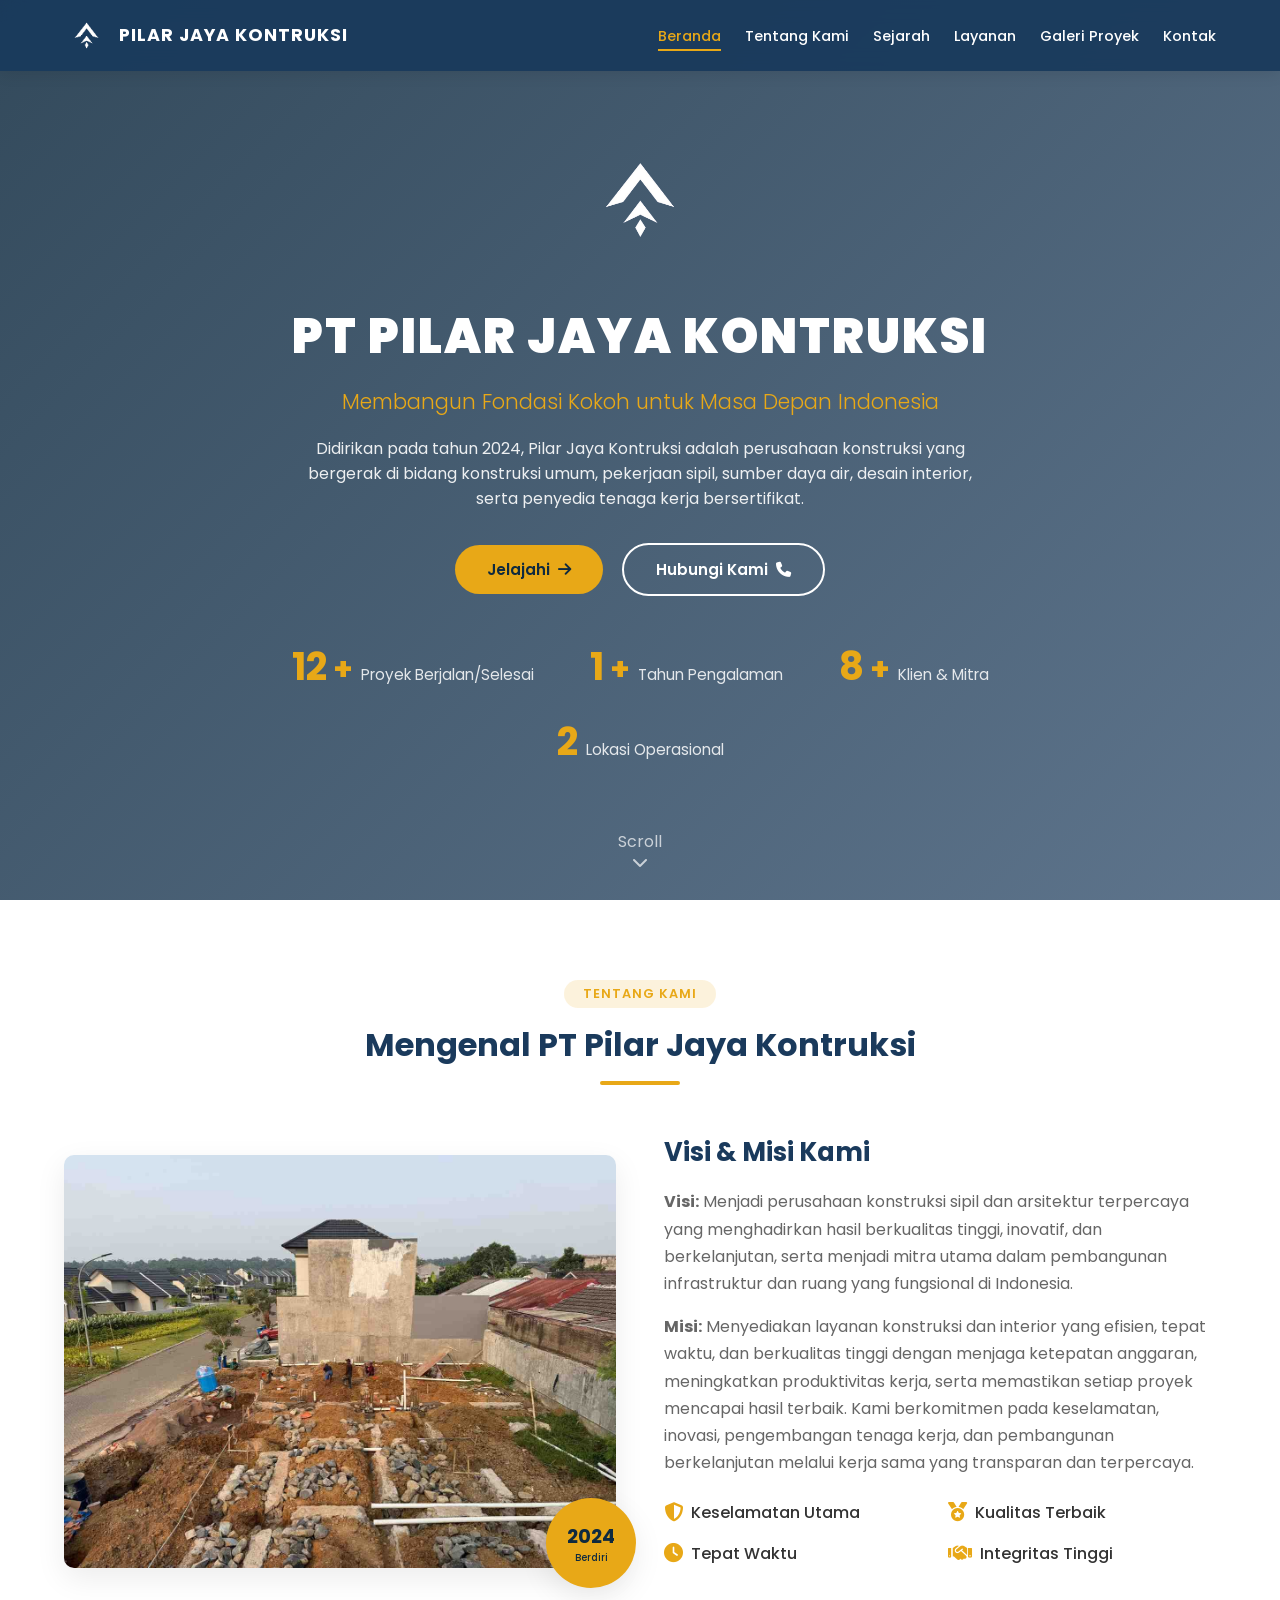
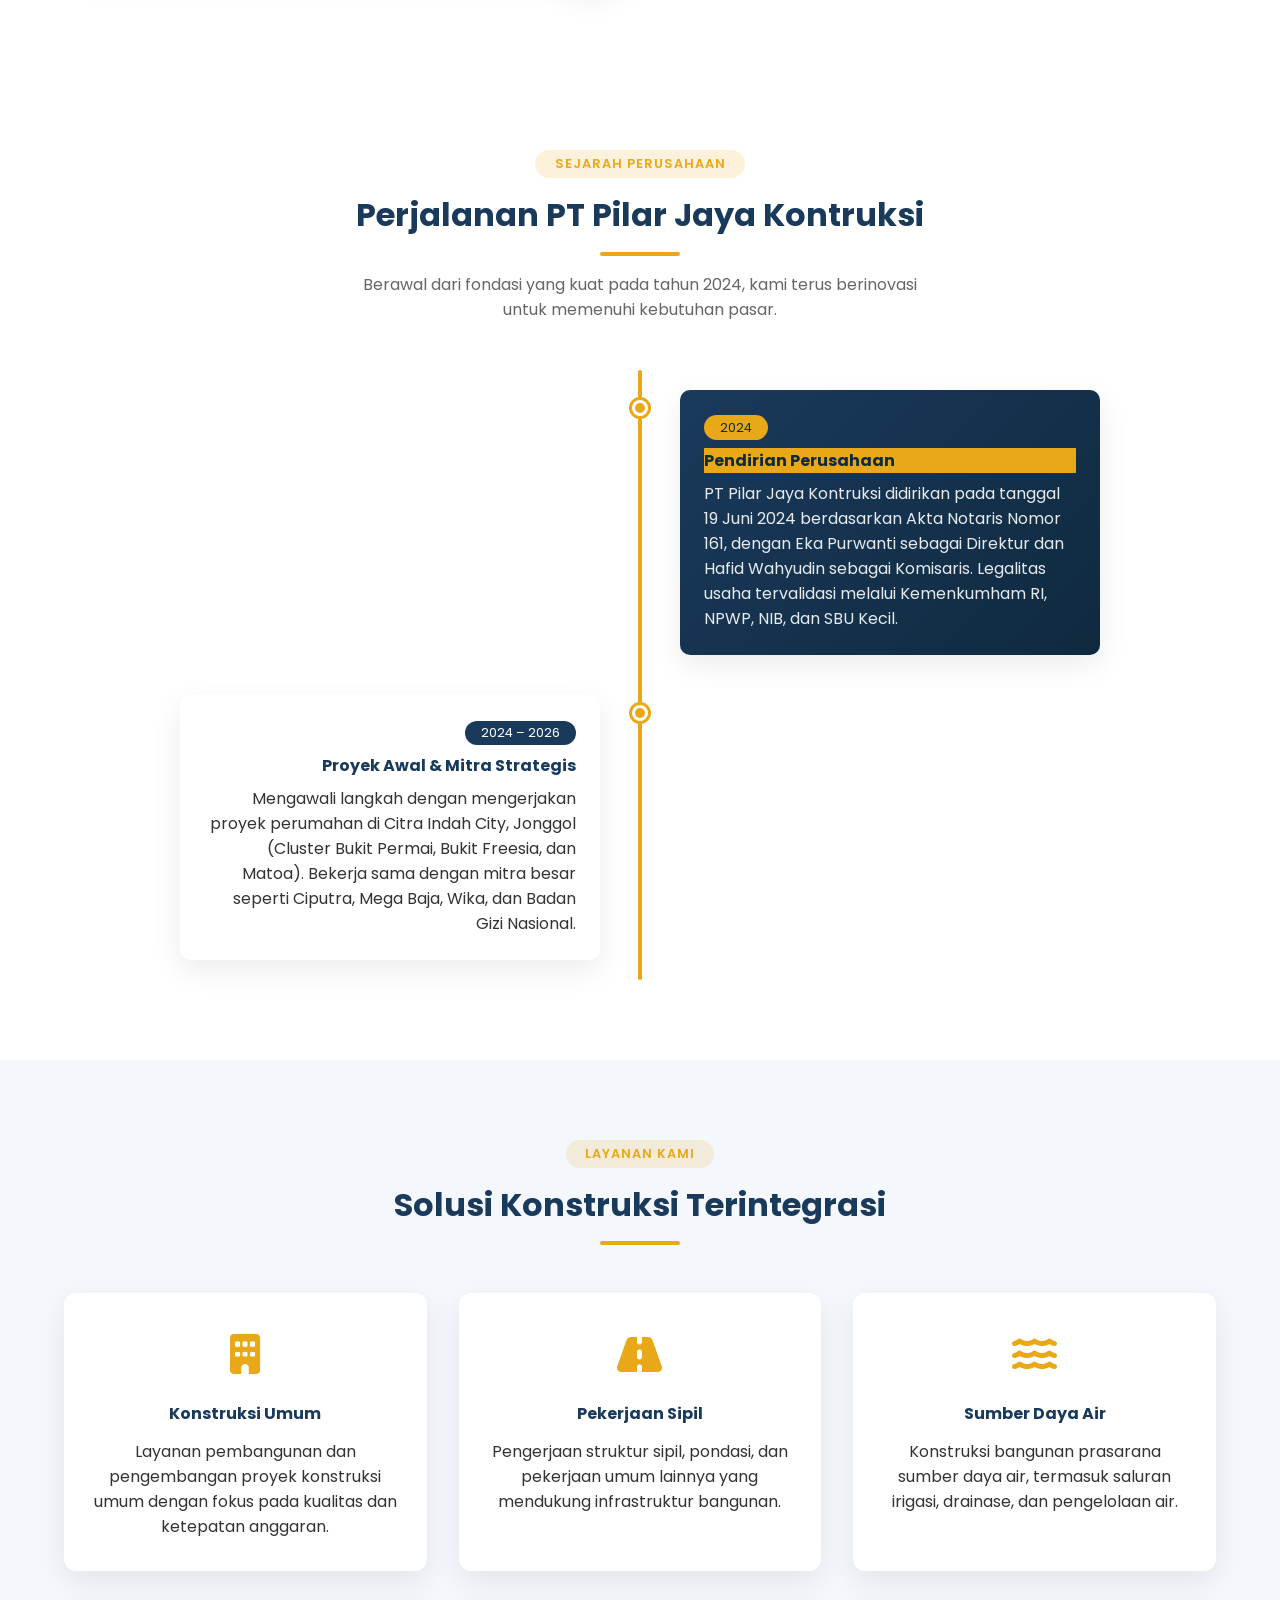
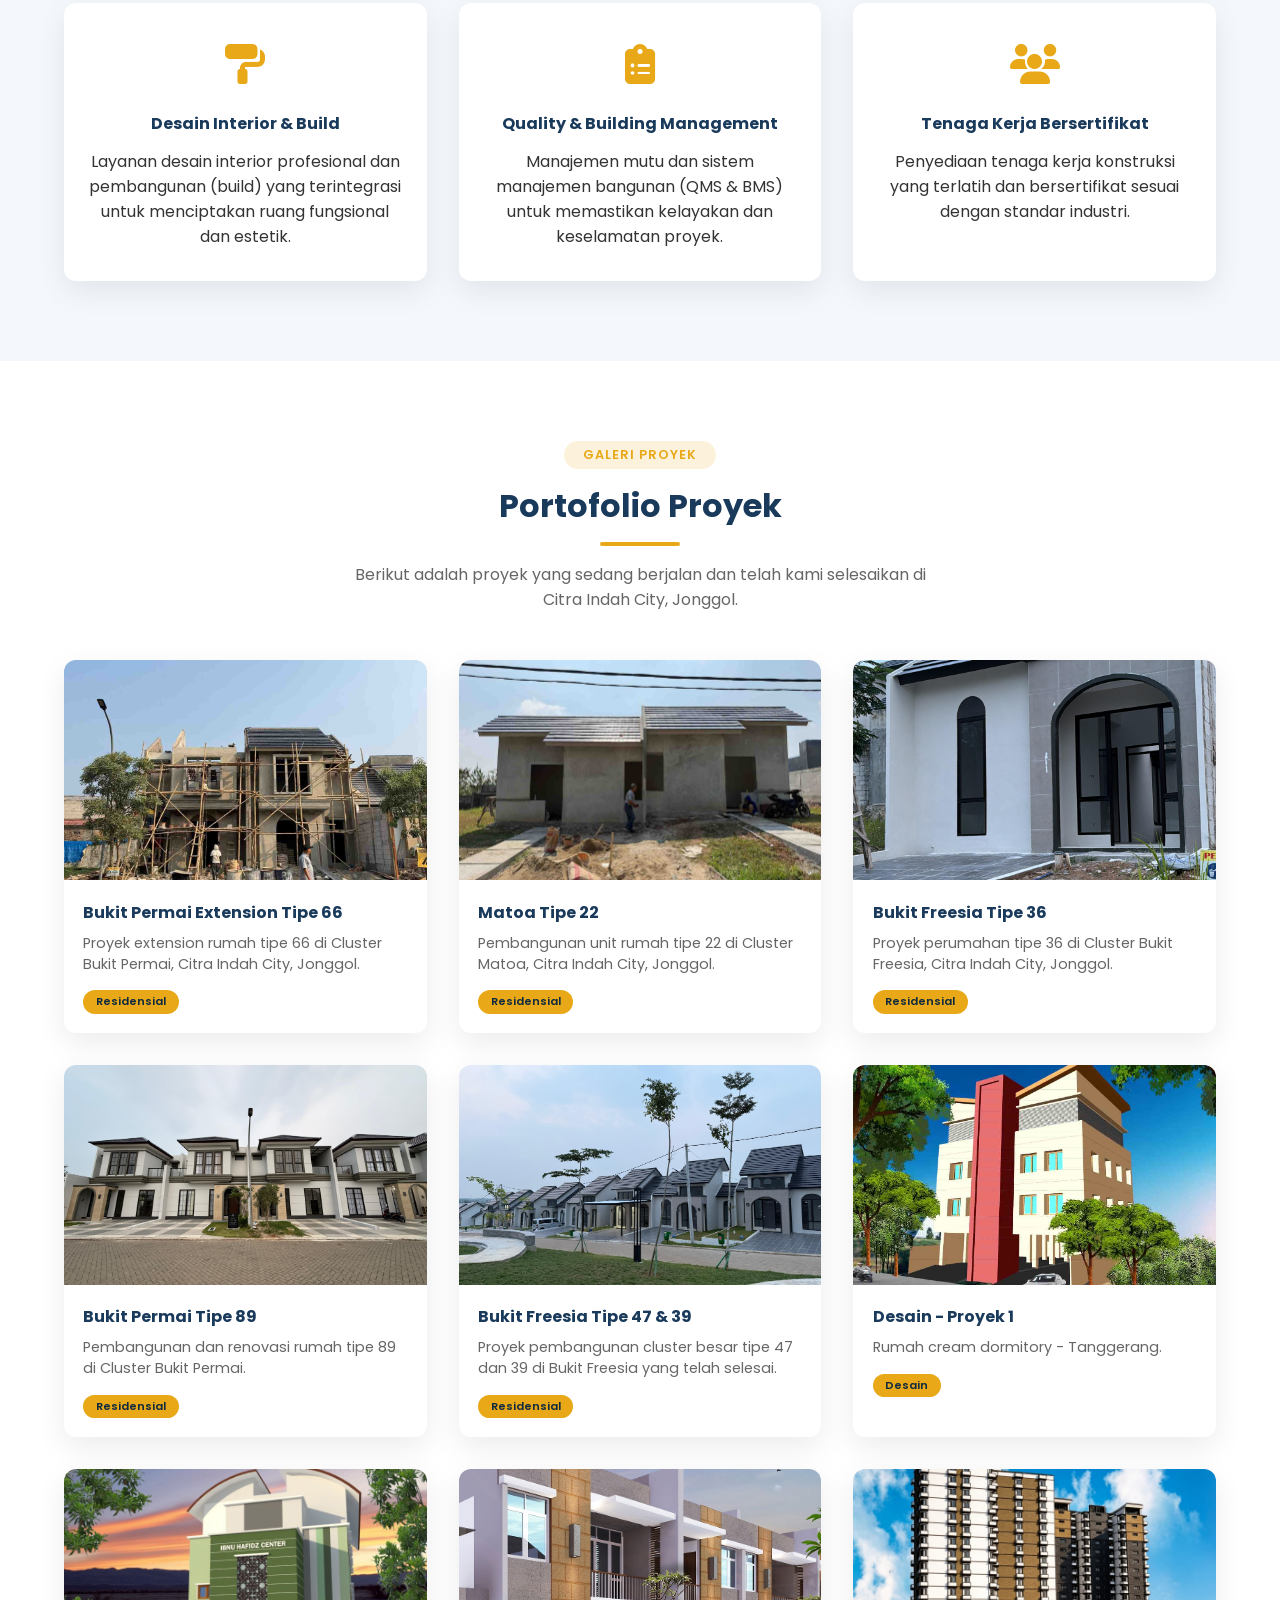
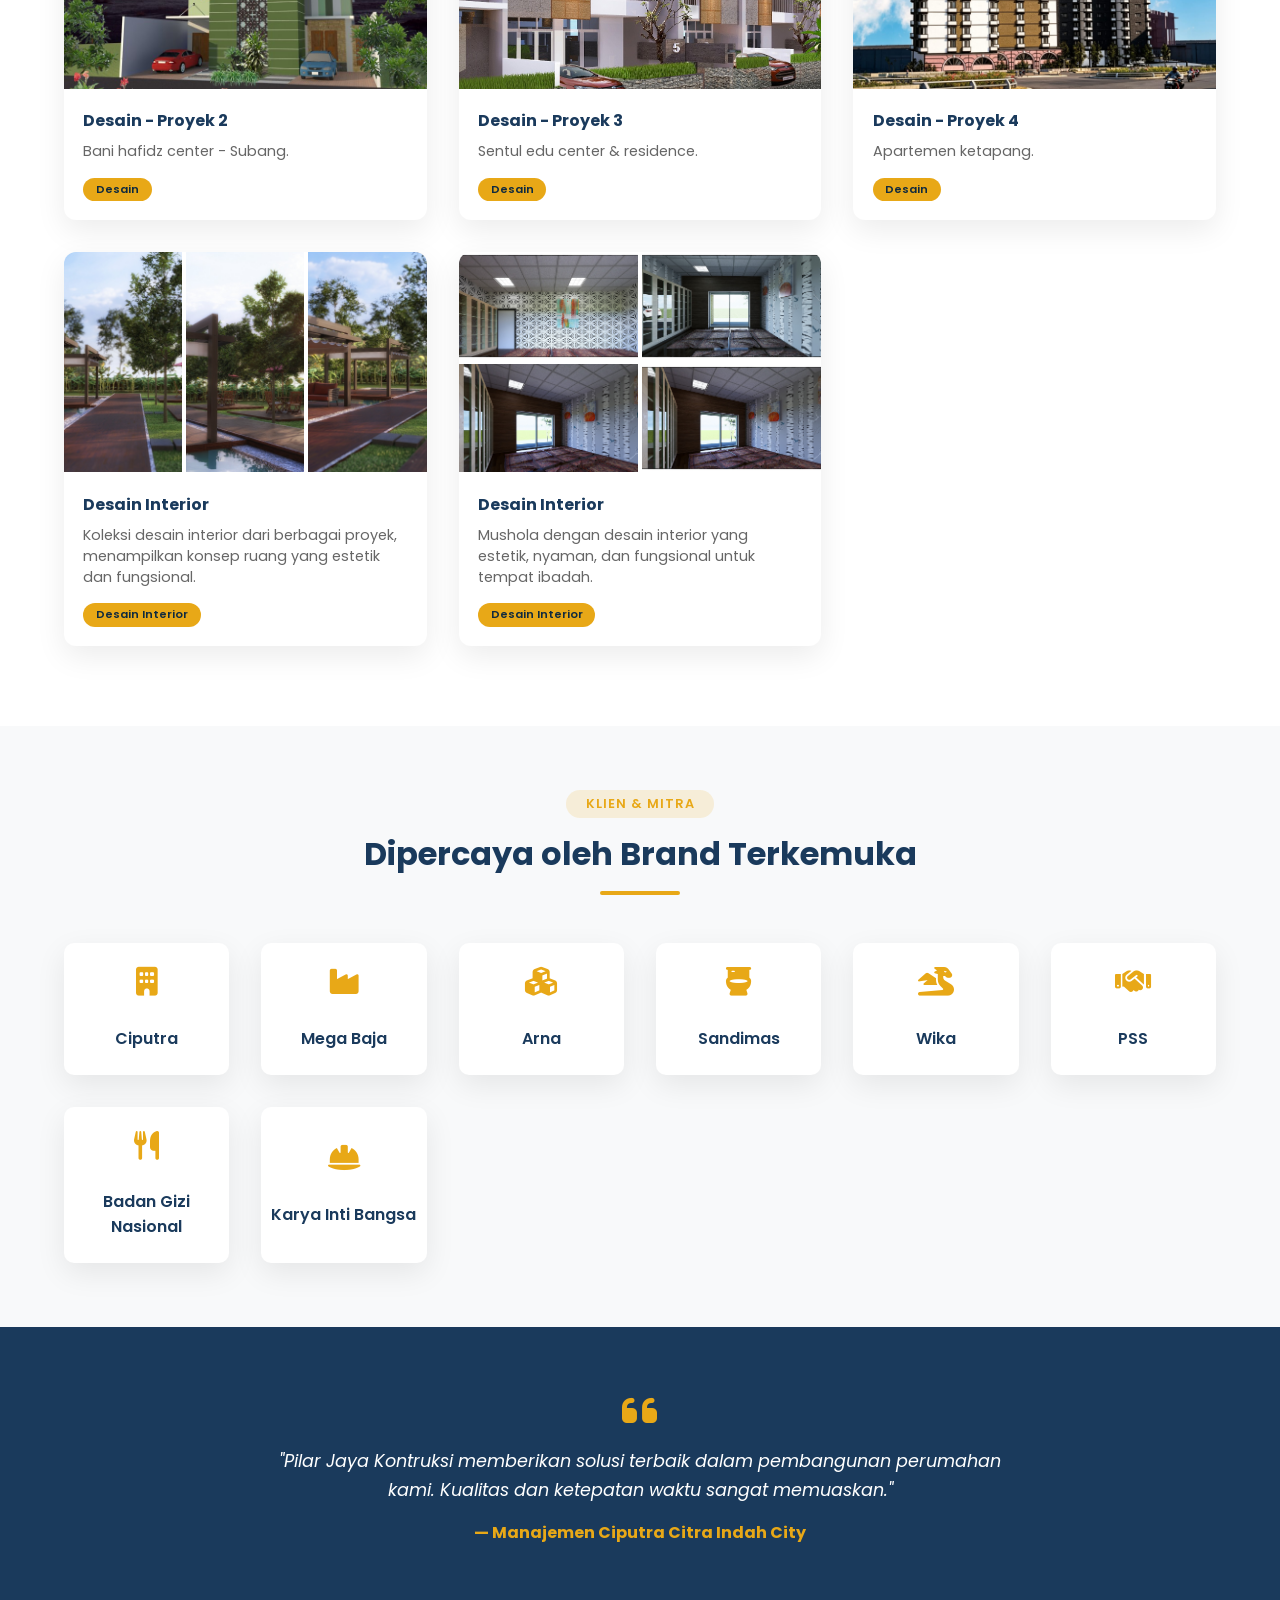
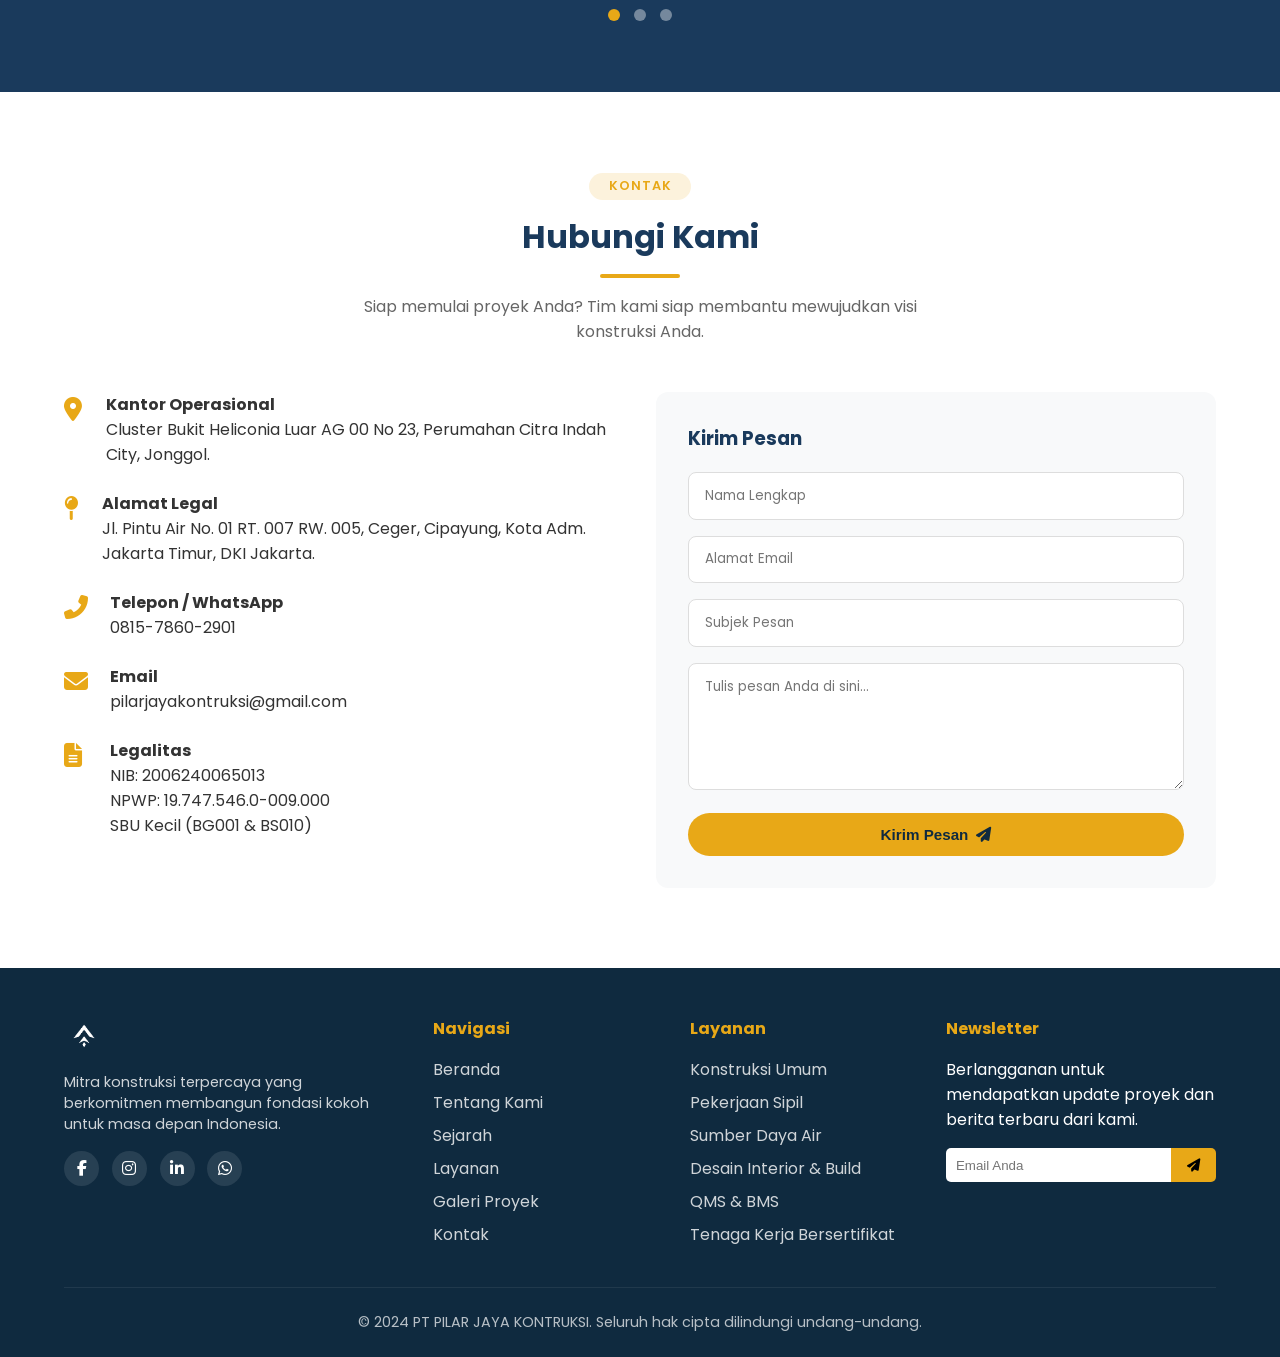
==== index.html @ b40e5f7e "Mengompress gambar yg lebih dari 1 mb" ====
<!DOCTYPE html>
<html lang="id">
<head>
  <meta charset="UTF-8" />
  <meta name="viewport" content="width=device-width, initial-scale=1.0" />
  <meta name="description" content="PT Pilar Jaya Kontruksi - Mitra konstruksi terpercaya di Indonesia. Layanan konstruksi umum, sipil, desain interior, dan tenaga kerja bersertifikat." />
  <title>PT Pilar Jaya Kontruksi - Mitra Konstruksi Terpercaya</title>

  <!-- Font Awesome -->
  <link rel="stylesheet" href="https://cdnjs.cloudflare.com/ajax/libs/font-awesome/6.4.0/css/all.min.css" />

  <!-- Google Fonts -->
  <link href="https://fonts.googleapis.com/css2?family=Poppins:wght@300;400;500;600;700;800;900&display=swap" rel="stylesheet" />

  <!-- CSS Utama -->
  <link rel="stylesheet" href="style.css" />
</head>
<body>

  <!-- ===== PRELOADER ===== -->
  <div class="preloader" id="preloader">
    <div class="loader">
      <div class="loader-icon"><i class="fas fa-hard-hat"></i></div>
      <p>PT PILAR JAYA KONTRUKSI</p>
    </div>
  </div>

  <!-- ===== NAVBAR ===== -->
  <nav class="navbar" id="navbar">
    <div class="nav-container">
      <a href="#beranda" class="nav-logo">
        <img src="logo.jpg" alt="PILAR JAYA KONTRUKSI" />
        <span class="nav-logo-text">PILAR JAYA KONTRUKSI</span>
      </a>
      <ul class="nav-menu" id="navMenu">
        <li><a href="#beranda" class="nav-link active">Beranda</a></li>
        <li><a href="#tentang" class="nav-link">Tentang Kami</a></li>
        <li><a href="#sejarah" class="nav-link">Sejarah</a></li>
        <li><a href="#layanan" class="nav-link">Layanan</a></li>
        <li><a href="#galeri" class="nav-link">Galeri Proyek</a></li>
        <li><a href="#kontak" class="nav-link">Kontak</a></li>
      </ul>
      <div class="hamburger" id="hamburger">
        <span></span><span></span><span></span>
      </div>
    </div>
  </nav>

  <!-- ===== HERO ===== -->
  <section class="hero" id="beranda">
    <div class="hero-overlay"></div>
    <div class="hero-content">
      <div class="hero-logo-img">
        <img src="logo.jpg" alt="PILAR JAYA KONTRUKSI" />
      </div>
      <h1 class="hero-title">PT PILAR JAYA KONTRUKSI</h1>
      <p class="hero-subtitle">Membangun Fondasi Kokoh untuk Masa Depan Indonesia</p>
      <p class="hero-desc">
        Didirikan pada tahun 2024, Pilar Jaya Kontruksi adalah perusahaan konstruksi yang bergerak di bidang konstruksi umum, pekerjaan sipil, sumber daya air, desain interior, serta penyedia tenaga kerja bersertifikat.
      </p>
      <div class="hero-buttons">
        <a href="#tentang" class="btn btn-primary">
          Jelajahi <i class="fas fa-arrow-right"></i>
        </a>
        <a href="#kontak" class="btn btn-outline">
          Hubungi Kami <i class="fas fa-phone"></i>
        </a>
      </div>
      <div class="hero-stats">
        <div class="stat-item">
          <span class="stat-number" data-target="12">0</span>
          <span class="stat-plus">+</span>
          <span class="stat-label">Proyek Berjalan/Selesai</span>
        </div>
        <div class="stat-item">
          <span class="stat-number" data-target="1">0</span>
          <span class="stat-plus">+</span>
          <span class="stat-label">Tahun Pengalaman</span>
        </div>
        <div class="stat-item">
          <span class="stat-number" data-target="8">0</span>
          <span class="stat-plus">+</span>
          <span class="stat-label">Klien &amp; Mitra</span>
        </div>
        <div class="stat-item">
          <span class="stat-number" data-target="2">0</span>
          <span class="stat-label">Lokasi Operasional</span>
        </div>
      </div>
    </div>
    <div class="scroll-indicator">
      <span>Scroll</span>
      <i class="fas fa-chevron-down"></i>
    </div>
  </section>

  <!-- ===== TENTANG ===== -->
  <section class="tentang" id="tentang">
    <div class="section-container">
      <div class="section-header">
        <span class="section-tag">TENTANG KAMI</span>
        <h2 class="section-title">Mengenal PT Pilar Jaya Kontruksi</h2>
        <div class="section-divider"></div>
      </div>
      <div class="tentang-content">
        <div class="tentang-image">
          <div class="image-frame">
            <img
              src="IMG-20260709-WA0069.jpg"
              alt="Proyek Konstruksi"
              loading="lazy"
              onerror="this.src='IMG-20260709-WA0069.jpg'"
            />
          </div>
          <div class="image-badge">
            <span>2024</span>
            <small>Berdiri</small>
          </div>
        </div>
        <div class="tentang-text">
          <h3>Visi &amp; Misi Kami</h3>
          <p>
            <strong>Visi:</strong> Menjadi perusahaan konstruksi sipil dan arsitektur terpercaya yang menghadirkan hasil berkualitas tinggi, inovatif, dan berkelanjutan, serta menjadi mitra utama dalam pembangunan infrastruktur dan ruang yang fungsional di Indonesia.
          </p>
          <p>
            <strong>Misi:</strong> Menyediakan layanan konstruksi dan interior yang efisien, tepat waktu, dan berkualitas tinggi dengan menjaga ketepatan anggaran, meningkatkan produktivitas kerja, serta memastikan setiap proyek mencapai hasil terbaik. Kami berkomitmen pada keselamatan, inovasi, pengembangan tenaga kerja, dan pembangunan berkelanjutan melalui kerja sama yang transparan dan terpercaya.
          </p>
          <div class="tentang-values">
            <div class="value-item"><i class="fas fa-shield-alt"></i><span>Keselamatan Utama</span></div>
            <div class="value-item"><i class="fas fa-medal"></i><span>Kualitas Terbaik</span></div>
            <div class="value-item"><i class="fas fa-clock"></i><span>Tepat Waktu</span></div>
            <div class="value-item"><i class="fas fa-handshake"></i><span>Integritas Tinggi</span></div>
          </div>
        </div>
      </div>
    </div>
  </section>

  <!-- ===== SEJARAH ===== -->
  <section class="sejarah" id="sejarah">
    <div class="section-container">
      <div class="section-header">
        <span class="section-tag">SEJARAH PERUSAHAAN</span>
        <h2 class="section-title">Perjalanan PT Pilar Jaya Kontruksi</h2>
        <div class="section-divider"></div>
        <p class="section-desc">Berawal dari fondasi yang kuat pada tahun 2024, kami terus berinovasi untuk memenuhi kebutuhan pasar.</p>
      </div>
      <div class="timeline">
        <div class="timeline-line"></div>
        <div class="timeline-item right">
          <div class="timeline-dot"></div>
          <div class="timeline-card highlight-card">
            <span class="timeline-year">2024</span>
            <h4>Pendirian Perusahaan</h4>
            <p>PT Pilar Jaya Kontruksi didirikan pada tanggal 19 Juni 2024 berdasarkan Akta Notaris Nomor 161, dengan Eka Purwanti sebagai Direktur dan Hafid Wahyudin sebagai Komisaris. Legalitas usaha tervalidasi melalui Kemenkumham RI, NPWP, NIB, dan SBU Kecil.</p>
          </div>
        </div>
        <div class="timeline-item left">
          <div class="timeline-dot"></div>
          <div class="timeline-card">
            <span class="timeline-year">2024 – 2026</span>
            <h4>Proyek Awal &amp; Mitra Strategis</h4>
            <p>Mengawali langkah dengan mengerjakan proyek perumahan di Citra Indah City, Jonggol (Cluster Bukit Permai, Bukit Freesia, dan Matoa). Bekerja sama dengan mitra besar seperti Ciputra, Mega Baja, Wika, dan Badan Gizi Nasional.</p>
          </div>
        </div>
      </div>
    </div>
  </section>

  <!-- ===== LAYANAN ===== -->
  <section class="layanan" id="layanan">
    <div class="section-container">
      <div class="section-header">
        <span class="section-tag">LAYANAN KAMI</span>
        <h2 class="section-title">Solusi Konstruksi Terintegrasi</h2>
        <div class="section-divider"></div>
      </div>
      <div class="layanan-grid">
        <div class="layanan-card">
          <div class="layanan-icon"><i class="fas fa-building"></i></div>
          <h4>Konstruksi Umum</h4>
          <p>Layanan pembangunan dan pengembangan proyek konstruksi umum dengan fokus pada kualitas dan ketepatan anggaran.</p>
        </div>
        <div class="layanan-card">
          <div class="layanan-icon"><i class="fas fa-road"></i></div>
          <h4>Pekerjaan Sipil</h4>
          <p>Pengerjaan struktur sipil, pondasi, dan pekerjaan umum lainnya yang mendukung infrastruktur bangunan.</p>
        </div>
        <div class="layanan-card">
          <div class="layanan-icon"><i class="fas fa-water"></i></div>
          <h4>Sumber Daya Air</h4>
          <p>Konstruksi bangunan prasarana sumber daya air, termasuk saluran irigasi, drainase, dan pengelolaan air.</p>
        </div>
        <div class="layanan-card">
          <div class="layanan-icon"><i class="fas fa-paint-roller"></i></div>
          <h4>Desain Interior &amp; Build</h4>
          <p>Layanan desain interior profesional dan pembangunan (build) yang terintegrasi untuk menciptakan ruang fungsional dan estetik.</p>
        </div>
        <div class="layanan-card">
          <div class="layanan-icon"><i class="fas fa-clipboard-list"></i></div>
          <h4>Quality &amp; Building Management</h4>
          <p>Manajemen mutu dan sistem manajemen bangunan (QMS &amp; BMS) untuk memastikan kelayakan dan keselamatan proyek.</p>
        </div>
        <div class="layanan-card">
          <div class="layanan-icon"><i class="fas fa-users"></i></div>
          <h4>Tenaga Kerja Bersertifikat</h4>
          <p>Penyediaan tenaga kerja konstruksi yang terlatih dan bersertifikat sesuai dengan standar industri.</p>
        </div>
      </div>
    </div>
  </section>

  <!-- ===== GALERI ===== -->
  <section class="galeri" id="galeri">
    <div class="section-container">
      <div class="section-header">
        <span class="section-tag">GALERI PROYEK</span>
        <h2 class="section-title">Portofolio Proyek</h2>
        <div class="section-divider"></div>
        <p class="section-desc">Berikut adalah proyek yang sedang berjalan dan telah kami selesaikan di Citra Indah City, Jonggol.</p>
      </div>
      <div class="galeri-grid" id="galeriGrid"></div>
    </div>
  </section>

  <!-- ===== KLIEN & MITRA ===== -->
  <section class="klien" id="klien">
    <div class="section-container">
      <div class="section-header">
        <span class="section-tag">KLIEN &amp; MITRA</span>
        <h2 class="section-title">Dipercaya oleh Brand Terkemuka</h2>
        <div class="section-divider"></div>
      </div>
      <div class="klien-grid">
        <div class="klien-item"><i class="fas fa-building"></i> <br /> Ciputra</div>
        <div class="klien-item"><i class="fas fa-industry"></i> <br /> Mega Baja</div>
        <div class="klien-item"><i class="fas fa-cubes"></i> <br /> Arna</div>
        <div class="klien-item"><i class="fas fa-toilet"></i> <br /> Sandimas</div>
        <div class="klien-item"><i class="fas fa-dragon"></i> <br /> Wika</div>
        <div class="klien-item"><i class="fas fa-handshake"></i> <br /> PSS</div>
        <div class="klien-item"><i class="fas fa-utensils"></i> <br /> Badan Gizi Nasional</div>
        <div class="klien-item"><i class="fas fa-hard-hat"></i> <br /> Karya Inti Bangsa</div>
      </div>
    </div>
  </section>

  <!-- ===== TESTIMONIAL ===== -->
  <section class="testimonial-brief">
    <div class="section-container">
      <div class="testimonial-slider" id="testimonialSlider">
        <div class="testimonial-slide active">
          <i class="fas fa-quote-left"></i>
          <p>"Pilar Jaya Kontruksi memberikan solusi terbaik dalam pembangunan perumahan kami. Kualitas dan ketepatan waktu sangat memuaskan."</p>
          <strong>— Manajemen Ciputra Citra Indah City</strong>
        </div>
        <div class="testimonial-slide">
          <i class="fas fa-quote-left"></i>
          <p>"Kerjasama yang solid, tim ahli, dan legalitas yang lengkap membuat kami percaya untuk menggandeng Pilar Jaya dalam proyek berikutnya."</p>
          <strong>— Partner dari Wika</strong>
        </div>
        <div class="testimonial-slide">
          <i class="fas fa-quote-left"></i>
          <p>"Sebagai perusahaan baru, Pilar Jaya menunjukkan profesionalisme yang luar biasa. Cocok untuk mitra konstruksi skala nasional."</p>
          <strong>— Klien dari Mega Baja</strong>
        </div>
      </div>
      <div class="testimonial-dots" id="testimonialDots">
        <span class="dot active" data-index="0"></span>
        <span class="dot" data-index="1"></span>
        <span class="dot" data-index="2"></span>
      </div>
    </div>
  </section>

  <!-- ===== KONTAK ===== -->
  <section class="kontak" id="kontak">
    <div class="section-container">
      <div class="section-header">
        <span class="section-tag">KONTAK</span>
        <h2 class="section-title">Hubungi Kami</h2>
        <div class="section-divider"></div>
        <p class="section-desc">Siap memulai proyek Anda? Tim kami siap membantu mewujudkan visi konstruksi Anda.</p>
      </div>
      <div class="kontak-content">
        <div class="kontak-info">
          <div class="kontak-card">
            <i class="fas fa-map-marker-alt"></i>
            <div>
              <h4>Kantor Operasional</h4>
              <p>Cluster Bukit Heliconia Luar AG 00 No 23, Perumahan Citra Indah City, Jonggol.</p>
            </div>
          </div>
          <div class="kontak-card">
            <i class="fas fa-map-pin"></i>
            <div>
              <h4>Alamat Legal</h4>
              <p>Jl. Pintu Air No. 01 RT. 007 RW. 005, Ceger, Cipayung, Kota Adm. Jakarta Timur, DKI Jakarta.</p>
            </div>
          </div>
          <div class="kontak-card">
            <i class="fas fa-phone-alt"></i>
            <div>
              <h4>Telepon / WhatsApp</h4>
              <p>0815-7860-2901</p>
            </div>
          </div>
          <div class="kontak-card">
            <i class="fas fa-envelope"></i>
            <div>
              <h4>Email</h4>
              <p>pilarjayakontruksi@gmail.com</p>
            </div>
          </div>
          <div class="kontak-card">
            <i class="fas fa-file-alt"></i>
            <div>
              <h4>Legalitas</h4>
              <p>NIB: 2006240065013<br />NPWP: 19.747.546.0-009.000<br />SBU Kecil (BG001 &amp; BS010)</p>
            </div>
          </div>
        </div>

        <form class="kontak-form" id="kontakForm">
          <h3>Kirim Pesan</h3>
          <div class="form-group">
            <input type="text" id="nama" placeholder="Nama Lengkap" required />
          </div>
          <div class="form-group">
            <input type="email" id="email" placeholder="Alamat Email" required />
          </div>
          <div class="form-group">
            <input type="text" id="subjek" placeholder="Subjek Pesan" required />
          </div>
          <div class="form-group">
            <textarea id="pesan" rows="5" placeholder="Tulis pesan Anda di sini..." required></textarea>
          </div>
          <button type="submit" class="btn btn-primary btn-block">
            Kirim Pesan <i class="fas fa-paper-plane"></i>
          </button>
          <p class="form-success" id="formSuccess">Pesan Anda telah terkirim! Kami akan menghubungi Anda segera.</p>
        </form>
      </div>
    </div>
  </section>

  <!-- ===== FOOTER ===== -->
  <footer class="footer">
    <div class="footer-container">
      <div class="footer-grid">
        <div class="footer-about">
          <div class="footer-logo">
            <img src="logo.jpg" alt="PILAR JAYA KONTRUKSI" />
          </div>
          <p>Mitra konstruksi terpercaya yang berkomitmen membangun fondasi kokoh untuk masa depan Indonesia.</p>
          <div class="footer-social">
            <a href="#" aria-label="Facebook"><i class="fab fa-facebook-f"></i></a>
            <a href="https://www.instagram.com/ptpilarjaya?igsh=MXJ1NGlyOHJ1ZjlmNw==" target="_blank" rel="noopener noreferrer" aria-label="Instagram"><i class="fab fa-instagram"></i></a>
            <a href="#" aria-label="LinkedIn"><i class="fab fa-linkedin-in"></i></a>
            <a href="https://wa.me/6281578602901" target="_blank" rel="noopener noreferrer" aria-label="WhatsApp"><i class="fab fa-whatsapp"></i></a>
          </div>
        </div>

        <div class="footer-links">
          <h4>Navigasi</h4>
          <ul>
            <li><a href="#beranda">Beranda</a></li>
            <li><a href="#tentang">Tentang Kami</a></li>
            <li><a href="#sejarah">Sejarah</a></li>
            <li><a href="#layanan">Layanan</a></li>
            <li><a href="#galeri">Galeri Proyek</a></li>
            <li><a href="#kontak">Kontak</a></li>
          </ul>
        </div>

        <div class="footer-links">
          <h4>Layanan</h4>
          <ul>
            <li><a href="#layanan">Konstruksi Umum</a></li>
            <li><a href="#layanan">Pekerjaan Sipil</a></li>
            <li><a href="#layanan">Sumber Daya Air</a></li>
            <li><a href="#layanan">Desain Interior &amp; Build</a></li>
            <li><a href="#layanan">QMS &amp; BMS</a></li>
            <li><a href="#layanan">Tenaga Kerja Bersertifikat</a></li>
          </ul>
        </div>

        <div class="footer-newsletter">
          <h4>Newsletter</h4>
          <p>Berlangganan untuk mendapatkan update proyek dan berita terbaru dari kami.</p>
          <form class="newsletter-form" id="newsletterForm">
            <input type="email" placeholder="Email Anda" required />
            <button type="submit"><i class="fas fa-paper-plane"></i></button>
          </form>
        </div>
      </div>

      <div class="footer-bottom">
        <p>&copy; 2024 PT PILAR JAYA KONTRUKSI. Seluruh hak cipta dilindungi undang-undang.</p>
      </div>
    </div>
  </footer>

  <!-- ===== BACK TO TOP ===== -->
  <button class="back-to-top" id="backToTop" aria-label="Kembali ke atas">
    <i class="fas fa-arrow-up"></i>
  </button>

  <!-- ===== LIGHTBOX ===== -->
  <div class="lightbox" id="lightbox">
    <span class="lightbox-close" id="lightboxClose">&times;</span>
    <img src="" alt="" id="lightboxImg" />
    <div class="lightbox-caption" id="lightboxCaption"></div>
  </div>

  <!-- ===== JAVASCRIPT ===== -->
  <script src="main.js"></script>

</body>
</html>
---- style.css ----
/* == RESET & BASE == */
* {
  margin: 0;
  padding: 0;
  box-sizing: border-box;
}

:root {
  --primary: #1a3a5c;
  --secondary: #e8a817;
  --dark: #0f2a3f;
  --light: #f8f9fa;
  --text: #333;
  --text-light: #666;
  --white: #fff;
  --shadow: 0 10px 30px rgba(0, 0, 0, 0.08);
  --transition: all 0.3s ease;
}

html {
  scroll-behavior: smooth;
  scroll-padding-top: 80px;
}

body {
  font-family: 'Poppins', sans-serif;
  color: var(--text);
  background: var(--white);
  overflow-x: hidden;
}

a {
  text-decoration: none;
  color: inherit;
}

img {
  display: block;
  max-width: 100%;
  height: auto;
}

/* == PRELOADER == */
.preloader {
  position: fixed;
  inset: 0;
  z-index: 9999;
  display: flex;
  align-items: center;
  justify-content: center;
  background: var(--primary);
  transition: opacity 0.5s, visibility 0.5s;
}

.preloader.hide {
  opacity: 0;
  visibility: hidden;
}

.loader {
  text-align: center;
  color: var(--white);
}

.loader-icon {
  font-size: 3rem;
  color: var(--secondary);
  animation: bounce 1s infinite;
}

.loader p {
  margin-top: 1rem;
  font-weight: 600;
  letter-spacing: 2px;
}

@keyframes bounce {
  
  0%,
  100% {
    transform: translateY(0);
  }
  
  50% {
    transform: translateY(-15px);
  }
}

/* == NAVBAR == */
.navbar {
  position: fixed;
  top: 0;
  width: 100%;
  padding: 0.8rem 5%;
  z-index: 999;
  background: rgba(26, 58, 92, 0.95);
  backdrop-filter: blur(10px);
  box-shadow: 0 2px 15px rgba(0, 0, 0, 0.1);
  transition: var(--transition);
}

.navbar.scrolled {
  padding: 0.5rem 5%;
  background: rgba(26, 58, 92, 0.98);
}

.nav-container {
  display: flex;
  align-items: center;
  justify-content: space-between;
  max-width: 1300px;
  margin: 0 auto;
}

.nav-logo {
  display: flex;
  align-items: center;
  gap: 10px;
  text-decoration: none;
}

.nav-logo img {
  display: block;
  height: 45px;
  width: auto;
}

.nav-logo-text {
  font-size: 1.1rem;
  font-weight: 700;
  letter-spacing: 1px;
  white-space: nowrap;
  color: var(--white);
}

.nav-menu {
  display: flex;
  gap: 1.5rem;
  list-style: none;
}

.nav-link {
  position: relative;
  padding: 0.3rem 0;
  font-size: 0.9rem;
  font-weight: 500;
  color: var(--white);
  transition: var(--transition);
}

.nav-link::after {
  content: '';
  position: absolute;
  bottom: 0;
  left: 0;
  width: 0;
  height: 2px;
  background: var(--secondary);
  transition: width 0.3s;
}

.nav-link:hover::after,
.nav-link.active::after {
  width: 100%;
}

.nav-link.active {
  color: var(--secondary);
}

.hamburger {
  display: none;
  flex-direction: column;
  gap: 5px;
  cursor: pointer;
}

.hamburger span {
  width: 25px;
  height: 3px;
  background: var(--white);
  border-radius: 3px;
  transition: var(--transition);
}

/* == HERO == */
.hero {
  position: relative;
  display: flex;
  align-items: center;
  justify-content: center;
  height: 100vh;
  min-height: 700px;
  text-align: center;
  color: var(--white);
  background: url('https://images.unsplash.com/photo-1504917595217-d4dc5ebe6122?w=1400&h=900&fit=crop') center / cover no-repeat;
}

.hero-overlay {
  position: absolute;
  inset: 0;
  background: linear-gradient(135deg, rgba(15, 42, 63, 0.85) 0%, rgba(26, 58, 92, 0.7) 100%);
}

.hero-content {
  position: relative;
  z-index: 2;
  max-width: 900px;
  padding: 0 2rem;
}

.hero-logo-img {
  display: inline-block;
  margin-bottom: 1.8rem;
  animation: float 3s ease-in-out infinite;
}

.hero-logo-img img {
  display: block;
  height: 130px;
  width: auto;
  margin: 0 auto;
}

@keyframes float {
  
  0%,
  100% {
    transform: translateY(0);
  }
  
  50% {
    transform: translateY(-10px);
  }
}

.hero-title {
  margin-bottom: 0.8rem;
  font-size: clamp(1.8rem, 4.5vw, 3rem);
  font-weight: 900;
  letter-spacing: 2px;
}

.hero-subtitle {
  margin-bottom: 1.2rem;
  font-size: 1.3rem;
  font-weight: 300;
  color: var(--secondary);
}

.hero-desc {
  max-width: 700px;
  margin: 0 auto 2rem;
  font-size: 1rem;
  opacity: 0.9;
}

.hero-buttons {
  display: flex;
  flex-wrap: wrap;
  align-items: center;
  justify-content: center;
  gap: 1.2rem;
  margin-bottom: 3rem;
}

.btn {
  display: inline-flex;
  align-items: center;
  gap: 8px;
  padding: 0.8rem 2rem;
  font-size: 0.95rem;
  font-weight: 600;
  border: none;
  border-radius: 50px;
  cursor: pointer;
  transition: var(--transition);
}

.btn-primary {
  color: var(--dark);
  background: var(--secondary);
}

.btn-primary:hover {
  background: #f0b922;
  transform: translateY(-3px);
  box-shadow: 0 10px 25px rgba(232, 168, 23, 0.4);
}

.btn-outline {
  color: var(--white);
  background: transparent;
  border: 2px solid var(--white);
}

.btn-outline:hover {
  color: var(--primary);
  background: var(--white);
  transform: translateY(-3px);
}

.hero-stats {
  display: flex;
  flex-wrap: wrap;
  justify-content: center;
  gap: 1.8rem 3.5rem;
}

.stat-item {
  display: flex;
  align-items: baseline;
  gap: 6px;
  font-size: 2.4rem;
  font-weight: 700;
  line-height: 1.2;
  color: var(--secondary);
}

.stat-item .stat-number {
  font-size: 2.4rem;
}

.stat-item .stat-plus {
  font-size: 2rem;
  font-weight: 700;
  color: var(--secondary);
}

.stat-item .stat-label {
  margin-left: 2px;
  font-size: 0.95rem;
  font-weight: 400;
  white-space: nowrap;
  color: var(--white);
  opacity: 0.85;
}

.scroll-indicator {
  position: absolute;
  bottom: 30px;
  left: 50%;
  display: flex;
  flex-direction: column;
  align-items: center;
  color: var(--white);
  opacity: 0.7;
  transform: translateX(-50%);
  animation: bounceDown 2s infinite;
}

@keyframes bounceDown {
  
  0%,
  100% {
    transform: translateX(-50%) translateY(0);
  }
  
  50% {
    transform: translateX(-50%) translateY(10px);
  }
}

/* == SECTIONS COMMON == */
section {
  padding: 5rem 5%;
}

.section-container {
  max-width: 1300px;
  margin: 0 auto;
}

.section-header {
  margin-bottom: 3rem;
  text-align: center;
}

.section-tag {
  display: inline-block;
  margin-bottom: 0.8rem;
  padding: 0.3rem 1.2rem;
  font-size: 0.8rem;
  font-weight: 600;
  letter-spacing: 1px;
  color: var(--secondary);
  background: rgba(232, 168, 23, 0.15);
  border-radius: 50px;
}

.section-title {
  margin-bottom: 0.8rem;
  font-size: 2rem;
  font-weight: 700;
  color: var(--primary);
}

.section-divider {
  width: 80px;
  height: 4px;
  margin: 0 auto;
  background: var(--secondary);
  border-radius: 2px;
}

.section-desc {
  max-width: 600px;
  margin: 1rem auto 0;
  color: var(--text-light);
}

/* == TENTANG == */
.tentang-content {
  display: grid;
  grid-template-columns: 1fr 1fr;
  gap: 3rem;
  align-items: center;
}

.tentang-image {
  position: relative;
}

.image-frame {
  overflow: hidden;
  border-radius: 10px;
  box-shadow: var(--shadow);
}

.image-frame img {
  width: 100%;
  height: auto;
  transition: transform 0.5s;
}

.image-frame:hover img {
  transform: scale(1.03);
}

.image-badge {
  position: absolute;
  bottom: -20px;
  right: -20px;
  display: flex;
  flex-direction: column;
  align-items: center;
  justify-content: center;
  width: 90px;
  height: 90px;
  font-weight: 700;
  color: var(--dark);
  background: var(--secondary);
  border-radius: 50%;
  box-shadow: var(--shadow);
}

.image-badge span {
  font-size: 1.2rem;
}

.image-badge small {
  font-size: 0.6rem;
  font-weight: 500;
}

.tentang-text h3 {
  margin-bottom: 1rem;
  font-size: 1.6rem;
  color: var(--primary);
}

.tentang-text p {
  margin-bottom: 1rem;
  font-size: 1rem;
  line-height: 1.7;
  color: var(--text-light);
}

.tentang-values {
  display: grid;
  grid-template-columns: 1fr 1fr;
  gap: 1rem;
  margin: 1.5rem 0;
}

.value-item {
  display: flex;
  align-items: center;
  gap: 0.5rem;
  font-weight: 500;
}

.value-item i {
  font-size: 1.2rem;
  color: var(--secondary);
}

/* == SEJARAH – TIMELINE == */
.timeline {
  position: relative;
  max-width: 1000px;
  margin: 0 auto;
}

.timeline-line {
  position: absolute;
  top: 0;
  bottom: 0;
  left: 50%;
  width: 4px;
  background: var(--secondary);
  border-radius: 2px;
  transform: translateX(-50%);
}

.timeline-item {
  position: relative;
  width: 50%;
  padding: 20px 40px;
}

.timeline-item.left {
  left: 0;
  text-align: right;
}

.timeline-item.right {
  left: 50%;
  text-align: left;
}

.timeline-dot {
  position: absolute;
  top: 30px;
  width: 16px;
  height: 16px;
  background: var(--secondary);
  border: 3px solid var(--white);
  border-radius: 50%;
  box-shadow: 0 0 0 3px var(--secondary);
}

.timeline-item.left .timeline-dot {
  right: -8px;
}

.timeline-item.right .timeline-dot {
  left: -8px;
}

.timeline-card {
  padding: 1.5rem;
  background: var(--white);
  border-radius: 10px;
  box-shadow: var(--shadow);
  transition: transform 0.3s;
}

.timeline-card:hover {
  transform: translateY(-5px);
}

.timeline-year {
  display: inline-block;
  margin-bottom: 0.5rem;
  padding: 0.2rem 1rem;
  font-size: 0.8rem;
  color: var(--white);
  background: var(--primary);
  border-radius: 50px;
}

.timeline-card h4 {
  margin-bottom: 0.5rem;
  color: var(--primary);
}

.highlight-card {
  color: var(--white);
  background: linear-gradient(135deg, var(--primary) 0%, #0f2a3f 100%);
}

.highlight-card h4,
.highlight-card .timeline-year {
  color: var(--dark);
  background: var(--secondary);
}

.highlight-card p {
  opacity: 0.9;
}

/* == LAYANAN == */
.layanan {
  background: #f4f7fc;
}

.layanan-grid {
  display: grid;
  grid-template-columns: repeat(auto-fit, minmax(280px, 1fr));
  gap: 2rem;
}

.layanan-card {
  padding: 2rem 1.5rem;
  text-align: center;
  background: var(--white);
  border-radius: 12px;
  box-shadow: var(--shadow);
  transition: var(--transition);
}

.layanan-card:hover {
  transform: translateY(-8px);
  box-shadow: 0 15px 35px rgba(0, 0, 0, 0.1);
}

.layanan-icon {
  margin-bottom: 1rem;
  font-size: 2.5rem;
  color: var(--secondary);
}

.layanan-card h4 {
  margin-bottom: 0.8rem;
  color: var(--primary);
}

/* == GALERI == */
.galeri-grid {
  display: grid;
  grid-template-columns: repeat(auto-fit, minmax(320px, 1fr));
  gap: 2rem;
}

.galeri-item {
  overflow: hidden;
  background: var(--white);
  border-radius: 12px;
  box-shadow: var(--shadow);
  cursor: pointer;
  transition: var(--transition);
}

.galeri-item:hover {
  transform: translateY(-5px);
}

.galeri-image {
  position: relative;
  overflow: hidden;
  height: 220px;
}

.galeri-image img {
  width: 100%;
  height: 100%;
  object-fit: cover;
  transition: transform 0.5s;
}

.galeri-item:hover .galeri-image img {
  transform: scale(1.05);
}

.galeri-overlay {
  position: absolute;
  inset: 0;
  display: flex;
  align-items: center;
  justify-content: center;
  font-size: 2rem;
  color: var(--white);
  background: rgba(26, 58, 92, 0.7);
  opacity: 0;
  transition: var(--transition);
}

.galeri-item:hover .galeri-overlay {
  opacity: 1;
}

.galeri-info {
  padding: 1.2rem;
}

.galeri-info h4 {
  margin-bottom: 0.5rem;
  color: var(--primary);
}

.galeri-info p {
  margin-bottom: 0.8rem;
  font-size: 0.9rem;
  color: var(--text-light);
}

.galeri-tag {
  display: inline-block;
  padding: 0.2rem 0.8rem;
  font-size: 0.7rem;
  font-weight: 600;
  color: var(--dark);
  background: var(--secondary);
  border-radius: 50px;
}

/* == KOLASE (gabungan beberapa gambar dalam satu kartu)== */
.galeri-image.collage-grid {
  display: grid;
  grid-template-columns: repeat(3, 1fr);
  gap: 4px;
  height: 220px;
}

.galeri-image.collage-grid img {
  width: 100%;
  height: 100%;
  object-fit: cover;
}

.galeri-image.collage-grid-4 {
  display: grid;
  grid-template-columns: repeat(2, 1fr);
  grid-template-rows: repeat(2, 1fr);
  gap: 4px;
  height: 220px;
}

.galeri-image.collage-grid-4 img {
  width: 100%;
  height: 100%;
  object-fit: cover;
}

/* Overlay pada kolase */
.galeri-image.collage-grid .galeri-overlay,
.galeri-image.collage-grid-4 .galeri-overlay {
  position: absolute;
  inset: 0;
  display: flex;
  align-items: center;
  justify-content: center;
  font-size: 2rem;
  color: var(--white);
  background: rgba(26, 58, 92, 0.7);
  opacity: 0;
  transition: var(--transition);
}

.galeri-item.collage-item:hover .galeri-overlay {
  opacity: 1;
}

/* == KLIEN & MITRA == */
.klien {
  padding: 4rem 5%;
  background: var(--light);
}

.klien-grid {
  display: grid;
  grid-template-columns: repeat(auto-fit, minmax(150px, 1fr));
  gap: 2rem;
  align-items: stretch;
  justify-items: center;
  margin-top: 2rem;
}

.klien-item {
  display: flex;
  flex-direction: column;
  align-items: center;
  justify-content: center;
  width: 100%;
  min-height: 100px;
  padding: 1.5rem 0.5rem;
  font-weight: 600;
  text-align: center;
  color: var(--primary);
  background: var(--white);
  border-radius: 10px;
  box-shadow: var(--shadow);
  transition: var(--transition);
}

.klien-item:hover {
  transform: scale(1.05);
}

.klien-item i {
  margin-bottom: 0.3rem;
  font-size: 1.8rem;
  color: var(--secondary);
}

/* == TESTIMONIAL == */
.testimonial-brief {
  padding: 4rem 5%;
  text-align: center;
  color: var(--white);
  background: var(--primary);
}

.testimonial-slider {
  position: relative;
  max-width: 750px;
  min-height: 180px;
  margin: 0 auto;
}

.testimonial-slide {
  position: absolute;
  top: 0;
  width: 100%;
  opacity: 0;
  transition: opacity 0.5s;
}

.testimonial-slide.active {
  position: relative;
  opacity: 1;
}

.testimonial-slide i {
  margin-bottom: 1rem;
  font-size: 2.5rem;
  color: var(--secondary);
}

.testimonial-slide p {
  font-size: 1.1rem;
  font-style: italic;
  line-height: 1.6;
}

.testimonial-slide strong {
  display: block;
  margin-top: 1rem;
  color: var(--secondary);
}

.testimonial-dots {
  margin-top: 2rem;
}

.dot {
  display: inline-block;
  width: 12px;
  height: 12px;
  margin: 0 5px;
  background: rgba(255, 255, 255, 0.4);
  border-radius: 50%;
  cursor: pointer;
}

.dot.active {
  background: var(--secondary);
}

/* == KONTAK == */
.kontak-content {
  display: grid;
  grid-template-columns: 1fr 1fr;
  gap: 2rem;
}

.kontak-card {
  display: flex;
  gap: 1rem;
  align-items: flex-start;
  margin-bottom: 1.5rem;
}

.kontak-card i {
  width: 30px;
  margin-top: 5px;
  font-size: 1.5rem;
  color: var(--secondary);
}

.kontak-form {
  padding: 2rem;
  background: #f8f9fa;
  border-radius: 12px;
}

.kontak-form h3 {
  margin-bottom: 1.2rem;
  color: var(--primary);
}

.form-group {
  margin-bottom: 1rem;
}

.form-group input,
.form-group textarea {
  width: 100%;
  padding: 0.8rem 1rem;
  font-family: inherit;
  border: 1px solid #ddd;
  border-radius: 8px;
}

.btn-block {
  width: 100%;
  justify-content: center;
}

.form-success {
  display: none;
  margin-top: 1rem;
  color: green;
}

/* == FOOTER == */
.footer {
  padding-top: 3rem;
  color: var(--white);
  background: var(--dark);
}

.footer-container {
  max-width: 1300px;
  margin: 0 auto;
  padding: 0 5%;
}

.footer-grid {
  display: grid;
  grid-template-columns: 1.5fr 1fr 1fr 1.2fr;
  gap: 2rem;
  margin-bottom: 2rem;
}

.footer-logo {
  display: flex;
  align-items: center;
  margin-bottom: 1rem;
}

.footer-logo img {
  display: block;
  height: 40px;
  width: auto;
}

.footer-about p {
  font-size: 0.9rem;
  opacity: 0.8;
}

.footer-social {
  display: flex;
  gap: 0.8rem;
  margin-top: 1rem;
}

.footer-social a {
  display: flex;
  align-items: center;
  justify-content: center;
  width: 35px;
  height: 35px;
  background: rgba(255, 255, 255, 0.1);
  border-radius: 50%;
  transition: var(--transition);
}

.footer-social a:hover {
  color: var(--dark);
  background: var(--secondary);
}

.footer-links h4,
.footer-newsletter h4 {
  margin-bottom: 1rem;
  color: var(--secondary);
}

.footer-links ul {
  list-style: none;
}

.footer-links li {
  margin-bottom: 0.5rem;
}

.footer-links a {
  opacity: 0.8;
  transition: var(--transition);
}

.footer-links a:hover {
  padding-left: 5px;
  color: var(--secondary);
  opacity: 1;
}

.newsletter-form {
  display: flex;
  margin-top: 1rem;
}

.newsletter-form input {
  flex: 1;
  padding: 0.6rem;
  border: none;
  border-radius: 5px 0 0 5px;
}

.newsletter-form button {
  padding: 0 1rem;
  background: var(--secondary);
  border: none;
  border-radius: 0 5px 5px 0;
  cursor: pointer;
}

.footer-bottom {
  padding: 1.5rem 0;
  font-size: 0.9rem;
  text-align: center;
  border-top: 1px solid rgba(255, 255, 255, 0.1);
  opacity: 0.7;
}

/* == BACK TO TOP == */
.back-to-top {
  position: fixed;
  bottom: 30px;
  right: 30px;
  z-index: 998;
  width: 45px;
  height: 45px;
  font-size: 1.2rem;
  color: var(--dark);
  background: var(--secondary);
  border: none;
  border-radius: 50%;
  box-shadow: 0 4px 15px rgba(0, 0, 0, 0.2);
  cursor: pointer;
  opacity: 0;
  visibility: hidden;
  transition: var(--transition);
}

.back-to-top.show {
  opacity: 1;
  visibility: visible;
}

/* == LIGHTBOX == */
.lightbox {
  position: fixed;
  inset: 0;
  z-index: 9999;
  display: flex;
  align-items: center;
  justify-content: center;
  background: rgba(0, 0, 0, 0.9);
  opacity: 0;
  visibility: hidden;
  transition: var(--transition);
}

.lightbox.active {
  opacity: 1;
  visibility: visible;
}

.lightbox img {
  max-width: 90%;
  max-height: 80vh;
  border-radius: 8px;
}

.lightbox-close {
  position: absolute;
  top: 30px;
  right: 40px;
  font-size: 2.5rem;
  color: var(--white);
  cursor: pointer;
}

.lightbox-caption {
  position: absolute;
  bottom: 30px;
  max-width: 600px;
  font-size: 1.1rem;
  text-align: center;
  color: var(--white);
}

/* == RESPONSIVE == */

/* Tablet & smaller desktop */
@media (max-width: 992px) {
  
  .tentang-content,
  .kontak-content {
    grid-template-columns: 1fr;
  }
  
  .timeline-item {
    width: 100%;
    padding-right: 0;
    padding-left: 60px;
    text-align: left !important;
    left: 0 !important;
  }
  
  .timeline-line {
    left: 30px;
  }
  
  .timeline-dot {
    right: auto !important;
    left: 22px !important;
  }
  
  .footer-grid {
    grid-template-columns: 1fr 1fr;
  }
}

/* Mobile landscape & small tablets */
@media (max-width: 768px) {
  .hamburger {
    display: flex;
  }
  
  .nav-menu {
    position: fixed;
    top: 70px;
    left: 0;
    display: flex;
    flex-direction: column;
    align-items: center;
    width: 100%;
    padding: 2rem 0;
    gap: 1.5rem;
    background: var(--primary);
    transform: translateY(-150%);
    transition: transform 0.3s;
  }
  
  .nav-menu.active {
    transform: translateY(0);
  }
  
  .nav-logo-text {
    font-size: 0.85rem;
  }
  
  .hero-stats {
    gap: 1rem 2rem;
  }
  
  .stat-item {
    font-size: 1.8rem;
  }
  
  .stat-item .stat-number {
    font-size: 1.8rem;
  }
  
  .stat-item .stat-plus {
    font-size: 1.5rem;
  }
  
  .stat-item .stat-label {
    font-size: 0.8rem;
  }
  
  .galeri-grid {
    grid-template-columns: 1fr;
  }
  
  .klien-grid {
    grid-template-columns: repeat(2, 1fr);
  }
  
  .hero-logo-img img {
    height: 90px;
  }
}

/* Small mobile */
@media (max-width: 480px) {
  .hero-stats {
    flex-wrap: wrap;
    justify-content: center;
    gap: 0.8rem 1.2rem;
  }
  
  .stat-item {
    font-size: 1.4rem;
  }
  
  .stat-item .stat-number {
    font-size: 1.4rem;
  }
  
  .stat-item .stat-plus {
    font-size: 1.2rem;
  }
  
  .stat-item .stat-label {
    font-size: 0.7rem;
  }
}
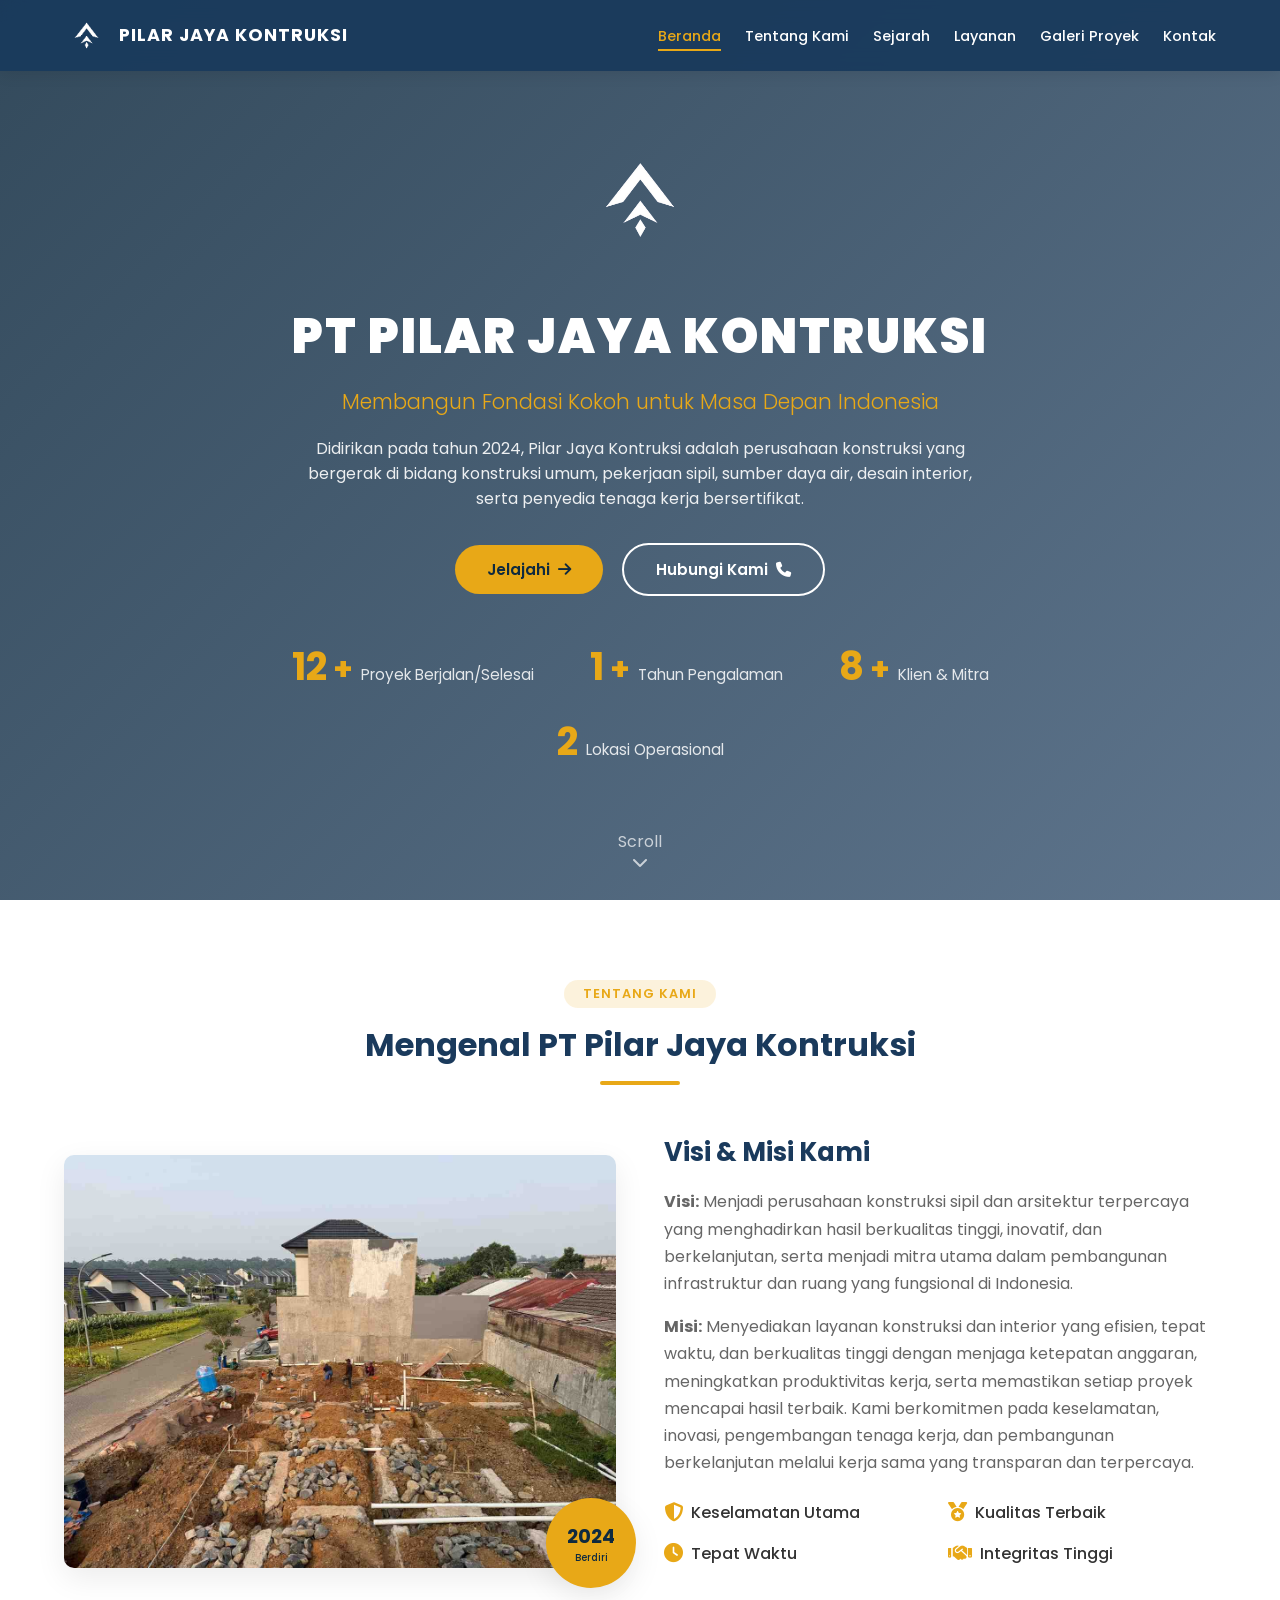
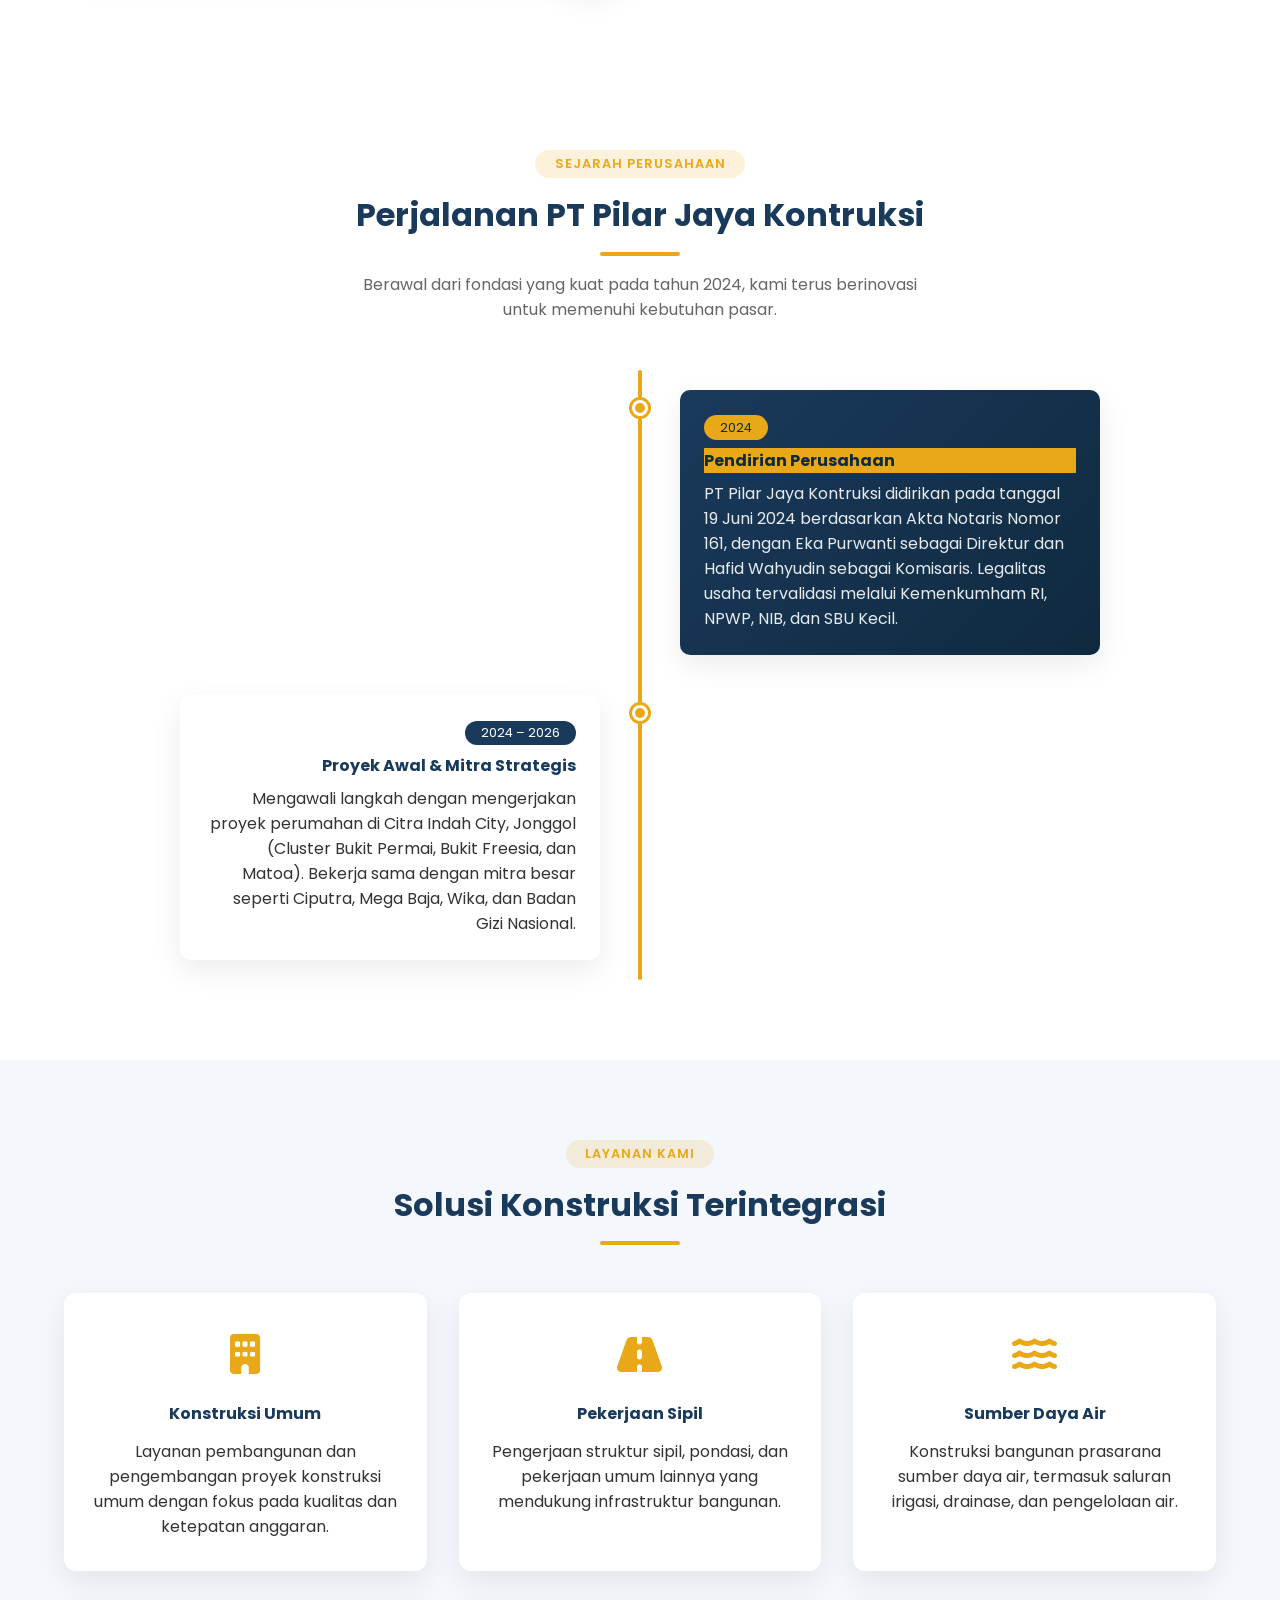
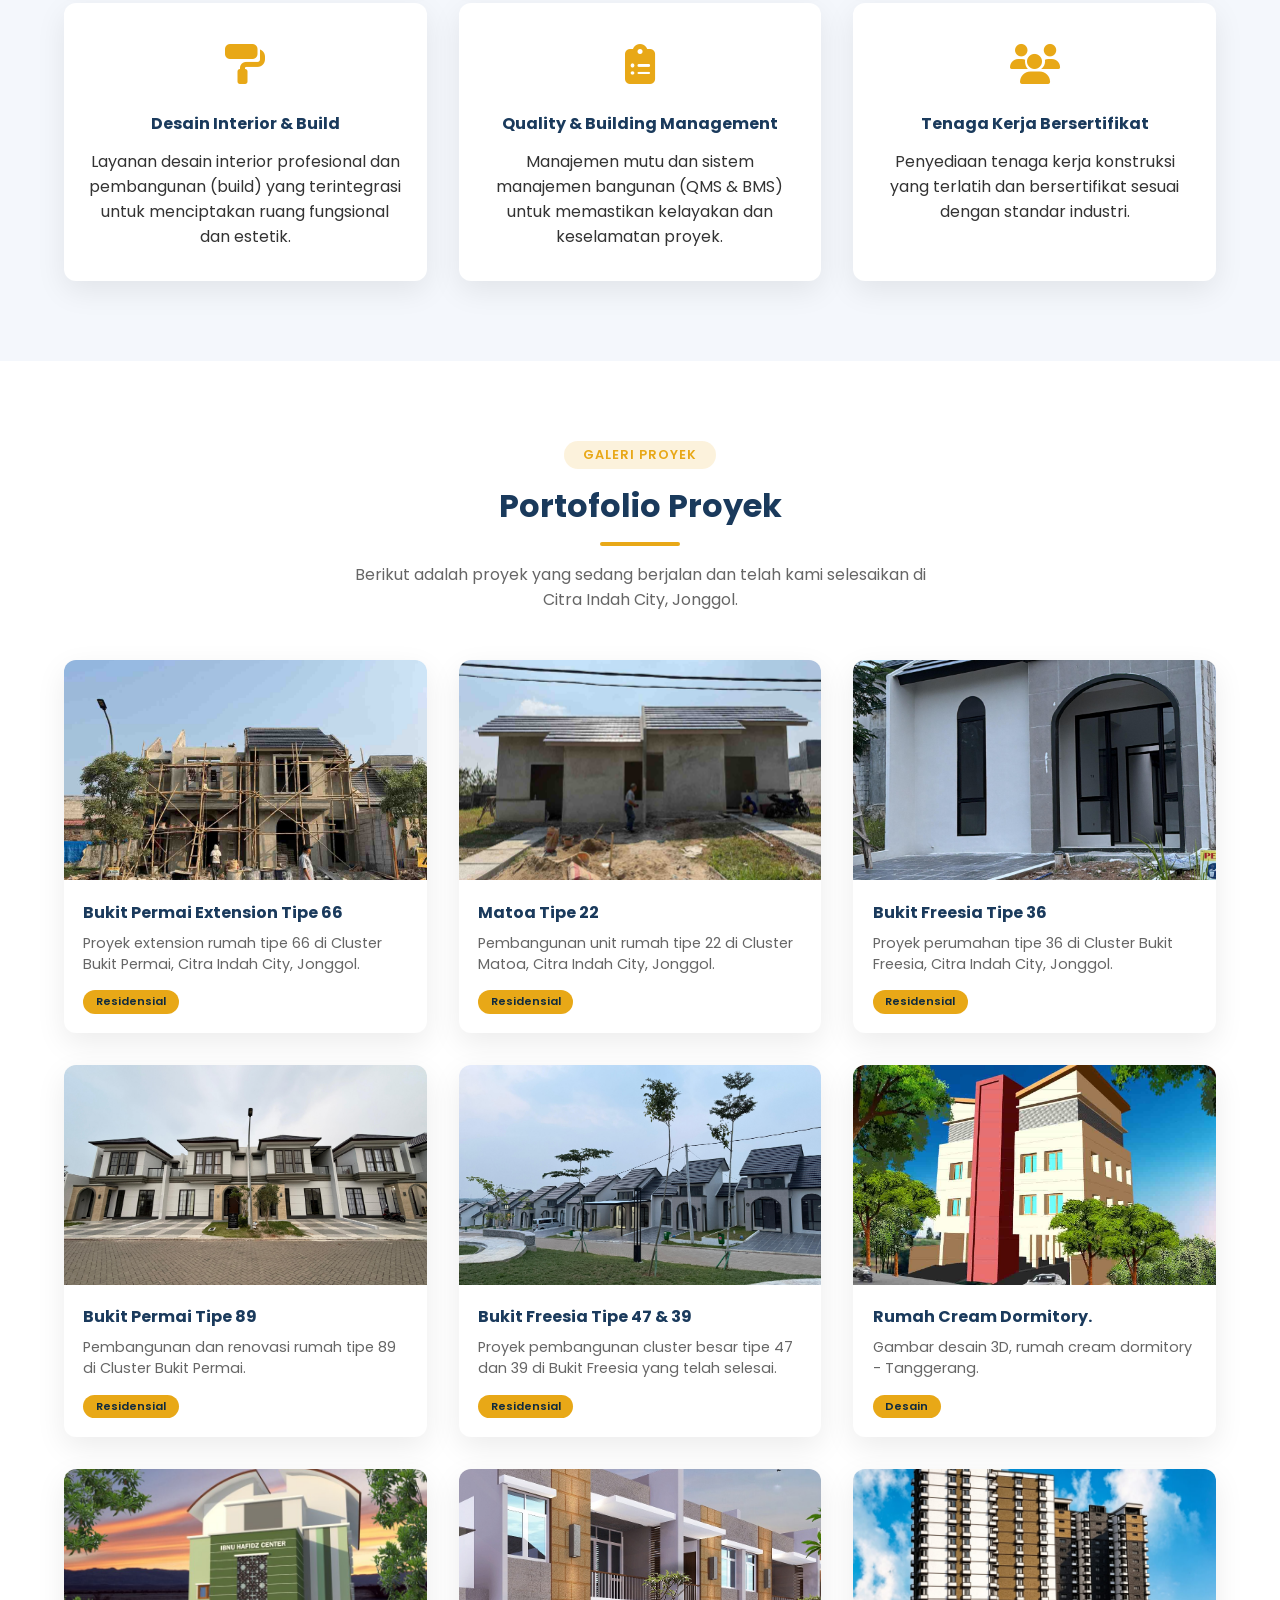
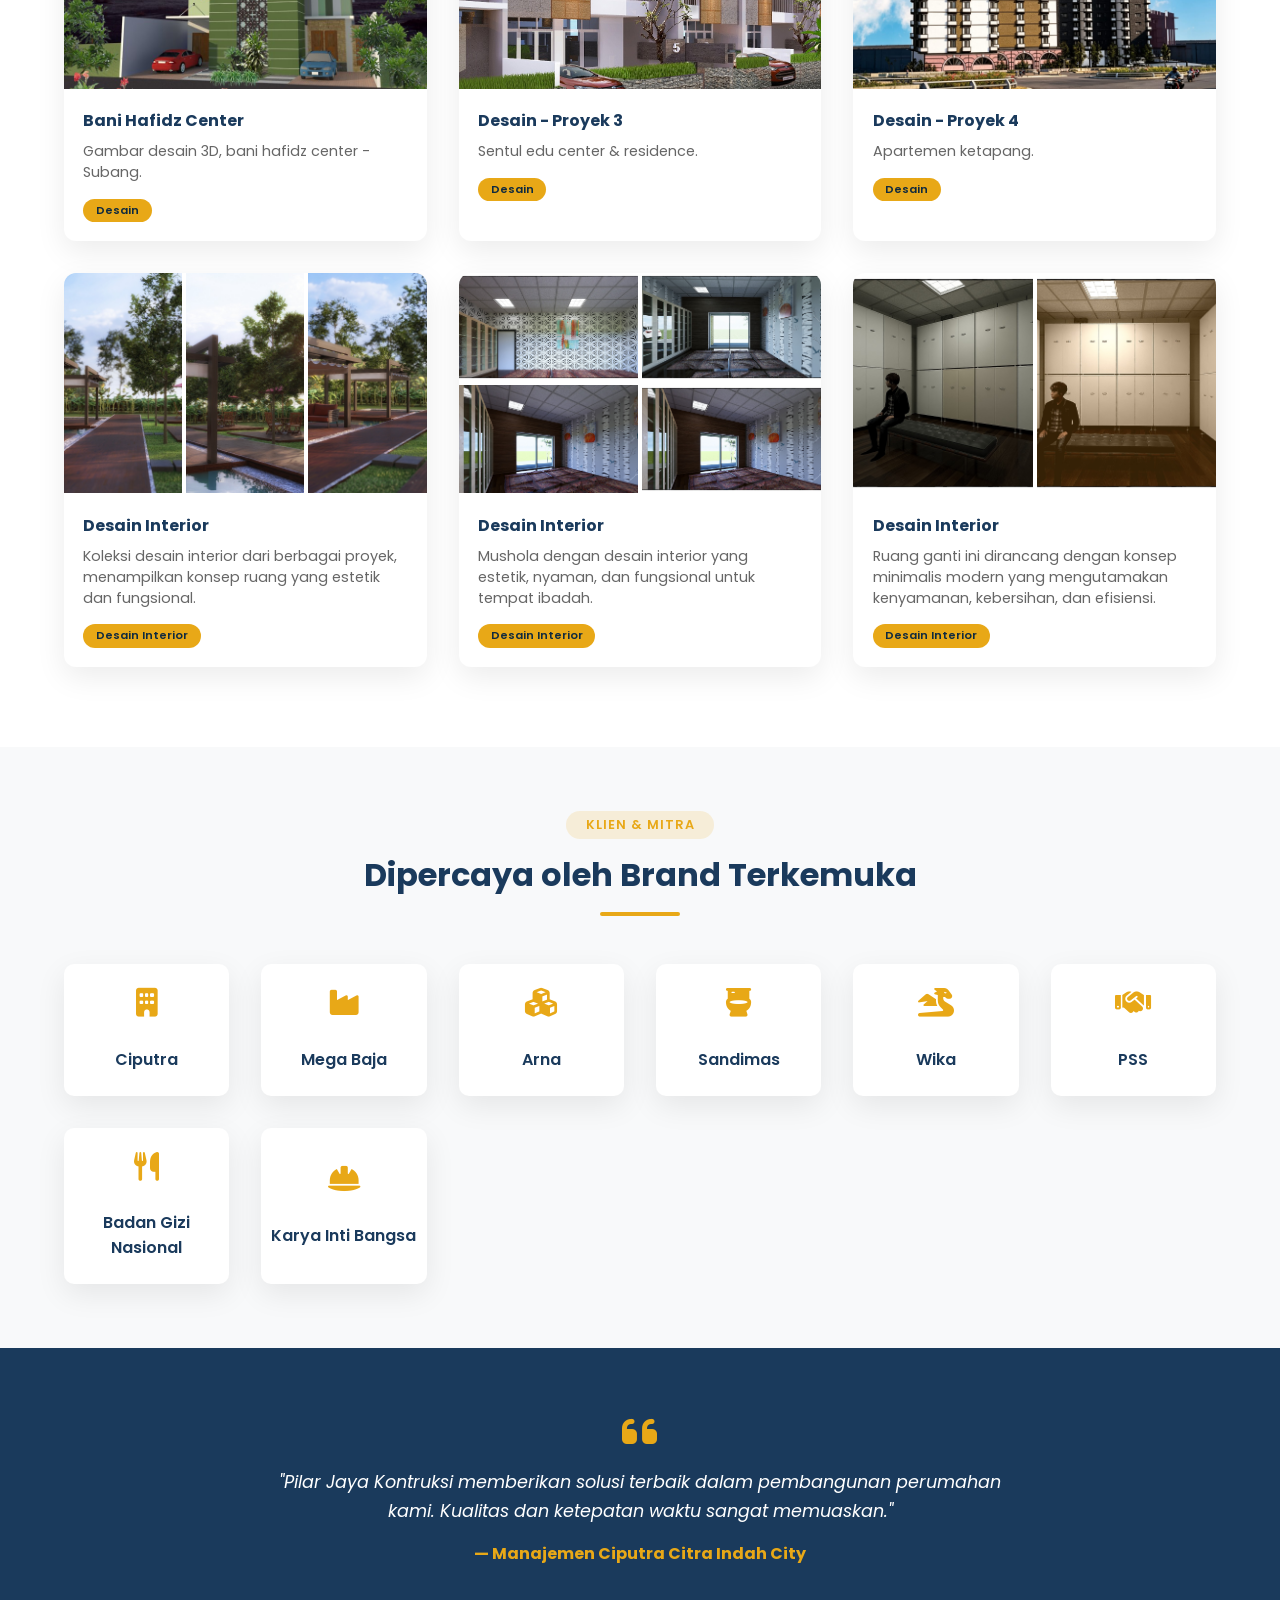
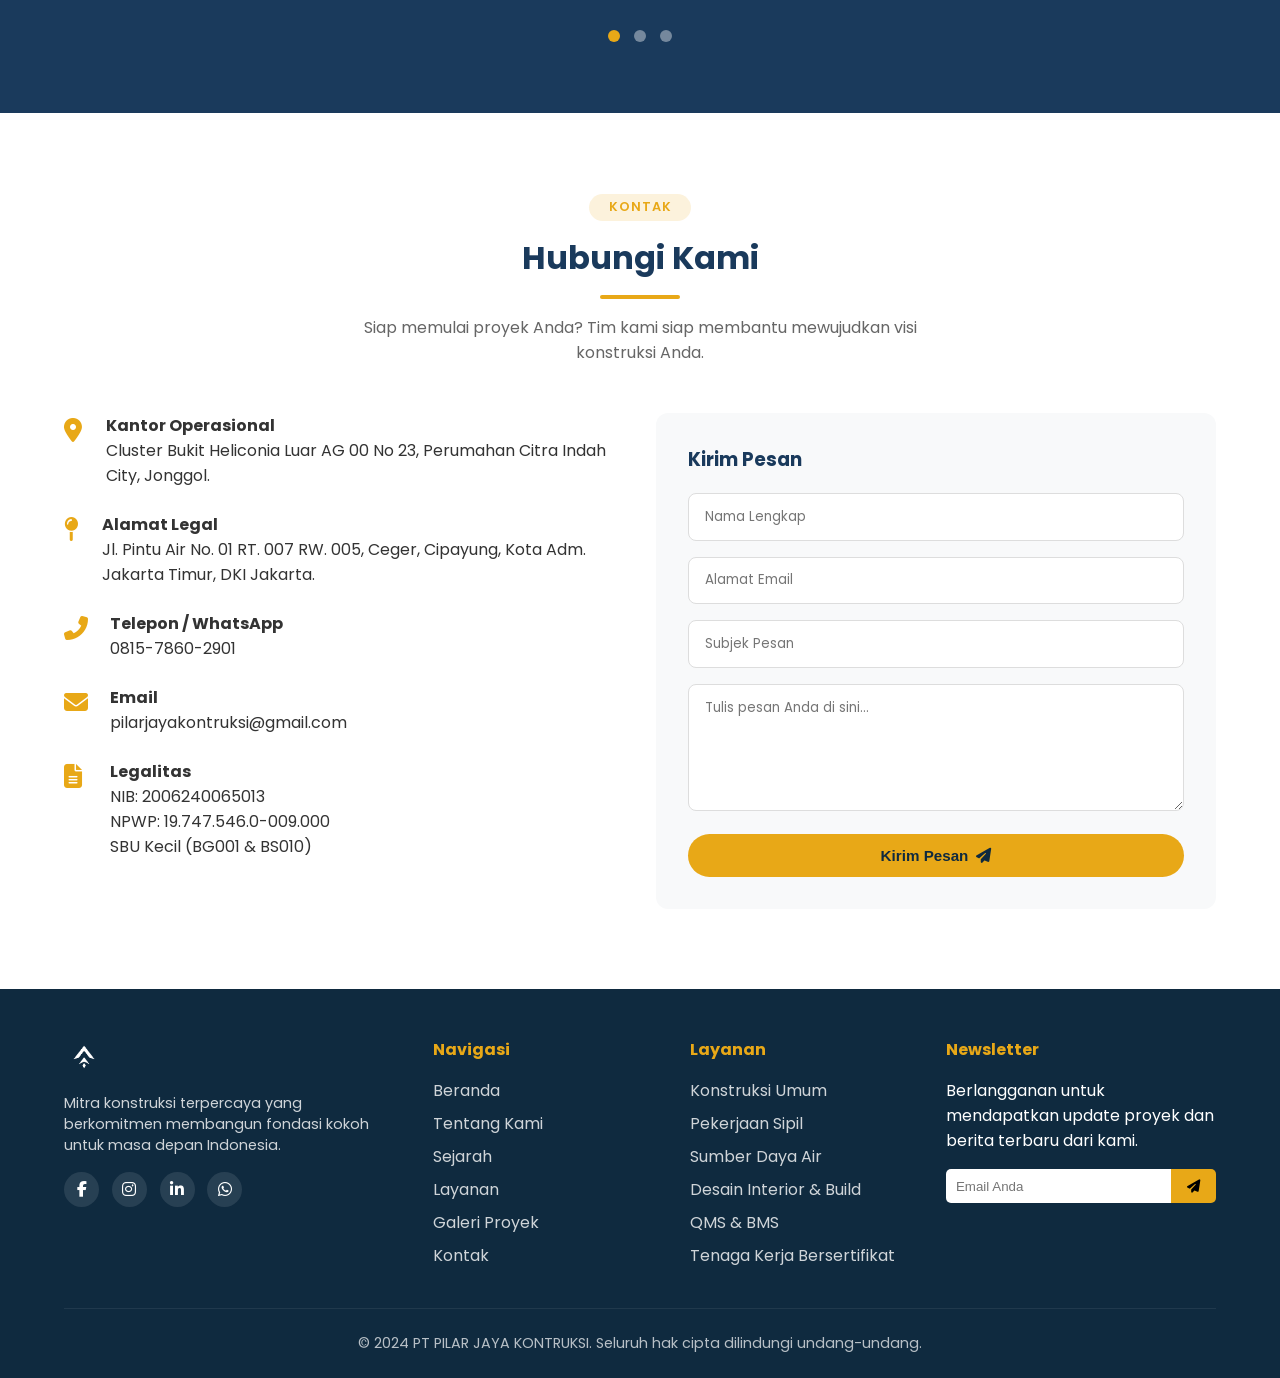
==== commit 86a570ce: "update" ====
--- a/index.html
+++ b/index.html
@@ -3,10 +3,9 @@
 <head>
   <meta charset="UTF-8" />
   <meta name="viewport" content="width=device-width, initial-scale=1.0" />
-  <meta name="description" content="PT Pilar Jaya Kontruksi - Mitra konstruksi terpercaya di Indonesia. Layanan konstruksi umum, sipil, desain interior, dan tenaga kerja bersertifikat." />
   <title>PT Pilar Jaya Kontruksi - Mitra Konstruksi Terpercaya</title>
 
-  <!-- Font Awesome -->
+  <!-- Font Awesome (untuk ikon) -->
   <link rel="stylesheet" href="https://cdnjs.cloudflare.com/ajax/libs/font-awesome/6.4.0/css/all.min.css" />
 
   <!-- Google Fonts -->
--- a/style.css
+++ b/style.css
@@ -1,4 +1,6 @@
-/* == RESET & BASE == */
+/* ================================================================
+   RESET & BASE
+   ================================================================ */
 * {
   margin: 0;
   padding: 0;
@@ -40,7 +42,9 @@
   height: auto;
 }
 
-/* == PRELOADER == */
+/* ================================================================
+   PRELOADER
+   ================================================================ */
 .preloader {
   position: fixed;
   inset: 0;
@@ -75,18 +79,18 @@
 }
 
 @keyframes bounce {
-  
   0%,
   100% {
     transform: translateY(0);
   }
-  
   50% {
     transform: translateY(-15px);
   }
 }
 
-/* == NAVBAR == */
+/* ================================================================
+   NAVBAR
+   ================================================================ */
 .navbar {
   position: fixed;
   top: 0;
@@ -183,7 +187,9 @@
   transition: var(--transition);
 }
 
-/* == HERO == */
+/* ================================================================
+   HERO
+   ================================================================ */
 .hero {
   position: relative;
   display: flex;
@@ -223,12 +229,10 @@
 }
 
 @keyframes float {
-  
   0%,
   100% {
     transform: translateY(0);
   }
-  
   50% {
     transform: translateY(-10px);
   }
@@ -350,18 +354,18 @@
 }
 
 @keyframes bounceDown {
-  
   0%,
   100% {
     transform: translateX(-50%) translateY(0);
   }
-  
   50% {
     transform: translateX(-50%) translateY(10px);
   }
 }
 
-/* == SECTIONS COMMON == */
+/* ================================================================
+   SECTIONS COMMON
+   ================================================================ */
 section {
   padding: 5rem 5%;
 }
@@ -409,7 +413,9 @@
   color: var(--text-light);
 }
 
-/* == TENTANG == */
+/* ================================================================
+   TENTANG
+   ================================================================ */
 .tentang-content {
   display: grid;
   grid-template-columns: 1fr 1fr;
@@ -495,7 +501,9 @@
   color: var(--secondary);
 }
 
-/* == SEJARAH – TIMELINE == */
+/* ================================================================
+   SEJARAH – TIMELINE
+   ================================================================ */
 .timeline {
   position: relative;
   max-width: 1000px;
@@ -590,7 +598,9 @@
   opacity: 0.9;
 }
 
-/* == LAYANAN == */
+/* ================================================================
+   LAYANAN
+   ================================================================ */
 .layanan {
   background: #f4f7fc;
 }
@@ -626,7 +636,9 @@
   color: var(--primary);
 }
 
-/* == GALERI == */
+/* ================================================================
+   GALERI
+   ================================================================ */
 .galeri-grid {
   display: grid;
   grid-template-columns: repeat(auto-fit, minmax(320px, 1fr));
@@ -705,36 +717,44 @@
   border-radius: 50px;
 }
 
-/* == KOLASE (gabungan beberapa gambar dalam satu kartu)== */
-.galeri-image.collage-grid {
+/* ================================================================
+   KOLASE (gabungan beberapa gambar dalam satu kartu)
+   ================================================================ */
+.galeri-image.collage-grid,
+.galeri-image.collage-grid-2,
+.galeri-image.collage-grid-3,
+.galeri-image.collage-grid-4 {
   display: grid;
-  grid-template-columns: repeat(3, 1fr);
   gap: 4px;
   height: 220px;
-}
-
-.galeri-image.collage-grid img {
-  width: 100%;
-  height: 100%;
-  object-fit: cover;
+  overflow: hidden;
+}
+
+.galeri-image.collage-grid-3 {
+  grid-template-columns: repeat(3, 1fr);
 }
 
 .galeri-image.collage-grid-4 {
-  display: grid;
   grid-template-columns: repeat(2, 1fr);
   grid-template-rows: repeat(2, 1fr);
-  gap: 4px;
-  height: 220px;
-}
-
+}
+
+.galeri-image.collage-grid-2 {
+  grid-template-columns: repeat(2, 1fr);
+}
+
+.galeri-image.collage-grid img,
+.galeri-image.collage-grid-2 img,
+.galeri-image.collage-grid-3 img,
 .galeri-image.collage-grid-4 img {
   width: 100%;
   height: 100%;
   object-fit: cover;
 }
 
-/* Overlay pada kolase */
 .galeri-image.collage-grid .galeri-overlay,
+.galeri-image.collage-grid-2 .galeri-overlay,
+.galeri-image.collage-grid-3 .galeri-overlay,
 .galeri-image.collage-grid-4 .galeri-overlay {
   position: absolute;
   inset: 0;
@@ -752,7 +772,9 @@
   opacity: 1;
 }
 
-/* == KLIEN & MITRA == */
+/* ================================================================
+   KLIEN & MITRA
+   ================================================================ */
 .klien {
   padding: 4rem 5%;
   background: var(--light);
@@ -794,7 +816,9 @@
   color: var(--secondary);
 }
 
-/* == TESTIMONIAL == */
+/* ================================================================
+   TESTIMONIAL
+   ================================================================ */
 .testimonial-brief {
   padding: 4rem 5%;
   text-align: center;
@@ -858,7 +882,9 @@
   background: var(--secondary);
 }
 
-/* == KONTAK == */
+/* ================================================================
+   KONTAK
+   ================================================================ */
 .kontak-content {
   display: grid;
   grid-template-columns: 1fr 1fr;
@@ -914,7 +940,9 @@
   color: green;
 }
 
-/* == FOOTER == */
+/* ================================================================
+   FOOTER
+   ================================================================ */
 .footer {
   padding-top: 3rem;
   color: var(--white);
@@ -1026,7 +1054,9 @@
   opacity: 0.7;
 }
 
-/* == BACK TO TOP == */
+/* ================================================================
+   BACK TO TOP
+   ================================================================ */
 .back-to-top {
   position: fixed;
   bottom: 30px;
@@ -1051,7 +1081,9 @@
   visibility: visible;
 }
 
-/* == LIGHTBOX == */
+/* ================================================================
+   LIGHTBOX
+   ================================================================ */
 .lightbox {
   position: fixed;
   inset: 0;
@@ -1094,16 +1126,17 @@
   color: var(--white);
 }
 
-/* == RESPONSIVE == */
+/* ================================================================
+   RESPONSIVE
+   ================================================================ */
 
 /* Tablet & smaller desktop */
 @media (max-width: 992px) {
-  
   .tentang-content,
   .kontak-content {
     grid-template-columns: 1fr;
   }
-  
+
   .timeline-item {
     width: 100%;
     padding-right: 0;
@@ -1111,16 +1144,16 @@
     text-align: left !important;
     left: 0 !important;
   }
-  
+
   .timeline-line {
     left: 30px;
   }
-  
+
   .timeline-dot {
     right: auto !important;
     left: 22px !important;
   }
-  
+
   .footer-grid {
     grid-template-columns: 1fr 1fr;
   }
@@ -1131,7 +1164,7 @@
   .hamburger {
     display: flex;
   }
-  
+
   .nav-menu {
     position: fixed;
     top: 70px;
@@ -1146,43 +1179,43 @@
     transform: translateY(-150%);
     transition: transform 0.3s;
   }
-  
+
   .nav-menu.active {
     transform: translateY(0);
   }
-  
+
   .nav-logo-text {
     font-size: 0.85rem;
   }
-  
+
   .hero-stats {
     gap: 1rem 2rem;
   }
-  
+
   .stat-item {
     font-size: 1.8rem;
   }
-  
+
   .stat-item .stat-number {
     font-size: 1.8rem;
   }
-  
+
   .stat-item .stat-plus {
     font-size: 1.5rem;
   }
-  
+
   .stat-item .stat-label {
     font-size: 0.8rem;
   }
-  
+
   .galeri-grid {
     grid-template-columns: 1fr;
   }
-  
+
   .klien-grid {
     grid-template-columns: repeat(2, 1fr);
   }
-  
+
   .hero-logo-img img {
     height: 90px;
   }
@@ -1195,19 +1228,19 @@
     justify-content: center;
     gap: 0.8rem 1.2rem;
   }
-  
+
   .stat-item {
     font-size: 1.4rem;
   }
-  
+
   .stat-item .stat-number {
     font-size: 1.4rem;
   }
-  
+
   .stat-item .stat-plus {
     font-size: 1.2rem;
   }
-  
+
   .stat-item .stat-label {
     font-size: 0.7rem;
   }
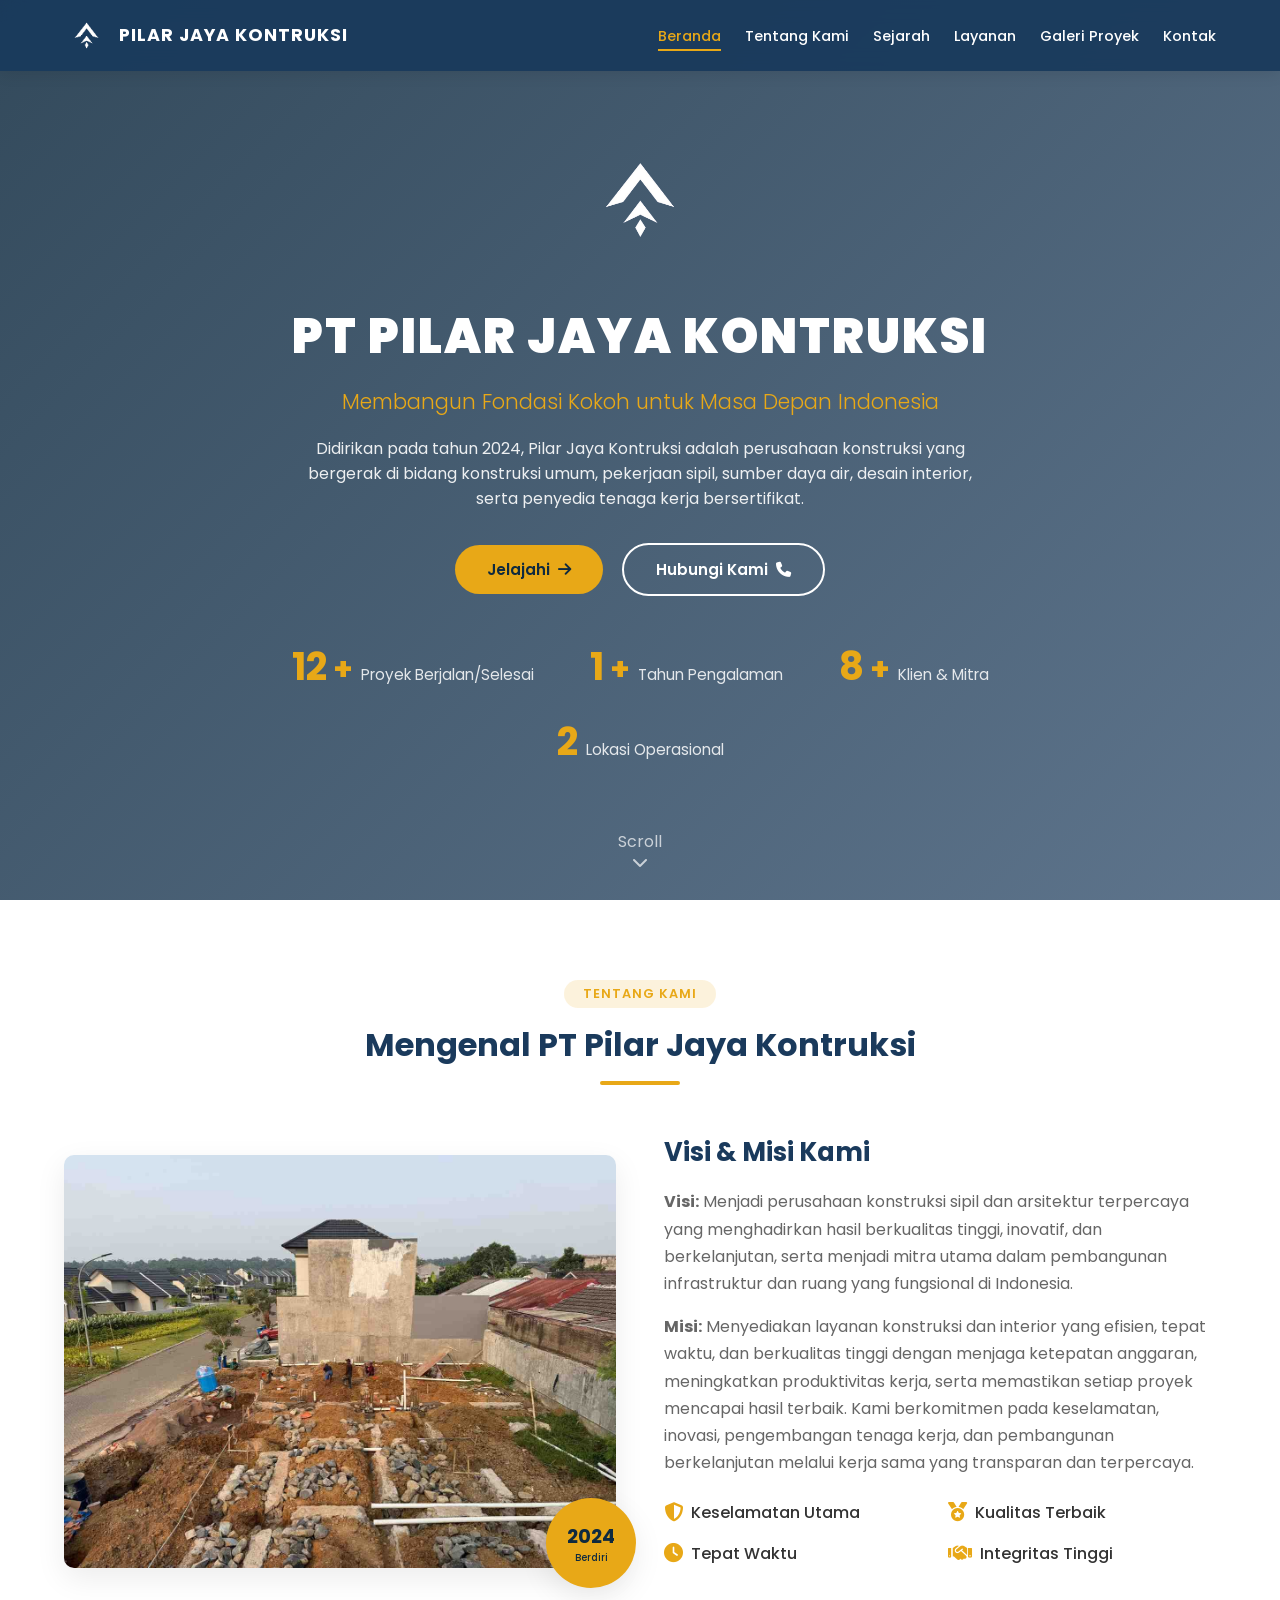
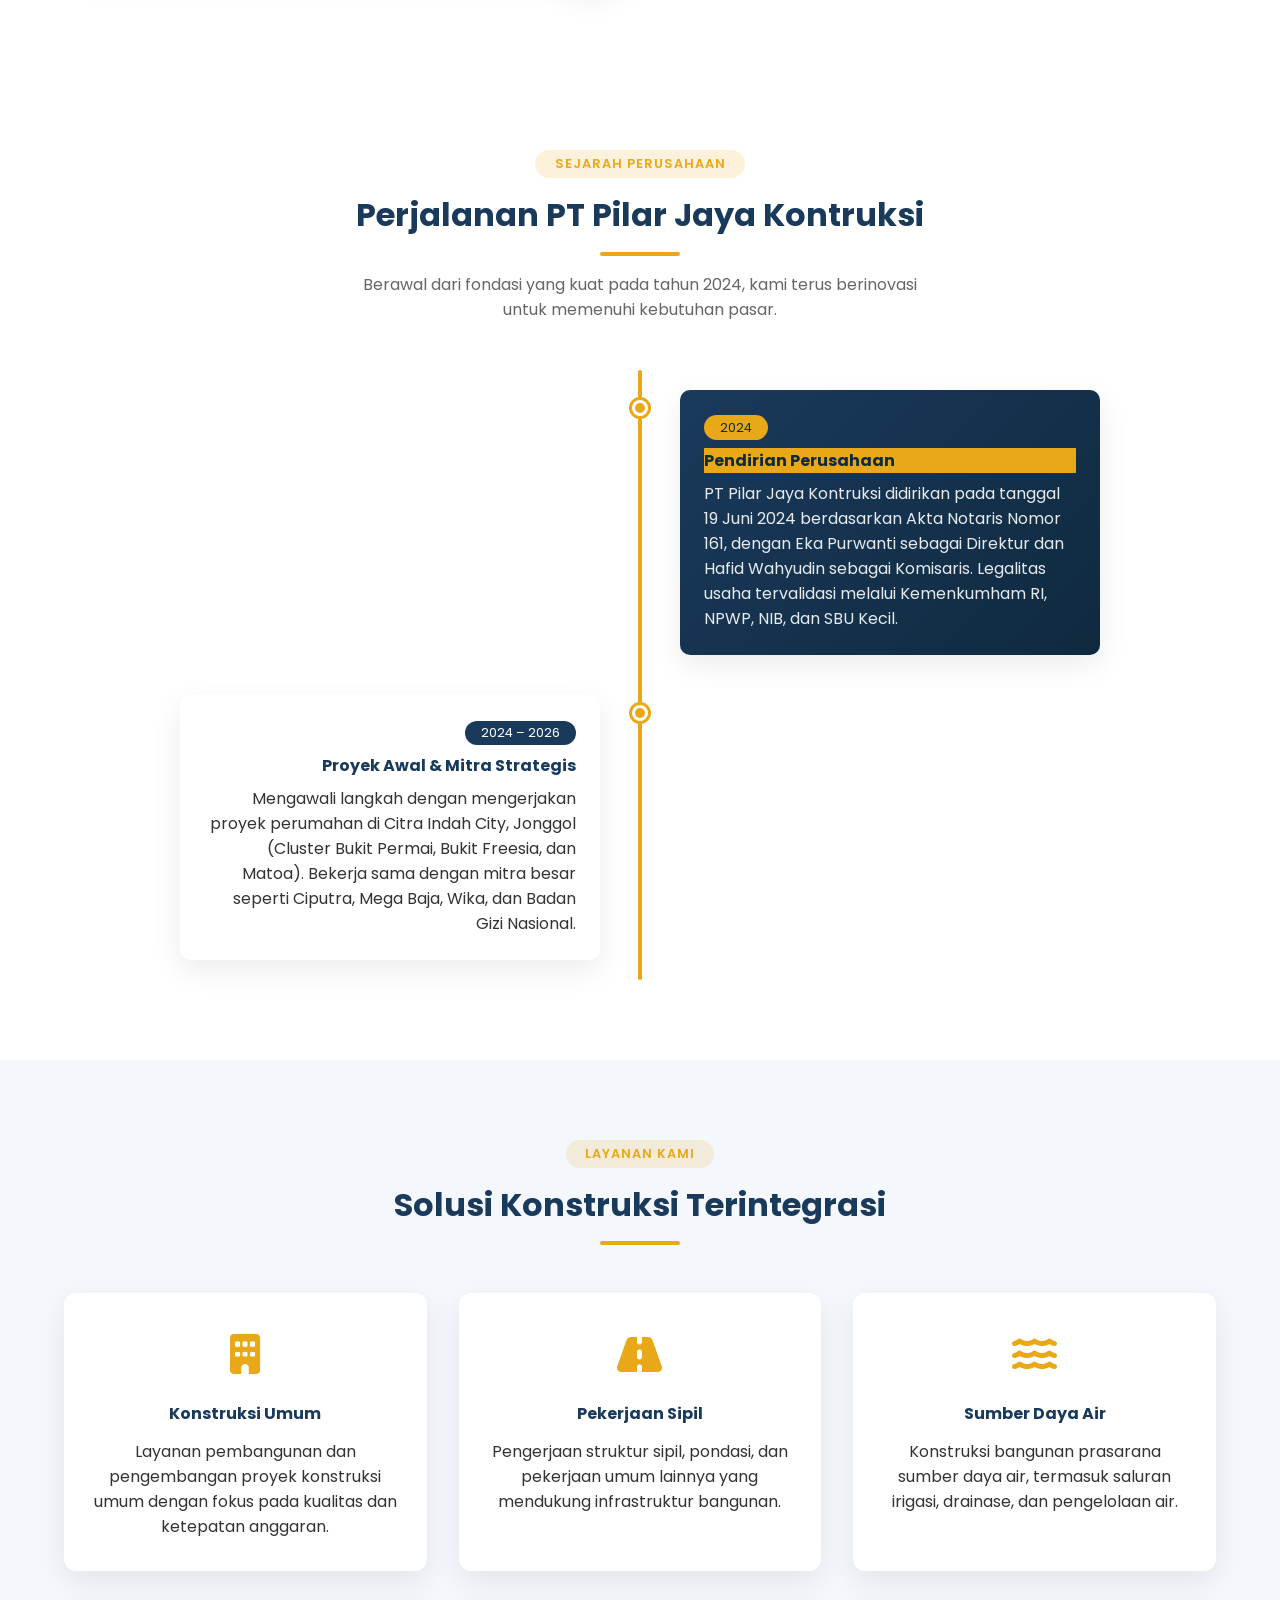
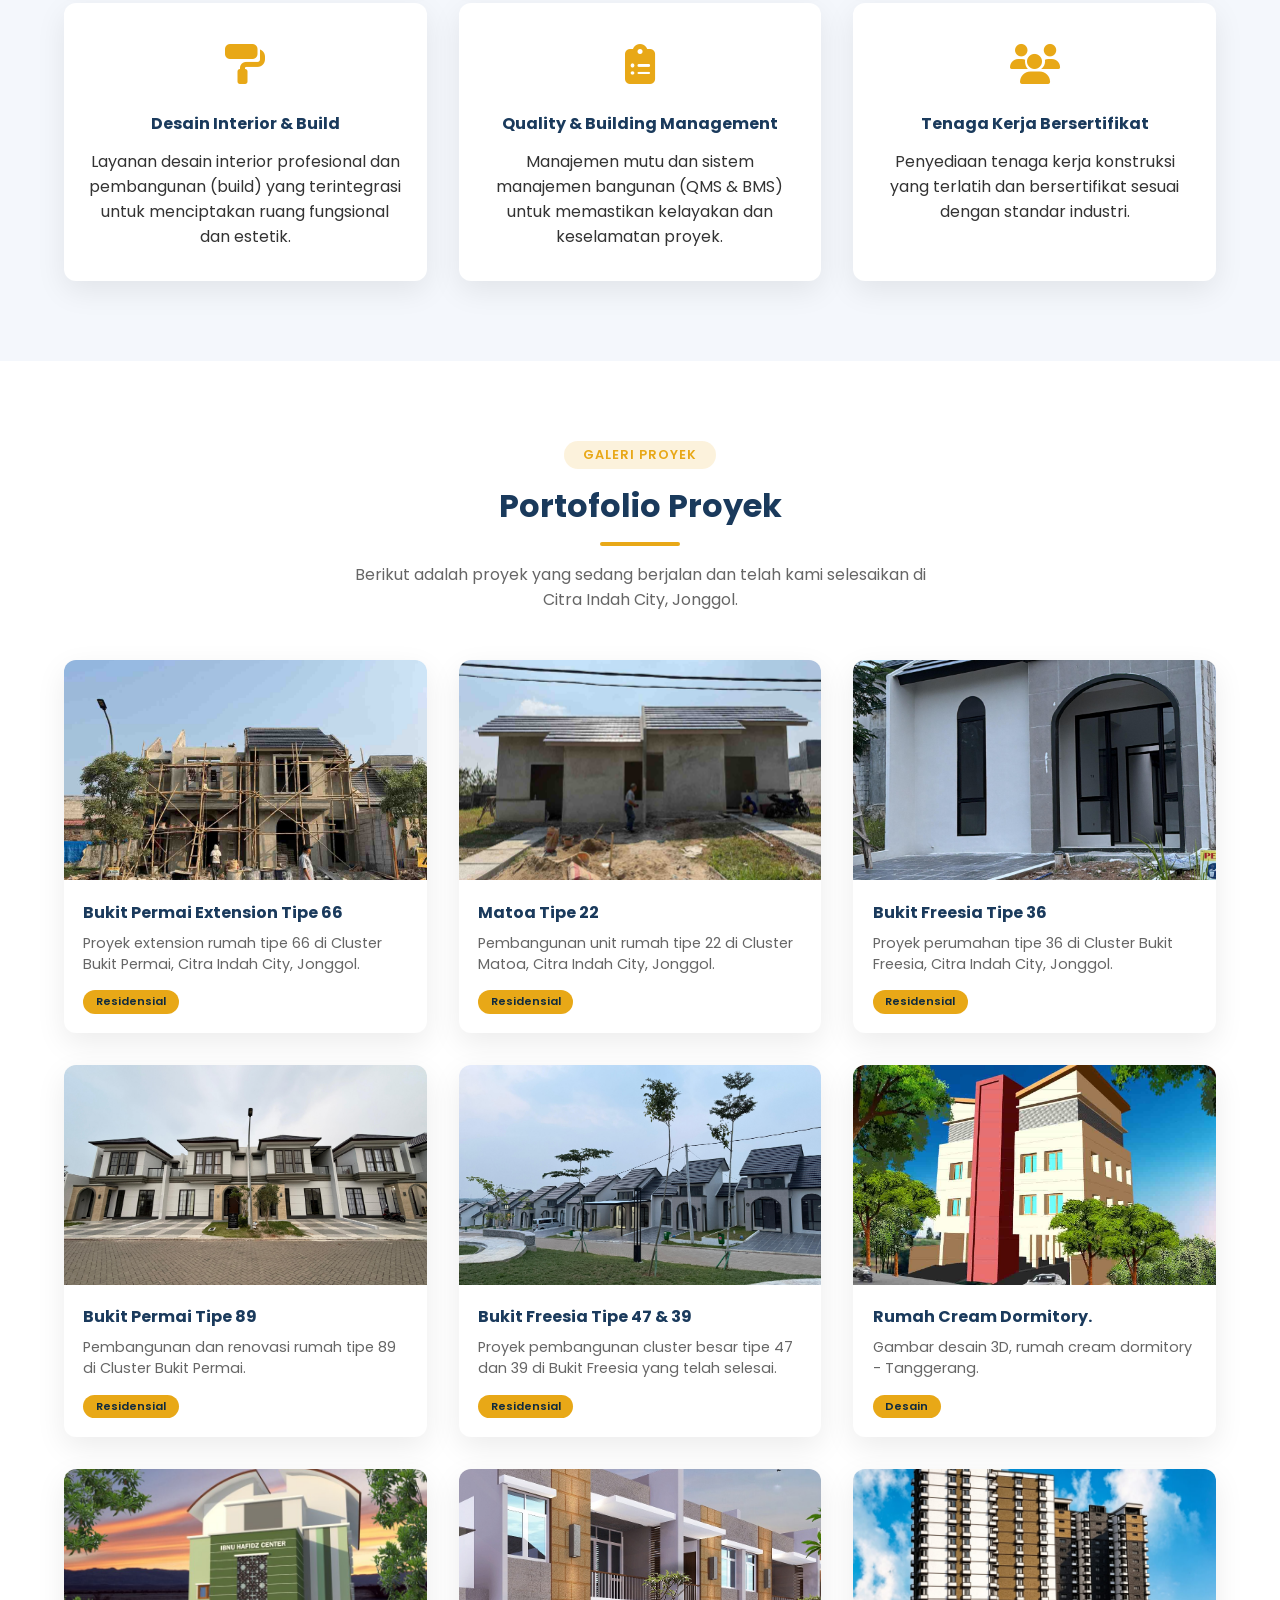
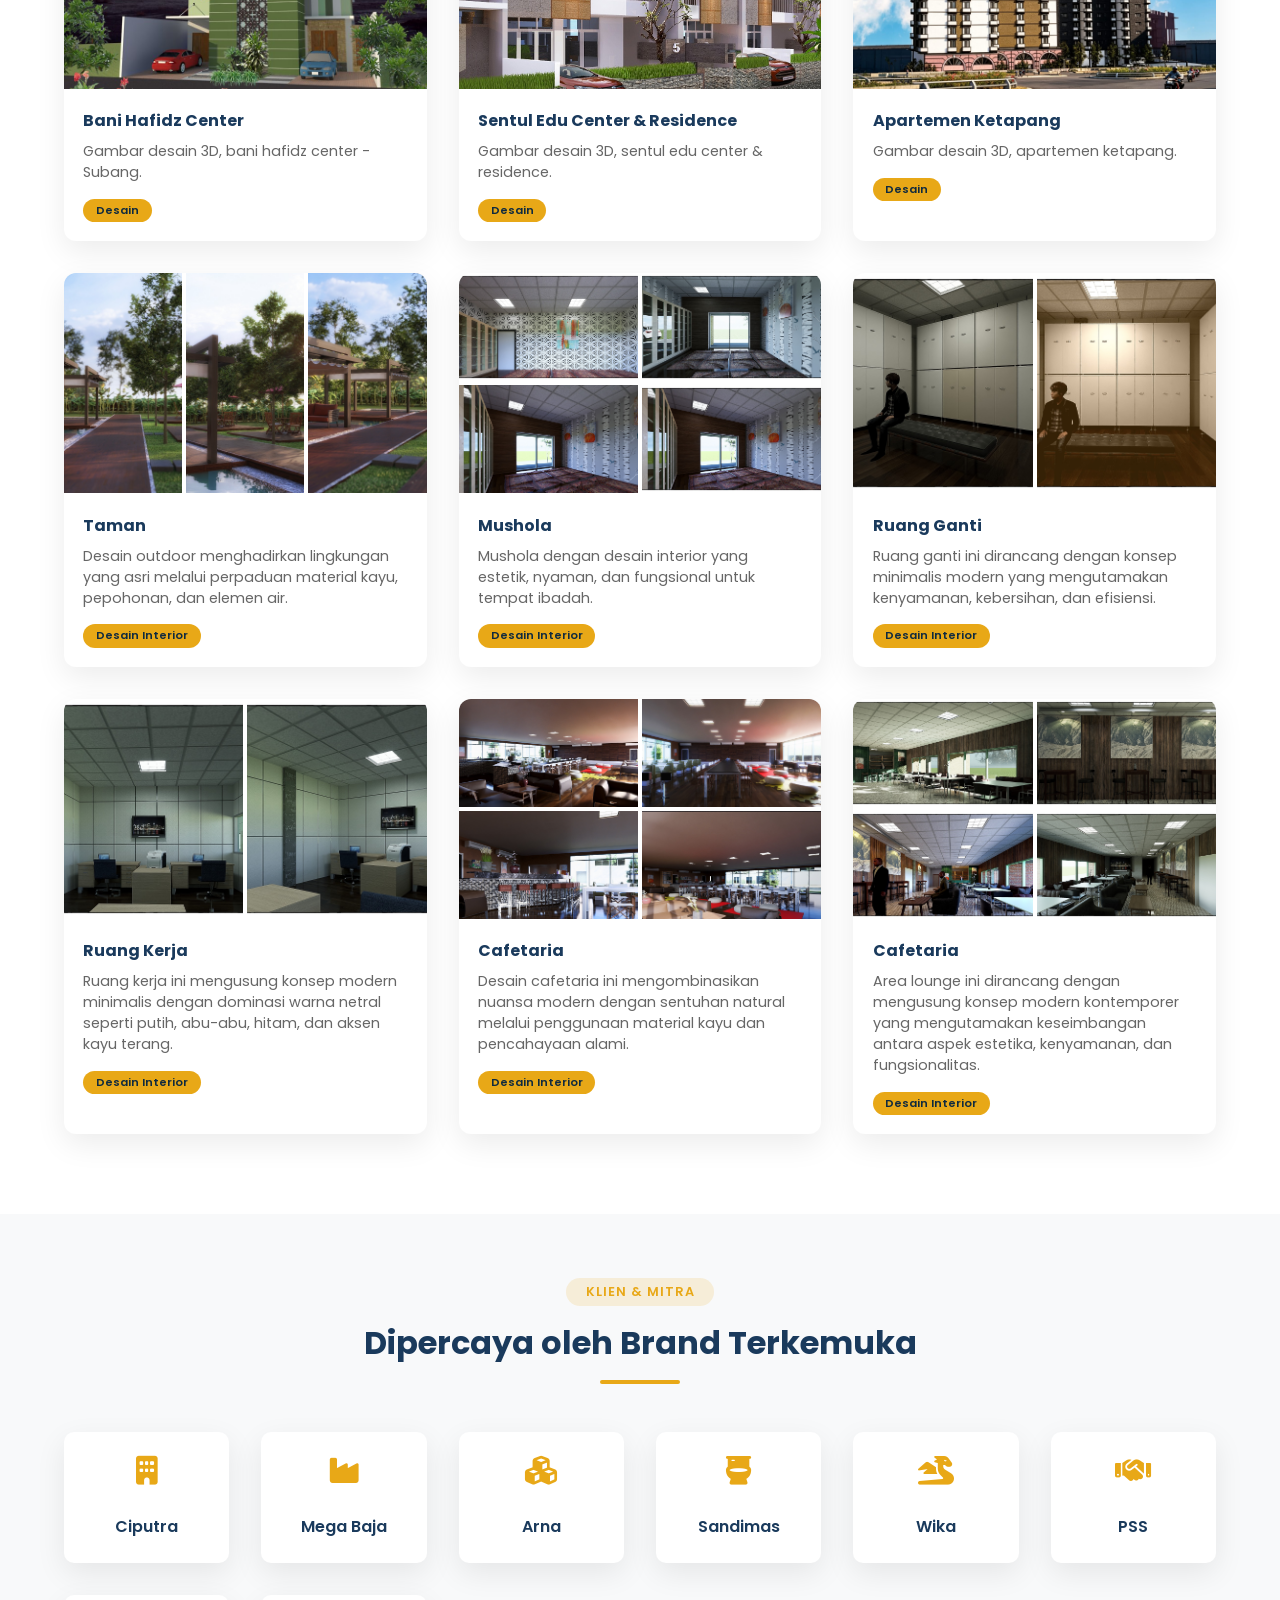
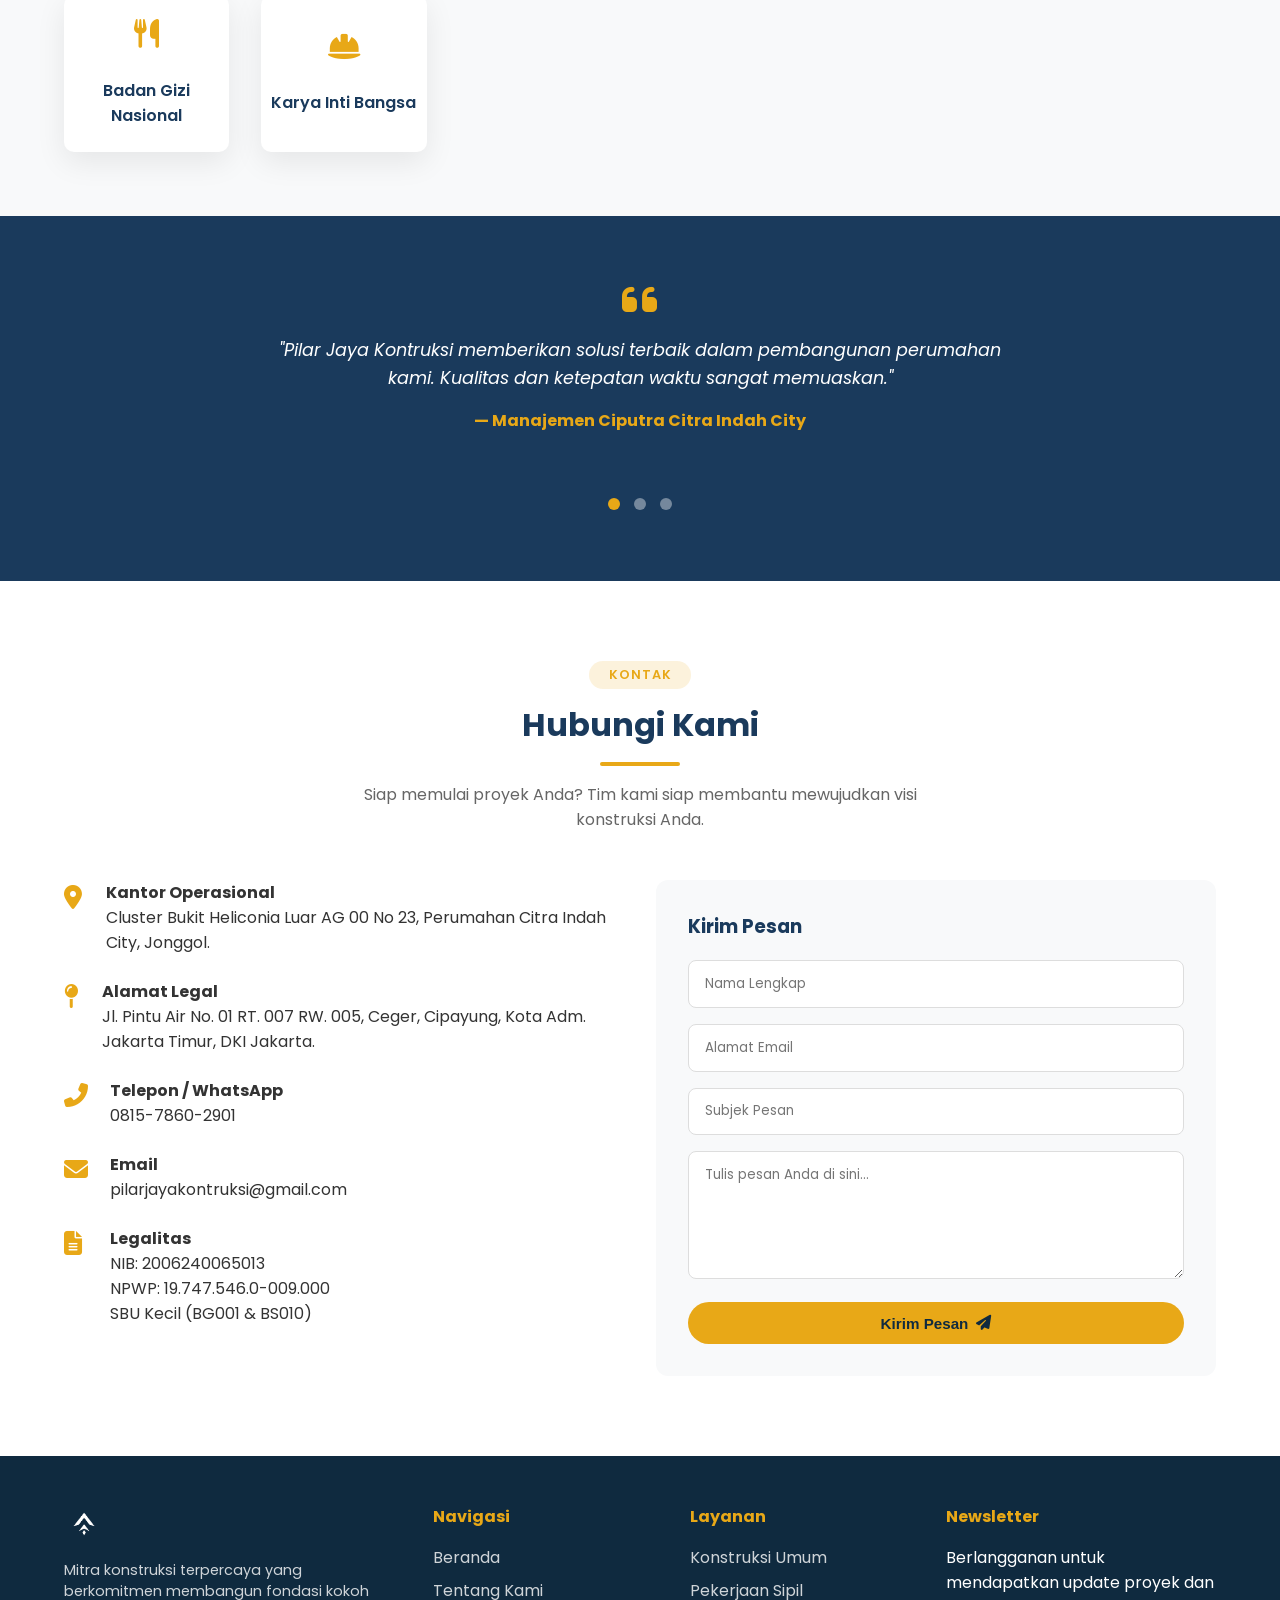
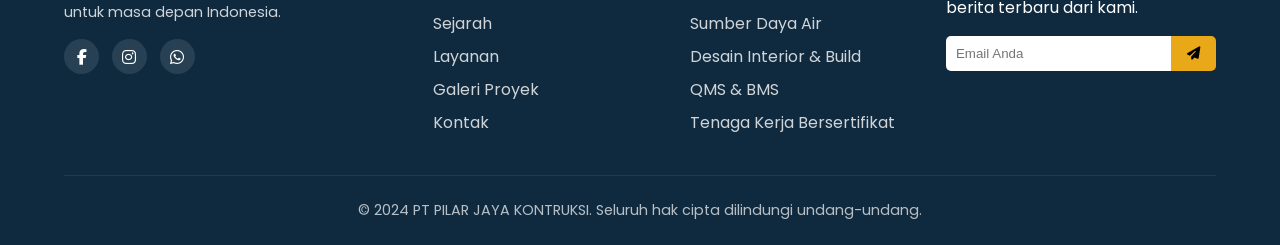
==== commit d100fcae: "ngelink facebook, pada website" ====
--- a/index.html
+++ b/index.html
@@ -1,21 +1,23 @@
 <!DOCTYPE html>
 <html lang="id">
+
 <head>
   <meta charset="UTF-8" />
   <meta name="viewport" content="width=device-width, initial-scale=1.0" />
   <title>PT Pilar Jaya Kontruksi - Mitra Konstruksi Terpercaya</title>
-
+  
   <!-- Font Awesome (untuk ikon) -->
   <link rel="stylesheet" href="https://cdnjs.cloudflare.com/ajax/libs/font-awesome/6.4.0/css/all.min.css" />
-
+  
   <!-- Google Fonts -->
   <link href="https://fonts.googleapis.com/css2?family=Poppins:wght@300;400;500;600;700;800;900&display=swap" rel="stylesheet" />
-
+  
   <!-- CSS Utama -->
   <link rel="stylesheet" href="style.css" />
 </head>
+
 <body>
-
+  
   <!-- ===== PRELOADER ===== -->
   <div class="preloader" id="preloader">
     <div class="loader">
@@ -23,7 +25,7 @@
       <p>PT PILAR JAYA KONTRUKSI</p>
     </div>
   </div>
-
+  
   <!-- ===== NAVBAR ===== -->
   <nav class="navbar" id="navbar">
     <div class="nav-container">
@@ -44,7 +46,7 @@
       </div>
     </div>
   </nav>
-
+  
   <!-- ===== HERO ===== -->
   <section class="hero" id="beranda">
     <div class="hero-overlay"></div>
@@ -92,7 +94,7 @@
       <i class="fas fa-chevron-down"></i>
     </div>
   </section>
-
+  
   <!-- ===== TENTANG ===== -->
   <section class="tentang" id="tentang">
     <div class="section-container">
@@ -104,12 +106,7 @@
       <div class="tentang-content">
         <div class="tentang-image">
           <div class="image-frame">
-            <img
-              src="IMG-20260709-WA0069.jpg"
-              alt="Proyek Konstruksi"
-              loading="lazy"
-              onerror="this.src='IMG-20260709-WA0069.jpg'"
-            />
+            <img src="IMG-20260709-WA0069.jpg" alt="Proyek Konstruksi" loading="lazy" onerror="this.src='IMG-20260709-WA0069.jpg'" />
           </div>
           <div class="image-badge">
             <span>2024</span>
@@ -134,7 +131,7 @@
       </div>
     </div>
   </section>
-
+  
   <!-- ===== SEJARAH ===== -->
   <section class="sejarah" id="sejarah">
     <div class="section-container">
@@ -165,7 +162,7 @@
       </div>
     </div>
   </section>
-
+  
   <!-- ===== LAYANAN ===== -->
   <section class="layanan" id="layanan">
     <div class="section-container">
@@ -208,7 +205,7 @@
       </div>
     </div>
   </section>
-
+  
   <!-- ===== GALERI ===== -->
   <section class="galeri" id="galeri">
     <div class="section-container">
@@ -221,7 +218,7 @@
       <div class="galeri-grid" id="galeriGrid"></div>
     </div>
   </section>
-
+  
   <!-- ===== KLIEN & MITRA ===== -->
   <section class="klien" id="klien">
     <div class="section-container">
@@ -242,7 +239,7 @@
       </div>
     </div>
   </section>
-
+  
   <!-- ===== TESTIMONIAL ===== -->
   <section class="testimonial-brief">
     <div class="section-container">
@@ -270,7 +267,7 @@
       </div>
     </div>
   </section>
-
+  
   <!-- ===== KONTAK ===== -->
   <section class="kontak" id="kontak">
     <div class="section-container">
@@ -318,7 +315,7 @@
             </div>
           </div>
         </div>
-
+        
         <form class="kontak-form" id="kontakForm">
           <h3>Kirim Pesan</h3>
           <div class="form-group">
@@ -341,7 +338,7 @@
       </div>
     </div>
   </section>
-
+  
   <!-- ===== FOOTER ===== -->
   <footer class="footer">
     <div class="footer-container">
@@ -352,13 +349,12 @@
           </div>
           <p>Mitra konstruksi terpercaya yang berkomitmen membangun fondasi kokoh untuk masa depan Indonesia.</p>
           <div class="footer-social">
-            <a href="#" aria-label="Facebook"><i class="fab fa-facebook-f"></i></a>
+            <a href="https://www.facebook.com/share/1Ar4uo2EDz/" target="_blank" rel="noopener noreferrer" aria-label="Facebook"><i class="fab fa-facebook-f"></i></a>
             <a href="https://www.instagram.com/ptpilarjaya?igsh=MXJ1NGlyOHJ1ZjlmNw==" target="_blank" rel="noopener noreferrer" aria-label="Instagram"><i class="fab fa-instagram"></i></a>
-            <a href="#" aria-label="LinkedIn"><i class="fab fa-linkedin-in"></i></a>
             <a href="https://wa.me/6281578602901" target="_blank" rel="noopener noreferrer" aria-label="WhatsApp"><i class="fab fa-whatsapp"></i></a>
           </div>
         </div>
-
+        
         <div class="footer-links">
           <h4>Navigasi</h4>
           <ul>
@@ -370,7 +366,7 @@
             <li><a href="#kontak">Kontak</a></li>
           </ul>
         </div>
-
+        
         <div class="footer-links">
           <h4>Layanan</h4>
           <ul>
@@ -382,7 +378,7 @@
             <li><a href="#layanan">Tenaga Kerja Bersertifikat</a></li>
           </ul>
         </div>
-
+        
         <div class="footer-newsletter">
           <h4>Newsletter</h4>
           <p>Berlangganan untuk mendapatkan update proyek dan berita terbaru dari kami.</p>
@@ -392,27 +388,28 @@
           </form>
         </div>
       </div>
-
+      
       <div class="footer-bottom">
         <p>&copy; 2024 PT PILAR JAYA KONTRUKSI. Seluruh hak cipta dilindungi undang-undang.</p>
       </div>
     </div>
   </footer>
-
+  
   <!-- ===== BACK TO TOP ===== -->
   <button class="back-to-top" id="backToTop" aria-label="Kembali ke atas">
     <i class="fas fa-arrow-up"></i>
   </button>
-
+  
   <!-- ===== LIGHTBOX ===== -->
   <div class="lightbox" id="lightbox">
     <span class="lightbox-close" id="lightboxClose">&times;</span>
     <img src="" alt="" id="lightboxImg" />
     <div class="lightbox-caption" id="lightboxCaption"></div>
   </div>
-
+  
   <!-- ===== JAVASCRIPT ===== -->
   <script src="main.js"></script>
+  
+</body>
 
-</body>
 </html>
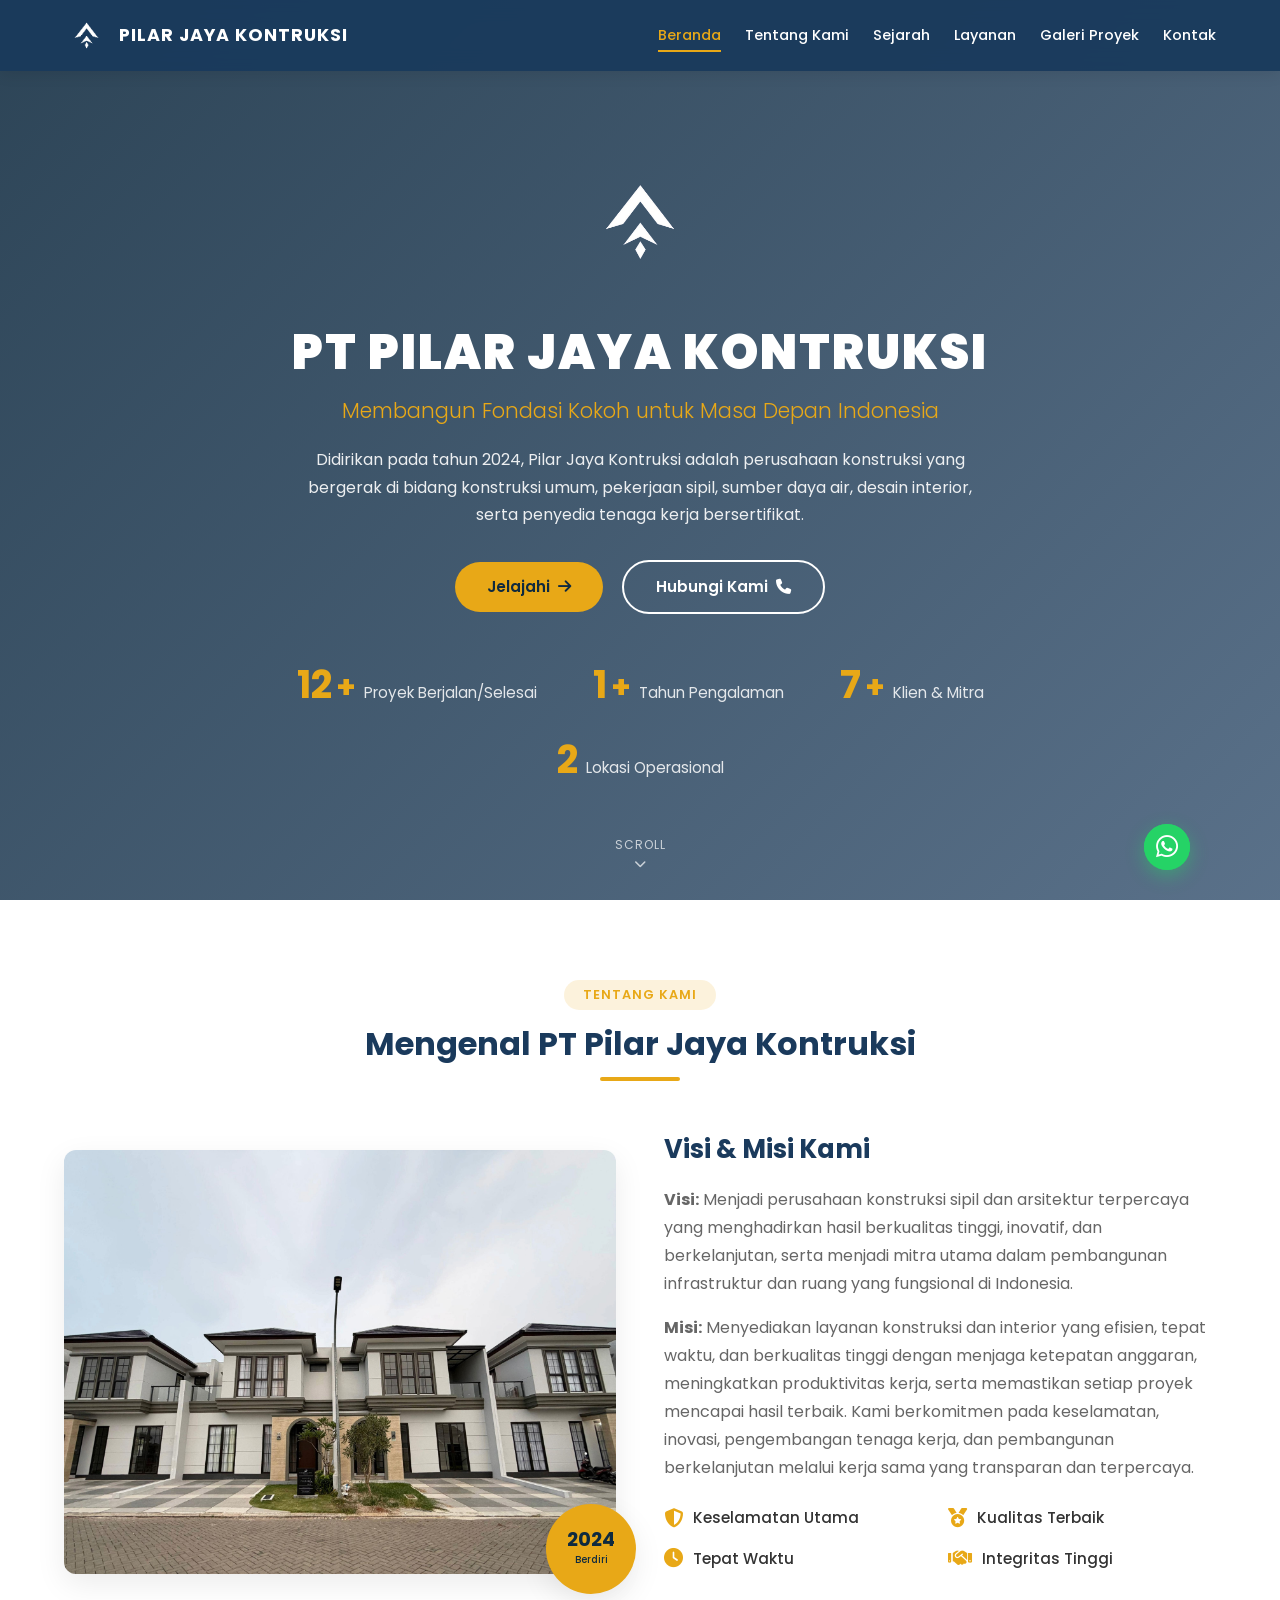
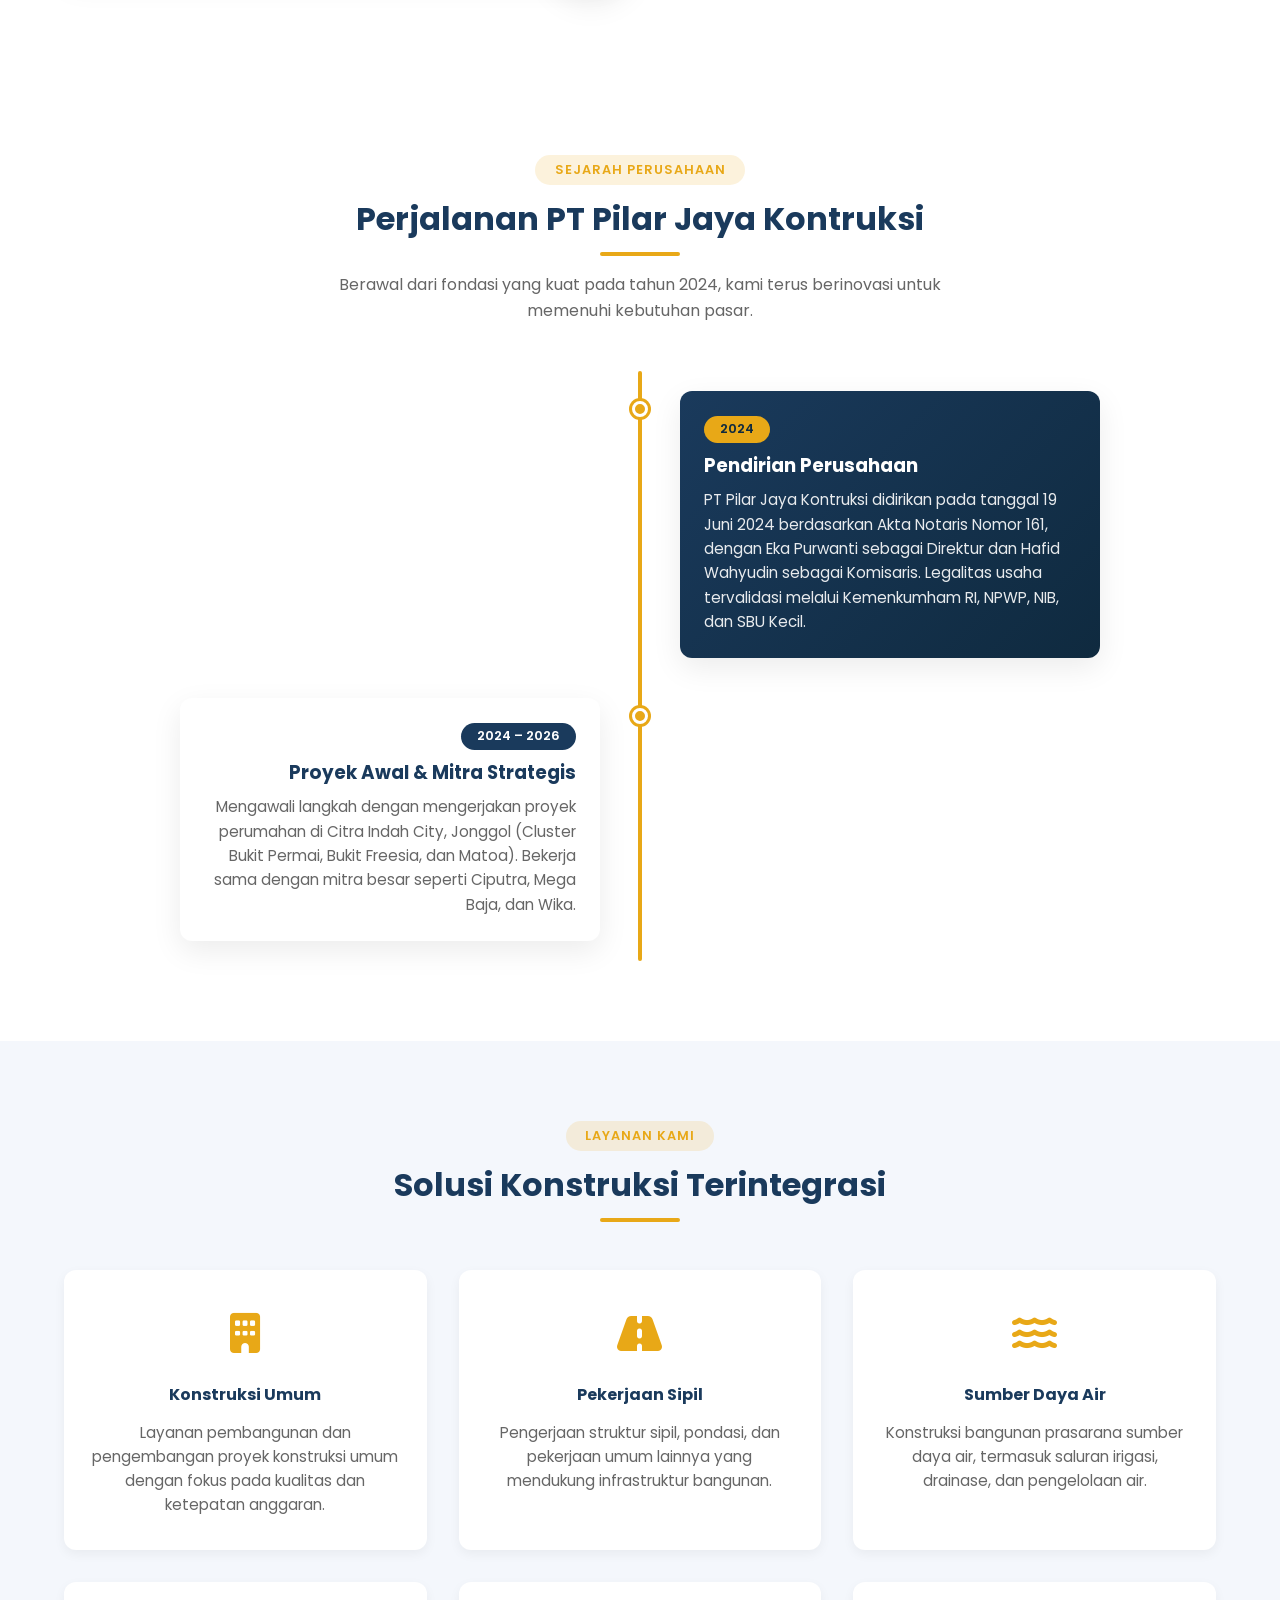
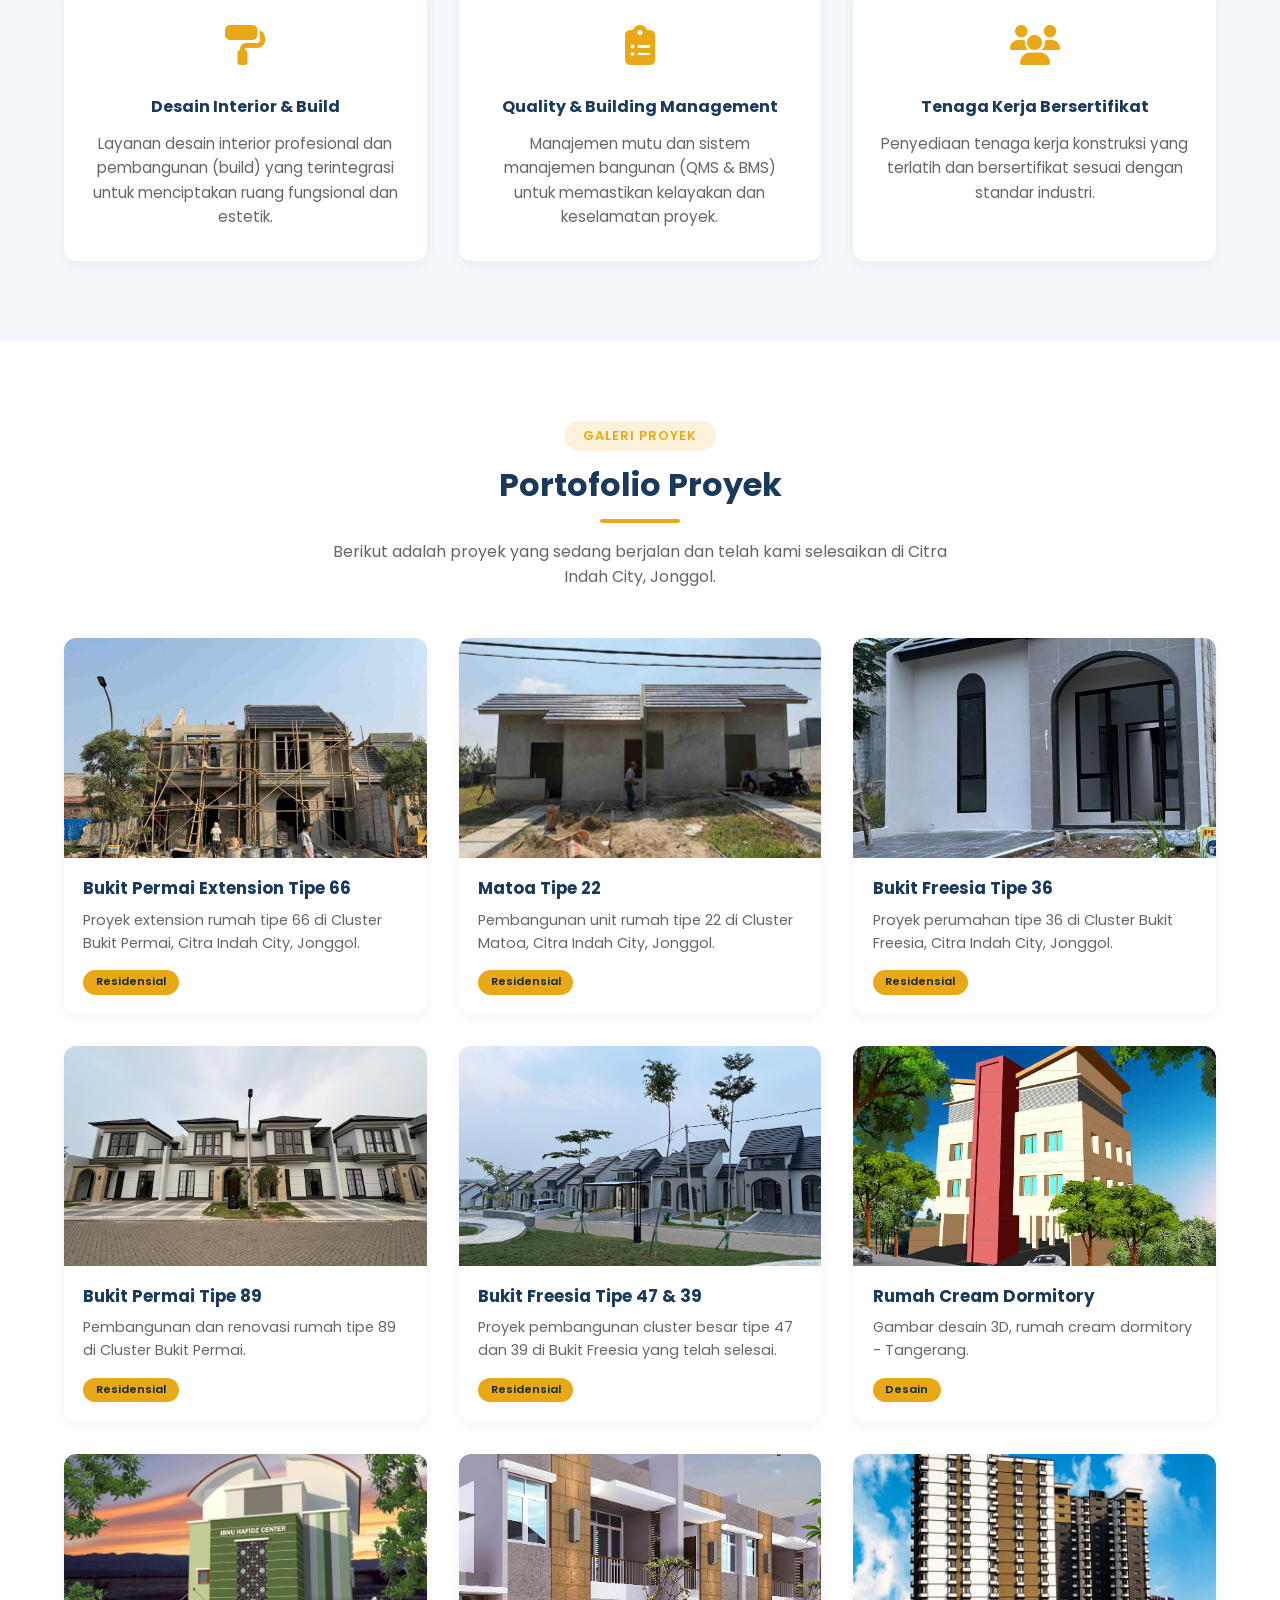
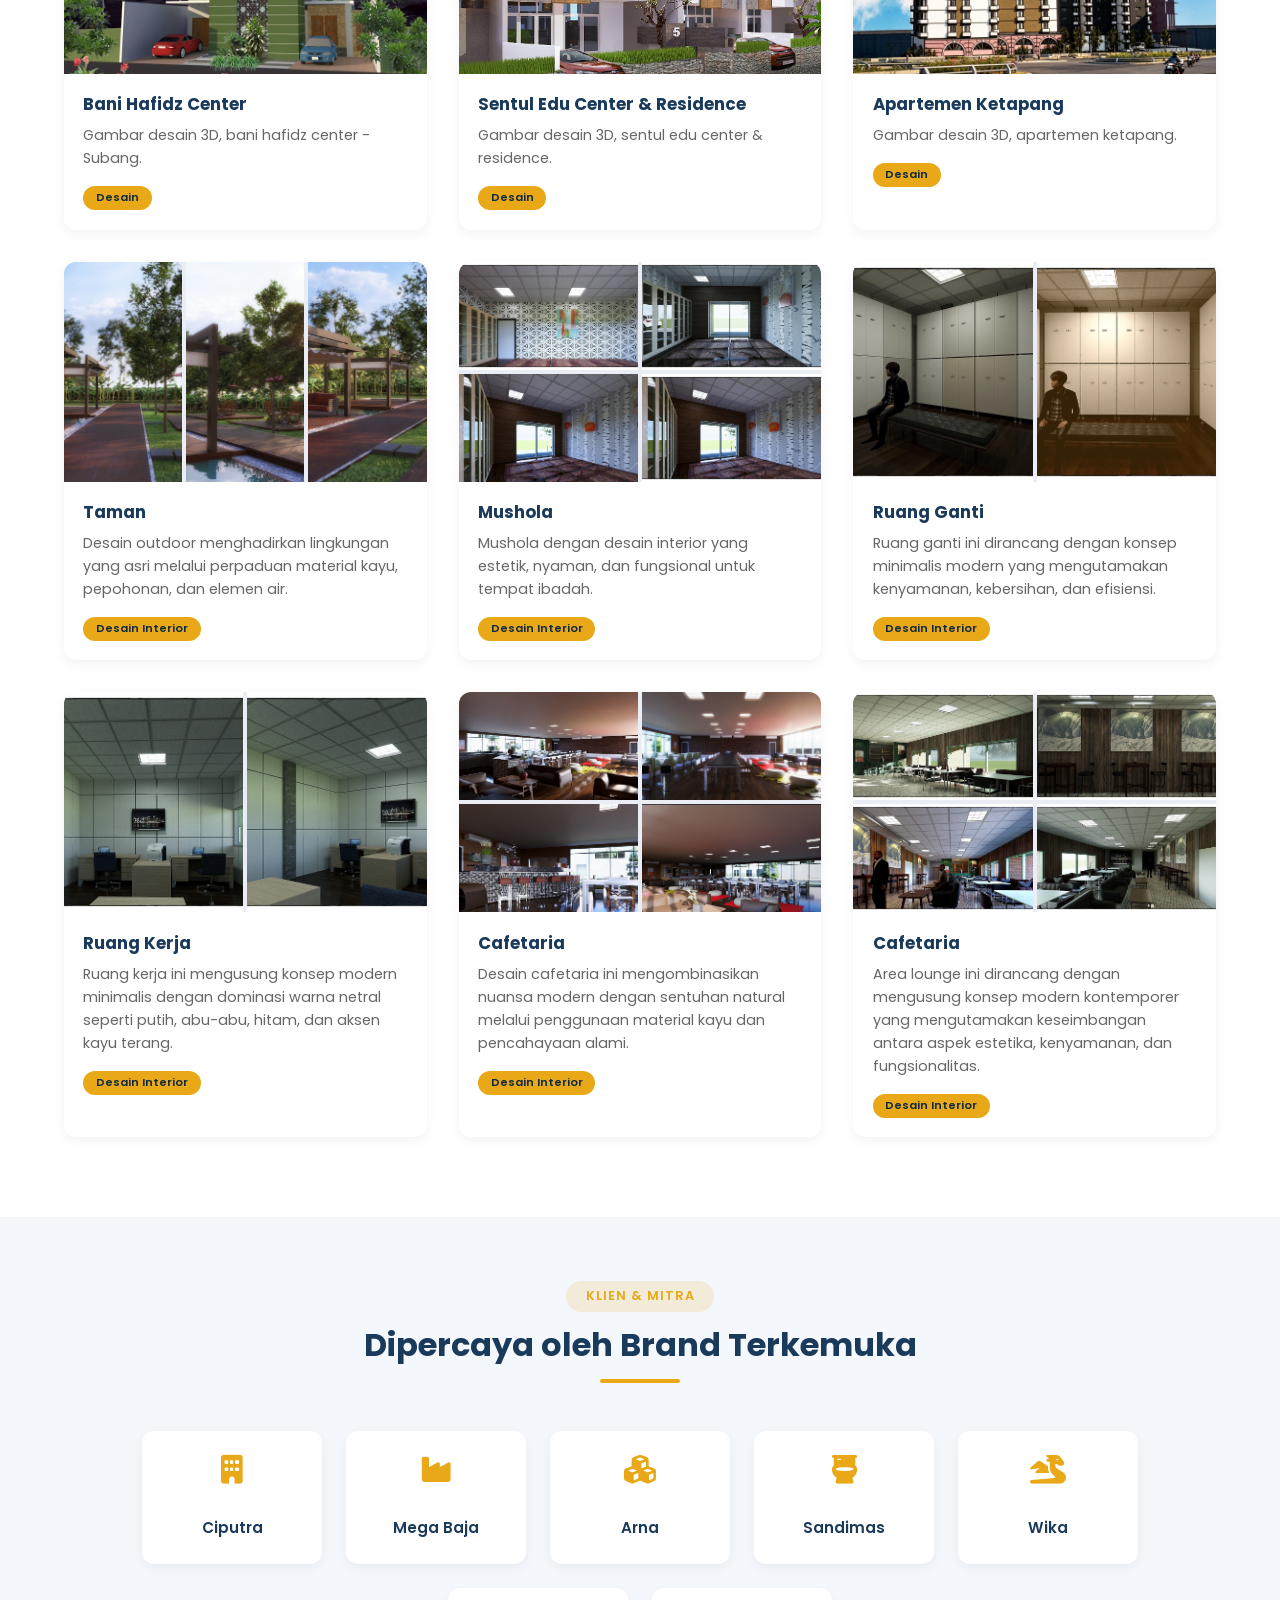
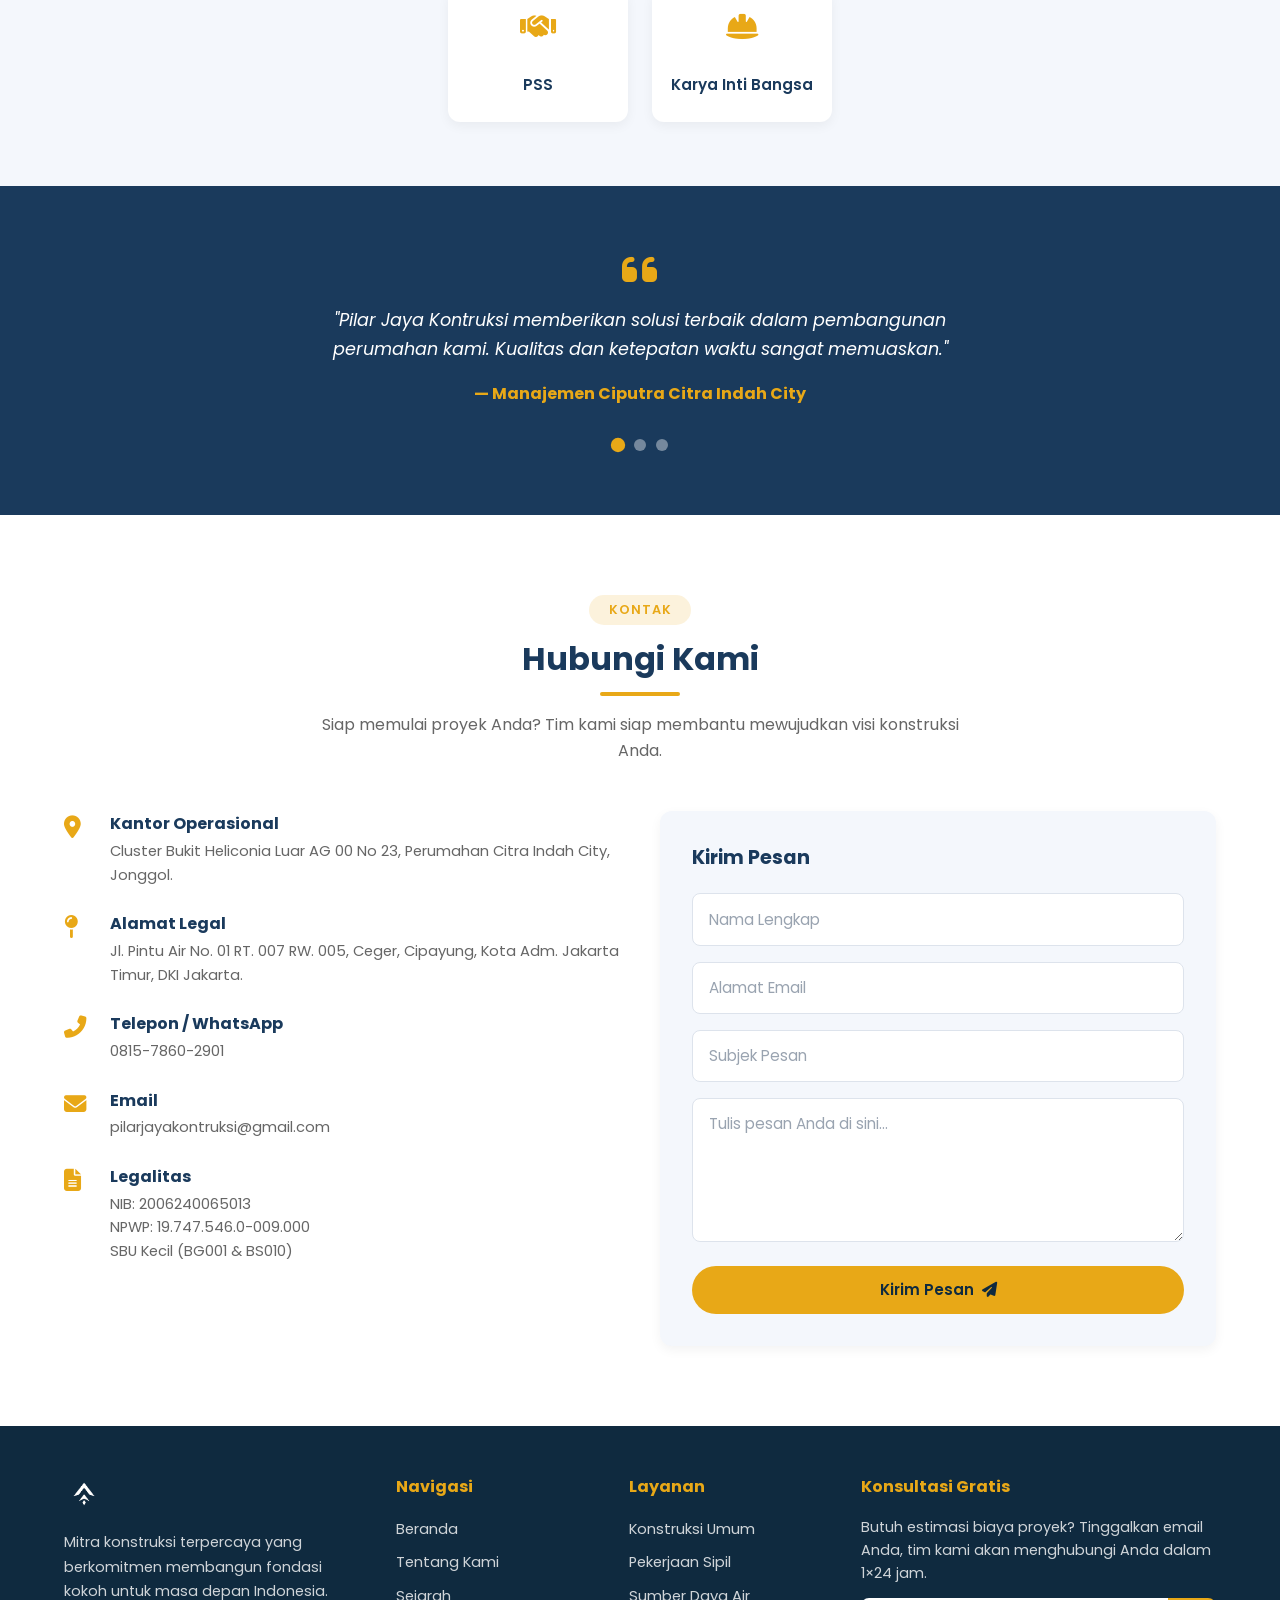
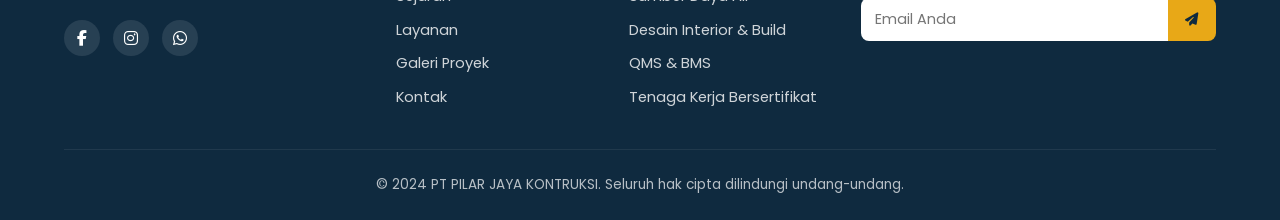
==== commit 5c81ab43: "Menambahkan ikon dan fungsi WhatsApp pada pinggir kiri bawah website, dan ketika di scroll tidak ber" ====
--- a/index.html
+++ b/index.html
@@ -4,20 +4,24 @@
 <head>
   <meta charset="UTF-8" />
   <meta name="viewport" content="width=device-width, initial-scale=1.0" />
+  <meta name="description" content="PT Pilar Jaya Kontruksi — perusahaan konstruksi terpercaya di bidang konstruksi umum, pekerjaan sipil, sumber daya air, desain interior, dan penyedia tenaga kerja bersertifikat." />
+  <meta name="theme-color" content="#1a3a5c" />
   <title>PT Pilar Jaya Kontruksi - Mitra Konstruksi Terpercaya</title>
-  
+
   <!-- Font Awesome (untuk ikon) -->
   <link rel="stylesheet" href="https://cdnjs.cloudflare.com/ajax/libs/font-awesome/6.4.0/css/all.min.css" />
-  
+
   <!-- Google Fonts -->
+  <link rel="preconnect" href="https://fonts.googleapis.com" />
+  <link rel="preconnect" href="https://fonts.gstatic.com" crossorigin />
   <link href="https://fonts.googleapis.com/css2?family=Poppins:wght@300;400;500;600;700;800;900&display=swap" rel="stylesheet" />
-  
+
   <!-- CSS Utama -->
   <link rel="stylesheet" href="style.css" />
 </head>
 
 <body>
-  
+
   <!-- ===== PRELOADER ===== -->
   <div class="preloader" id="preloader">
     <div class="loader">
@@ -25,12 +29,12 @@
       <p>PT PILAR JAYA KONTRUKSI</p>
     </div>
   </div>
-  
+
   <!-- ===== NAVBAR ===== -->
   <nav class="navbar" id="navbar">
     <div class="nav-container">
       <a href="#beranda" class="nav-logo">
-        <img src="logo.jpg" alt="PILAR JAYA KONTRUKSI" />
+        <img src="logo.jpg" alt="PT Pilar Jaya Kontruksi" />
         <span class="nav-logo-text">PILAR JAYA KONTRUKSI</span>
       </a>
       <ul class="nav-menu" id="navMenu">
@@ -41,18 +45,18 @@
         <li><a href="#galeri" class="nav-link">Galeri Proyek</a></li>
         <li><a href="#kontak" class="nav-link">Kontak</a></li>
       </ul>
-      <div class="hamburger" id="hamburger">
+      <button class="hamburger" id="hamburger" aria-label="Buka menu navigasi" aria-expanded="false" aria-controls="navMenu">
         <span></span><span></span><span></span>
-      </div>
+      </button>
     </div>
   </nav>
-  
+
   <!-- ===== HERO ===== -->
   <section class="hero" id="beranda">
     <div class="hero-overlay"></div>
     <div class="hero-content">
       <div class="hero-logo-img">
-        <img src="logo.jpg" alt="PILAR JAYA KONTRUKSI" />
+        <img src="logo.jpg" alt="PT Pilar Jaya Kontruksi" />
       </div>
       <h1 class="hero-title">PT PILAR JAYA KONTRUKSI</h1>
       <p class="hero-subtitle">Membangun Fondasi Kokoh untuk Masa Depan Indonesia</p>
@@ -79,7 +83,7 @@
           <span class="stat-label">Tahun Pengalaman</span>
         </div>
         <div class="stat-item">
-          <span class="stat-number" data-target="8">0</span>
+          <span class="stat-number" data-target="7">0</span>
           <span class="stat-plus">+</span>
           <span class="stat-label">Klien &amp; Mitra</span>
         </div>
@@ -94,7 +98,7 @@
       <i class="fas fa-chevron-down"></i>
     </div>
   </section>
-  
+
   <!-- ===== TENTANG ===== -->
   <section class="tentang" id="tentang">
     <div class="section-container">
@@ -106,7 +110,7 @@
       <div class="tentang-content">
         <div class="tentang-image">
           <div class="image-frame">
-            <img src="IMG-20260709-WA0069.jpg" alt="Proyek Konstruksi" loading="lazy" onerror="this.src='IMG-20260709-WA0069.jpg'" />
+            <img src="IMG-20260709-WA0069.jpg" alt="Proyek Konstruksi Pilar Jaya" loading="lazy" />
           </div>
           <div class="image-badge">
             <span>2024</span>
@@ -131,7 +135,7 @@
       </div>
     </div>
   </section>
-  
+
   <!-- ===== SEJARAH ===== -->
   <section class="sejarah" id="sejarah">
     <div class="section-container">
@@ -156,13 +160,13 @@
           <div class="timeline-card">
             <span class="timeline-year">2024 – 2026</span>
             <h4>Proyek Awal &amp; Mitra Strategis</h4>
-            <p>Mengawali langkah dengan mengerjakan proyek perumahan di Citra Indah City, Jonggol (Cluster Bukit Permai, Bukit Freesia, dan Matoa). Bekerja sama dengan mitra besar seperti Ciputra, Mega Baja, Wika, dan Badan Gizi Nasional.</p>
-          </div>
-        </div>
-      </div>
-    </div>
-  </section>
-  
+            <p>Mengawali langkah dengan mengerjakan proyek perumahan di Citra Indah City, Jonggol (Cluster Bukit Permai, Bukit Freesia, dan Matoa). Bekerja sama dengan mitra besar seperti Ciputra, Mega Baja, dan Wika.</p>
+          </div>
+        </div>
+      </div>
+    </div>
+  </section>
+
   <!-- ===== LAYANAN ===== -->
   <section class="layanan" id="layanan">
     <div class="section-container">
@@ -205,7 +209,7 @@
       </div>
     </div>
   </section>
-  
+
   <!-- ===== GALERI ===== -->
   <section class="galeri" id="galeri">
     <div class="section-container">
@@ -218,7 +222,7 @@
       <div class="galeri-grid" id="galeriGrid"></div>
     </div>
   </section>
-  
+
   <!-- ===== KLIEN & MITRA ===== -->
   <section class="klien" id="klien">
     <div class="section-container">
@@ -234,12 +238,11 @@
         <div class="klien-item"><i class="fas fa-toilet"></i> <br /> Sandimas</div>
         <div class="klien-item"><i class="fas fa-dragon"></i> <br /> Wika</div>
         <div class="klien-item"><i class="fas fa-handshake"></i> <br /> PSS</div>
-        <div class="klien-item"><i class="fas fa-utensils"></i> <br /> Badan Gizi Nasional</div>
         <div class="klien-item"><i class="fas fa-hard-hat"></i> <br /> Karya Inti Bangsa</div>
       </div>
     </div>
   </section>
-  
+
   <!-- ===== TESTIMONIAL ===== -->
   <section class="testimonial-brief">
     <div class="section-container">
@@ -261,13 +264,13 @@
         </div>
       </div>
       <div class="testimonial-dots" id="testimonialDots">
-        <span class="dot active" data-index="0"></span>
-        <span class="dot" data-index="1"></span>
-        <span class="dot" data-index="2"></span>
-      </div>
-    </div>
-  </section>
-  
+        <span class="dot active" data-index="0" role="button" tabindex="0" aria-label="Testimoni 1"></span>
+        <span class="dot" data-index="1" role="button" tabindex="0" aria-label="Testimoni 2"></span>
+        <span class="dot" data-index="2" role="button" tabindex="0" aria-label="Testimoni 3"></span>
+      </div>
+    </div>
+  </section>
+
   <!-- ===== KONTAK ===== -->
   <section class="kontak" id="kontak">
     <div class="section-container">
@@ -297,14 +300,14 @@
             <i class="fas fa-phone-alt"></i>
             <div>
               <h4>Telepon / WhatsApp</h4>
-              <p>0815-7860-2901</p>
+              <p><a href="https://wa.me/6281578602901" target="_blank" rel="noopener noreferrer">0815-7860-2901</a></p>
             </div>
           </div>
           <div class="kontak-card">
             <i class="fas fa-envelope"></i>
             <div>
               <h4>Email</h4>
-              <p>pilarjayakontruksi@gmail.com</p>
+              <p><a href="mailto:pilarjayakontruksi@gmail.com">pilarjayakontruksi@gmail.com</a></p>
             </div>
           </div>
           <div class="kontak-card">
@@ -315,20 +318,20 @@
             </div>
           </div>
         </div>
-        
-        <form class="kontak-form" id="kontakForm">
+
+        <form class="kontak-form" id="kontakForm" novalidate>
           <h3>Kirim Pesan</h3>
           <div class="form-group">
-            <input type="text" id="nama" placeholder="Nama Lengkap" required />
+            <input type="text" id="nama" name="nama" placeholder="Nama Lengkap" required autocomplete="name" />
           </div>
           <div class="form-group">
-            <input type="email" id="email" placeholder="Alamat Email" required />
+            <input type="email" id="email" name="email" placeholder="Alamat Email" required autocomplete="email" />
           </div>
           <div class="form-group">
-            <input type="text" id="subjek" placeholder="Subjek Pesan" required />
+            <input type="text" id="subjek" name="subjek" placeholder="Subjek Pesan" required />
           </div>
           <div class="form-group">
-            <textarea id="pesan" rows="5" placeholder="Tulis pesan Anda di sini..." required></textarea>
+            <textarea id="pesan" name="pesan" rows="5" placeholder="Tulis pesan Anda di sini..." required></textarea>
           </div>
           <button type="submit" class="btn btn-primary btn-block">
             Kirim Pesan <i class="fas fa-paper-plane"></i>
@@ -338,14 +341,14 @@
       </div>
     </div>
   </section>
-  
+
   <!-- ===== FOOTER ===== -->
   <footer class="footer">
     <div class="footer-container">
       <div class="footer-grid">
         <div class="footer-about">
           <div class="footer-logo">
-            <img src="logo.jpg" alt="PILAR JAYA KONTRUKSI" />
+            <img src="logo.jpg" alt="PT Pilar Jaya Kontruksi" />
           </div>
           <p>Mitra konstruksi terpercaya yang berkomitmen membangun fondasi kokoh untuk masa depan Indonesia.</p>
           <div class="footer-social">
@@ -354,7 +357,7 @@
             <a href="https://wa.me/6281578602901" target="_blank" rel="noopener noreferrer" aria-label="WhatsApp"><i class="fab fa-whatsapp"></i></a>
           </div>
         </div>
-        
+
         <div class="footer-links">
           <h4>Navigasi</h4>
           <ul>
@@ -366,7 +369,7 @@
             <li><a href="#kontak">Kontak</a></li>
           </ul>
         </div>
-        
+
         <div class="footer-links">
           <h4>Layanan</h4>
           <ul>
@@ -378,38 +381,47 @@
             <li><a href="#layanan">Tenaga Kerja Bersertifikat</a></li>
           </ul>
         </div>
-        
+
         <div class="footer-newsletter">
-          <h4>Newsletter</h4>
-          <p>Berlangganan untuk mendapatkan update proyek dan berita terbaru dari kami.</p>
+          <h4>Konsultasi Gratis</h4>
+          <p>Butuh estimasi biaya proyek? Tinggalkan email Anda, tim kami akan menghubungi Anda dalam 1×24 jam.</p>
           <form class="newsletter-form" id="newsletterForm">
-            <input type="email" placeholder="Email Anda" required />
-            <button type="submit"><i class="fas fa-paper-plane"></i></button>
+            <input type="email" placeholder="Email Anda" required aria-label="Email untuk konsultasi" />
+            <button type="submit" aria-label="Minta konsultasi"><i class="fas fa-paper-plane"></i></button>
           </form>
         </div>
       </div>
-      
+
       <div class="footer-bottom">
         <p>&copy; 2024 PT PILAR JAYA KONTRUKSI. Seluruh hak cipta dilindungi undang-undang.</p>
       </div>
     </div>
   </footer>
-  
+
+  <!-- ===== FLOATING WHATSAPP ===== -->
+  <a href="https://wa.me/6281578602901?text=Halo%20PT%20Pilar%20Jaya%20Kontruksi%2C%20saya%20ingin%20bertanya%20mengenai%20layanan%20konstruksi."
+     class="whatsapp-float"
+     target="_blank"
+     rel="noopener noreferrer"
+     aria-label="Hubungi kami via WhatsApp">
+    <i class="fab fa-whatsapp"></i>
+  </a>
+
   <!-- ===== BACK TO TOP ===== -->
   <button class="back-to-top" id="backToTop" aria-label="Kembali ke atas">
     <i class="fas fa-arrow-up"></i>
   </button>
-  
+
   <!-- ===== LIGHTBOX ===== -->
-  <div class="lightbox" id="lightbox">
-    <span class="lightbox-close" id="lightboxClose">&times;</span>
+  <div class="lightbox" id="lightbox" role="dialog" aria-modal="true" aria-label="Pratinjau gambar">
+    <button class="lightbox-close" id="lightboxClose" aria-label="Tutup pratinjau">&times;</button>
     <img src="" alt="" id="lightboxImg" />
     <div class="lightbox-caption" id="lightboxCaption"></div>
   </div>
-  
+
   <!-- ===== JAVASCRIPT ===== -->
   <script src="main.js"></script>
-  
+
 </body>
 
 </html>
--- a/style.css
+++ b/style.css
@@ -1,39 +1,66 @@
-/* ================================================================
-   RESET & BASE
-   ================================================================ */
-* {
+/* ==
+   1. RESET & BASE
+   == */
+*,
+*::before,
+*::after {
   margin: 0;
   padding: 0;
   box-sizing: border-box;
 }
 
 :root {
+  /* Warna */
   --primary: #1a3a5c;
+  --primary-dark: #0f2a3f;
   --secondary: #e8a817;
+  --secondary-hover: #f0b922;
   --dark: #0f2a3f;
-  --light: #f8f9fa;
+  --light: #f4f7fc;
+  --white: #fff;
   --text: #333;
   --text-light: #666;
-  --white: #fff;
+  --border: #dde3ec;
+  --success: #1e8e3e;
+  --wa-green: #25D366;
+  --wa-green-hover: #1ebe5d;
+
+  /* Layout */
+  --nav-height: 72px;
+  --container-max: 1300px;
+  --section-pad-y: 5rem;
+  --section-pad-x: 5%;
+
+  /* Efek */
+  --shadow-sm: 0 4px 12px rgba(0, 0, 0, 0.05);
   --shadow: 0 10px 30px rgba(0, 0, 0, 0.08);
+  --shadow-lg: 0 15px 40px rgba(0, 0, 0, 0.12);
+  --radius-sm: 8px;
+  --radius: 12px;
+  --radius-pill: 50px;
+
+  /* Transisi */
   --transition: all 0.3s ease;
+  --transition-slow: all 0.5s ease;
 }
 
 html {
   scroll-behavior: smooth;
-  scroll-padding-top: 80px;
+  scroll-padding-top: var(--nav-height);
 }
 
 body {
-  font-family: 'Poppins', sans-serif;
+  font-family: 'Poppins', system-ui, -apple-system, sans-serif;
+  font-size: 16px;
+  line-height: 1.6;
   color: var(--text);
   background: var(--white);
   overflow-x: hidden;
 }
 
 a {
+  color: inherit;
   text-decoration: none;
-  color: inherit;
 }
 
 img {
@@ -42,9 +69,25 @@
   height: auto;
 }
 
-/* ================================================================
-   PRELOADER
-   ================================================================ */
+button {
+  font-family: inherit;
+  cursor: pointer;
+}
+
+/* Focus outline untuk keyboard users */
+a:focus-visible,
+button:focus-visible,
+input:focus-visible,
+textarea:focus-visible,
+.dot:focus-visible {
+  outline: 3px solid var(--secondary);
+  outline-offset: 3px;
+  border-radius: 4px;
+}
+
+/* ==
+   2. PRELOADER
+   == */
 .preloader {
   position: fixed;
   inset: 0;
@@ -53,12 +96,13 @@
   align-items: center;
   justify-content: center;
   background: var(--primary);
-  transition: opacity 0.5s, visibility 0.5s;
+  transition: opacity 0.5s ease, visibility 0.5s ease;
 }
 
 .preloader.hide {
   opacity: 0;
   visibility: hidden;
+  pointer-events: none;
 }
 
 .loader {
@@ -74,45 +118,43 @@
 
 .loader p {
   margin-top: 1rem;
+  font-size: 0.9rem;
   font-weight: 600;
   letter-spacing: 2px;
 }
 
 @keyframes bounce {
-  0%,
-  100% {
-    transform: translateY(0);
-  }
-  50% {
-    transform: translateY(-15px);
-  }
-}
-
-/* ================================================================
-   NAVBAR
-   ================================================================ */
+  0%, 100% { transform: translateY(0); }
+  50%      { transform: translateY(-15px); }
+}
+
+/* ==
+   3. NAVBAR
+   == */
 .navbar {
   position: fixed;
   top: 0;
+  left: 0;
   width: 100%;
   padding: 0.8rem 5%;
   z-index: 999;
   background: rgba(26, 58, 92, 0.95);
   backdrop-filter: blur(10px);
+  -webkit-backdrop-filter: blur(10px);
   box-shadow: 0 2px 15px rgba(0, 0, 0, 0.1);
-  transition: var(--transition);
+  transition: padding 0.3s ease, background 0.3s ease;
 }
 
 .navbar.scrolled {
   padding: 0.5rem 5%;
-  background: rgba(26, 58, 92, 0.98);
+  background: rgba(15, 42, 63, 0.98);
 }
 
 .nav-container {
   display: flex;
   align-items: center;
   justify-content: space-between;
-  max-width: 1300px;
+  max-width: var(--container-max);
   margin: 0 auto;
 }
 
@@ -120,13 +162,13 @@
   display: flex;
   align-items: center;
   gap: 10px;
-  text-decoration: none;
+  flex-shrink: 0;
 }
 
 .nav-logo img {
-  display: block;
   height: 45px;
   width: auto;
+  object-fit: contain;
 }
 
 .nav-logo-text {
@@ -145,11 +187,12 @@
 
 .nav-link {
   position: relative;
+  display: inline-block;
   padding: 0.3rem 0;
   font-size: 0.9rem;
   font-weight: 500;
   color: var(--white);
-  transition: var(--transition);
+  transition: color 0.3s ease;
 }
 
 .nav-link::after {
@@ -160,7 +203,7 @@
   width: 0;
   height: 2px;
   background: var(--secondary);
-  transition: width 0.3s;
+  transition: width 0.3s ease;
 }
 
 .nav-link:hover::after,
@@ -172,70 +215,90 @@
   color: var(--secondary);
 }
 
+/* Hamburger */
 .hamburger {
   display: none;
   flex-direction: column;
+  justify-content: center;
   gap: 5px;
-  cursor: pointer;
+  width: 32px;
+  height: 32px;
+  padding: 4px;
+  background: transparent;
+  border: none;
 }
 
 .hamburger span {
-  width: 25px;
+  display: block;
+  width: 100%;
   height: 3px;
   background: var(--white);
   border-radius: 3px;
-  transition: var(--transition);
-}
-
-/* ================================================================
-   HERO
-   ================================================================ */
+  transition: transform 0.3s ease, opacity 0.3s ease;
+}
+
+.hamburger.active span:nth-child(1) {
+  transform: translateY(8px) rotate(45deg);
+}
+
+.hamburger.active span:nth-child(2) {
+  opacity: 0;
+}
+
+.hamburger.active span:nth-child(3) {
+  transform: translateY(-8px) rotate(-45deg);
+}
+
+/* ==
+   4. HERO
+   == */
 .hero {
   position: relative;
   display: flex;
   align-items: center;
   justify-content: center;
-  height: 100vh;
-  min-height: 700px;
+  min-height: 100vh;
+  padding: 100px 2rem 60px;
   text-align: center;
   color: var(--white);
-  background: url('https://images.unsplash.com/photo-1504917595217-d4dc5ebe6122?w=1400&h=900&fit=crop') center / cover no-repeat;
+  background: url('https://images.unsplash.com/photo-1504917595217-d4dc5ebe6122?w=1600&h=1000&fit=crop')
+              center / cover no-repeat;
+  background-attachment: fixed;
 }
 
 .hero-overlay {
   position: absolute;
   inset: 0;
-  background: linear-gradient(135deg, rgba(15, 42, 63, 0.85) 0%, rgba(26, 58, 92, 0.7) 100%);
+  background: linear-gradient(
+    135deg,
+    rgba(15, 42, 63, 0.88) 0%,
+    rgba(26, 58, 92, 0.72) 100%
+  );
 }
 
 .hero-content {
   position: relative;
   z-index: 2;
+  width: 100%;
   max-width: 900px;
-  padding: 0 2rem;
 }
 
 .hero-logo-img {
   display: inline-block;
   margin-bottom: 1.8rem;
-  animation: float 3s ease-in-out infinite;
+  animation: float 4s ease-in-out infinite;
 }
 
 .hero-logo-img img {
-  display: block;
   height: 130px;
   width: auto;
   margin: 0 auto;
+  object-fit: contain;
 }
 
 @keyframes float {
-  0%,
-  100% {
-    transform: translateY(0);
-  }
-  50% {
-    transform: translateY(-10px);
-  }
+  0%, 100% { transform: translateY(0); }
+  50%      { transform: translateY(-10px); }
 }
 
 .hero-title {
@@ -243,11 +306,12 @@
   font-size: clamp(1.8rem, 4.5vw, 3rem);
   font-weight: 900;
   letter-spacing: 2px;
+  line-height: 1.2;
 }
 
 .hero-subtitle {
   margin-bottom: 1.2rem;
-  font-size: 1.3rem;
+  font-size: clamp(1rem, 2vw, 1.3rem);
   font-weight: 300;
   color: var(--secondary);
 }
@@ -256,9 +320,11 @@
   max-width: 700px;
   margin: 0 auto 2rem;
   font-size: 1rem;
+  line-height: 1.7;
   opacity: 0.9;
 }
 
+/* Tombol */
 .hero-buttons {
   display: flex;
   flex-wrap: wrap;
@@ -271,23 +337,31 @@
 .btn {
   display: inline-flex;
   align-items: center;
+  justify-content: center;
   gap: 8px;
   padding: 0.8rem 2rem;
+  font-family: inherit;
   font-size: 0.95rem;
   font-weight: 600;
   border: none;
-  border-radius: 50px;
+  border-radius: var(--radius-pill);
   cursor: pointer;
   transition: var(--transition);
 }
 
+.btn:disabled {
+  cursor: not-allowed;
+  opacity: 0.7;
+  transform: none !important;
+}
+
 .btn-primary {
-  color: var(--dark);
+  color: var(--primary-dark);
   background: var(--secondary);
 }
 
-.btn-primary:hover {
-  background: #f0b922;
+.btn-primary:hover:not(:disabled) {
+  background: var(--secondary-hover);
   transform: translateY(-3px);
   box-shadow: 0 10px 25px rgba(232, 168, 23, 0.4);
 }
@@ -298,12 +372,17 @@
   border: 2px solid var(--white);
 }
 
-.btn-outline:hover {
+.btn-outline:hover:not(:disabled) {
   color: var(--primary);
   background: var(--white);
   transform: translateY(-3px);
 }
 
+.btn-block {
+  width: 100%;
+}
+
+/* Statistik */
 .hero-stats {
   display: flex;
   flex-wrap: wrap;
@@ -314,25 +393,24 @@
 .stat-item {
   display: flex;
   align-items: baseline;
-  gap: 6px;
+  gap: 4px;
+  line-height: 1.2;
+  color: var(--secondary);
+}
+
+.stat-number {
   font-size: 2.4rem;
   font-weight: 700;
-  line-height: 1.2;
-  color: var(--secondary);
-}
-
-.stat-item .stat-number {
-  font-size: 2.4rem;
-}
-
-.stat-item .stat-plus {
+}
+
+.stat-plus {
   font-size: 2rem;
   font-weight: 700;
   color: var(--secondary);
 }
 
-.stat-item .stat-label {
-  margin-left: 2px;
+.stat-label {
+  margin-left: 4px;
   font-size: 0.95rem;
   font-weight: 400;
   white-space: nowrap;
@@ -340,6 +418,7 @@
   opacity: 0.85;
 }
 
+/* Scroll indicator */
 .scroll-indicator {
   position: absolute;
   bottom: 30px;
@@ -347,6 +426,10 @@
   display: flex;
   flex-direction: column;
   align-items: center;
+  gap: 4px;
+  font-size: 0.75rem;
+  letter-spacing: 1px;
+  text-transform: uppercase;
   color: var(--white);
   opacity: 0.7;
   transform: translateX(-50%);
@@ -354,24 +437,19 @@
 }
 
 @keyframes bounceDown {
-  0%,
-  100% {
-    transform: translateX(-50%) translateY(0);
-  }
-  50% {
-    transform: translateX(-50%) translateY(10px);
-  }
-}
-
-/* ================================================================
-   SECTIONS COMMON
-   ================================================================ */
+  0%, 100% { transform: translateX(-50%) translateY(0); }
+  50%      { transform: translateX(-50%) translateY(10px); }
+}
+
+/* ==
+   5. SECTION UMUM
+   == */
 section {
-  padding: 5rem 5%;
+  padding: var(--section-pad-y) var(--section-pad-x);
 }
 
 .section-container {
-  max-width: 1300px;
+  max-width: var(--container-max);
   margin: 0 auto;
 }
 
@@ -387,16 +465,18 @@
   font-size: 0.8rem;
   font-weight: 600;
   letter-spacing: 1px;
+  text-transform: uppercase;
   color: var(--secondary);
   background: rgba(232, 168, 23, 0.15);
-  border-radius: 50px;
+  border-radius: var(--radius-pill);
 }
 
 .section-title {
   margin-bottom: 0.8rem;
-  font-size: 2rem;
+  font-size: clamp(1.5rem, 3vw, 2rem);
   font-weight: 700;
   color: var(--primary);
+  line-height: 1.3;
 }
 
 .section-divider {
@@ -408,14 +488,14 @@
 }
 
 .section-desc {
-  max-width: 600px;
+  max-width: 640px;
   margin: 1rem auto 0;
   color: var(--text-light);
 }
 
-/* ================================================================
-   TENTANG
-   ================================================================ */
+/* ==
+   6. TENTANG
+   == */
 .tentang-content {
   display: grid;
   grid-template-columns: 1fr 1fr;
@@ -429,14 +509,14 @@
 
 .image-frame {
   overflow: hidden;
-  border-radius: 10px;
+  border-radius: var(--radius);
   box-shadow: var(--shadow);
 }
 
 .image-frame img {
   width: 100%;
   height: auto;
-  transition: transform 0.5s;
+  transition: transform 0.6s ease;
 }
 
 .image-frame:hover img {
@@ -454,7 +534,7 @@
   width: 90px;
   height: 90px;
   font-weight: 700;
-  color: var(--dark);
+  color: var(--primary-dark);
   background: var(--secondary);
   border-radius: 50%;
   box-shadow: var(--shadow);
@@ -462,11 +542,13 @@
 
 .image-badge span {
   font-size: 1.2rem;
+  line-height: 1;
 }
 
 .image-badge small {
   font-size: 0.6rem;
   font-weight: 500;
+  margin-top: 2px;
 }
 
 .tentang-text h3 {
@@ -478,7 +560,7 @@
 .tentang-text p {
   margin-bottom: 1rem;
   font-size: 1rem;
-  line-height: 1.7;
+  line-height: 1.75;
   color: var(--text-light);
 }
 
@@ -492,18 +574,20 @@
 .value-item {
   display: flex;
   align-items: center;
-  gap: 0.5rem;
+  gap: 0.6rem;
+  font-size: 0.95rem;
   font-weight: 500;
 }
 
 .value-item i {
+  flex-shrink: 0;
   font-size: 1.2rem;
   color: var(--secondary);
 }
 
-/* ================================================================
-   SEJARAH – TIMELINE
-   ================================================================ */
+/* ==
+   7. SEJARAH — TIMELINE
+   == */
 .timeline {
   position: relative;
   max-width: 1000px;
@@ -559,13 +643,14 @@
 .timeline-card {
   padding: 1.5rem;
   background: var(--white);
-  border-radius: 10px;
+  border-radius: var(--radius);
   box-shadow: var(--shadow);
-  transition: transform 0.3s;
+  transition: transform 0.3s ease, box-shadow 0.3s ease;
 }
 
 .timeline-card:hover {
   transform: translateY(-5px);
+  box-shadow: var(--shadow-lg);
 }
 
 .timeline-year {
@@ -573,36 +658,47 @@
   margin-bottom: 0.5rem;
   padding: 0.2rem 1rem;
   font-size: 0.8rem;
+  font-weight: 600;
   color: var(--white);
   background: var(--primary);
-  border-radius: 50px;
+  border-radius: var(--radius-pill);
 }
 
 .timeline-card h4 {
   margin-bottom: 0.5rem;
+  font-size: 1.15rem;
   color: var(--primary);
 }
 
+.timeline-card p {
+  font-size: 0.95rem;
+  color: var(--text-light);
+}
+
 .highlight-card {
   color: var(--white);
-  background: linear-gradient(135deg, var(--primary) 0%, #0f2a3f 100%);
-}
-
-.highlight-card h4,
+  background: linear-gradient(135deg, var(--primary) 0%, var(--primary-dark) 100%);
+}
+
+.highlight-card h4 {
+  color: var(--white);
+}
+
+.highlight-card p {
+  color: var(--white);
+  opacity: 0.9;
+}
+
 .highlight-card .timeline-year {
-  color: var(--dark);
+  color: var(--primary-dark);
   background: var(--secondary);
 }
 
-.highlight-card p {
-  opacity: 0.9;
-}
-
-/* ================================================================
-   LAYANAN
-   ================================================================ */
+/* ==
+   8. LAYANAN
+   == */
 .layanan {
-  background: #f4f7fc;
+  background: var(--light);
 }
 
 .layanan-grid {
@@ -615,14 +711,14 @@
   padding: 2rem 1.5rem;
   text-align: center;
   background: var(--white);
-  border-radius: 12px;
-  box-shadow: var(--shadow);
+  border-radius: var(--radius);
+  box-shadow: var(--shadow-sm);
   transition: var(--transition);
 }
 
 .layanan-card:hover {
   transform: translateY(-8px);
-  box-shadow: 0 15px 35px rgba(0, 0, 0, 0.1);
+  box-shadow: var(--shadow-lg);
 }
 
 .layanan-icon {
@@ -636,9 +732,14 @@
   color: var(--primary);
 }
 
-/* ================================================================
-   GALERI
-   ================================================================ */
+.layanan-card p {
+  font-size: 0.95rem;
+  color: var(--text-light);
+}
+
+/* ==
+   9. GALERI
+   == */
 .galeri-grid {
   display: grid;
   grid-template-columns: repeat(auto-fit, minmax(320px, 1fr));
@@ -648,30 +749,32 @@
 .galeri-item {
   overflow: hidden;
   background: var(--white);
-  border-radius: 12px;
-  box-shadow: var(--shadow);
-  cursor: pointer;
-  transition: var(--transition);
+  border-radius: var(--radius);
+  box-shadow: var(--shadow-sm);
+  transition: transform 0.3s ease, box-shadow 0.3s ease;
 }
 
 .galeri-item:hover {
   transform: translateY(-5px);
+  box-shadow: var(--shadow-lg);
 }
 
 .galeri-image {
   position: relative;
   overflow: hidden;
   height: 220px;
-}
-
-.galeri-image img {
+  cursor: pointer;
+  background: #eaeef4;
+}
+
+.galeri-image > img {
   width: 100%;
   height: 100%;
   object-fit: cover;
-  transition: transform 0.5s;
-}
-
-.galeri-item:hover .galeri-image img {
+  transition: transform 0.5s ease;
+}
+
+.galeri-image:hover > img {
   transform: scale(1.05);
 }
 
@@ -683,11 +786,13 @@
   justify-content: center;
   font-size: 2rem;
   color: var(--white);
-  background: rgba(26, 58, 92, 0.7);
+  background: rgba(26, 58, 92, 0.72);
   opacity: 0;
-  transition: var(--transition);
-}
-
+  transition: opacity 0.3s ease;
+  pointer-events: none;
+}
+
+.galeri-image:hover .galeri-overlay,
 .galeri-item:hover .galeri-overlay {
   opacity: 1;
 }
@@ -698,13 +803,16 @@
 
 .galeri-info h4 {
   margin-bottom: 0.5rem;
+  font-size: 1.05rem;
   color: var(--primary);
+  line-height: 1.4;
 }
 
 .galeri-info p {
   margin-bottom: 0.8rem;
   font-size: 0.9rem;
   color: var(--text-light);
+  line-height: 1.6;
 }
 
 .galeri-tag {
@@ -712,14 +820,12 @@
   padding: 0.2rem 0.8rem;
   font-size: 0.7rem;
   font-weight: 600;
-  color: var(--dark);
+  color: var(--primary-dark);
   background: var(--secondary);
-  border-radius: 50px;
-}
-
-/* ================================================================
-   KOLASE (gabungan beberapa gambar dalam satu kartu)
-   ================================================================ */
+  border-radius: var(--radius-pill);
+}
+
+/* ---------- Kolase ---------- */
 .galeri-image.collage-grid,
 .galeri-image.collage-grid-2,
 .galeri-image.collage-grid-3,
@@ -730,6 +836,10 @@
   overflow: hidden;
 }
 
+.galeri-image.collage-grid-2 {
+  grid-template-columns: repeat(2, 1fr);
+}
+
 .galeri-image.collage-grid-3 {
   grid-template-columns: repeat(3, 1fr);
 }
@@ -737,10 +847,6 @@
 .galeri-image.collage-grid-4 {
   grid-template-columns: repeat(2, 1fr);
   grid-template-rows: repeat(2, 1fr);
-}
-
-.galeri-image.collage-grid-2 {
-  grid-template-columns: repeat(2, 1fr);
 }
 
 .galeri-image.collage-grid img,
@@ -750,103 +856,95 @@
   width: 100%;
   height: 100%;
   object-fit: cover;
-}
-
-.galeri-image.collage-grid .galeri-overlay,
-.galeri-image.collage-grid-2 .galeri-overlay,
-.galeri-image.collage-grid-3 .galeri-overlay,
-.galeri-image.collage-grid-4 .galeri-overlay {
-  position: absolute;
-  inset: 0;
-  display: flex;
-  align-items: center;
+  transition: transform 0.5s ease;
+}
+
+/* Hover: scale gambar individual, bukan seluruh grid */
+.galeri-image.collage-grid-2 img:hover,
+.galeri-image.collage-grid-3 img:hover,
+.galeri-image.collage-grid-4 img:hover {
+  transform: scale(1.06);
+  z-index: 2;
+  position: relative;
+}
+
+/* ==
+   10. KLIEN & MITRA
+   == */
+.klien {
+  padding: 4rem var(--section-pad-x);
+  background: var(--light);
+}
+
+.klien-grid {
+  display: flex;
+  flex-wrap: wrap;
   justify-content: center;
-  font-size: 2rem;
-  color: var(--white);
-  background: rgba(26, 58, 92, 0.7);
-  opacity: 0;
-  transition: var(--transition);
-}
-
-.galeri-item.collage-item:hover .galeri-overlay {
-  opacity: 1;
-}
-
-/* ================================================================
-   KLIEN & MITRA
-   ================================================================ */
-.klien {
-  padding: 4rem 5%;
-  background: var(--light);
-}
-
-.klien-grid {
-  display: grid;
-  grid-template-columns: repeat(auto-fit, minmax(150px, 1fr));
-  gap: 2rem;
-  align-items: stretch;
-  justify-items: center;
+  gap: 1.5rem;
   margin-top: 2rem;
 }
 
 .klien-item {
+  flex: 0 1 180px;
   display: flex;
   flex-direction: column;
   align-items: center;
   justify-content: center;
-  width: 100%;
-  min-height: 100px;
-  padding: 1.5rem 0.5rem;
+  min-height: 110px;
+  padding: 1.5rem 0.8rem;
+  font-size: 0.95rem;
   font-weight: 600;
   text-align: center;
   color: var(--primary);
   background: var(--white);
-  border-radius: 10px;
+  border-radius: var(--radius);
+  box-shadow: var(--shadow-sm);
+  transition: var(--transition);
+}
+
+.klien-item:hover {
+  transform: translateY(-4px) scale(1.03);
   box-shadow: var(--shadow);
-  transition: var(--transition);
-}
-
-.klien-item:hover {
-  transform: scale(1.05);
 }
 
 .klien-item i {
-  margin-bottom: 0.3rem;
+  margin-bottom: 0.5rem;
   font-size: 1.8rem;
   color: var(--secondary);
 }
 
-/* ================================================================
-   TESTIMONIAL
-   ================================================================ */
+/* ==
+   11. TESTIMONIAL
+   == */
 .testimonial-brief {
-  padding: 4rem 5%;
+  padding: 4rem var(--section-pad-x);
   text-align: center;
   color: var(--white);
   background: var(--primary);
 }
 
 .testimonial-slider {
-  position: relative;
+  display: grid;
+  grid-template-areas: 'slide';
   max-width: 750px;
-  min-height: 180px;
   margin: 0 auto;
 }
 
 .testimonial-slide {
-  position: absolute;
-  top: 0;
-  width: 100%;
+  grid-area: slide;
+  padding: 0 1rem;
   opacity: 0;
-  transition: opacity 0.5s;
+  pointer-events: none;
+  transition: opacity 0.5s ease;
 }
 
 .testimonial-slide.active {
-  position: relative;
   opacity: 1;
+  pointer-events: auto;
 }
 
 .testimonial-slide i {
+  display: block;
   margin-bottom: 1rem;
   font-size: 2.5rem;
   color: var(--secondary);
@@ -855,40 +953,52 @@
 .testimonial-slide p {
   font-size: 1.1rem;
   font-style: italic;
-  line-height: 1.6;
+  line-height: 1.7;
 }
 
 .testimonial-slide strong {
   display: block;
   margin-top: 1rem;
+  font-style: normal;
   color: var(--secondary);
 }
 
 .testimonial-dots {
+  display: flex;
+  justify-content: center;
+  gap: 10px;
   margin-top: 2rem;
 }
 
 .dot {
-  display: inline-block;
+  display: block;
   width: 12px;
   height: 12px;
-  margin: 0 5px;
+  padding: 0;
   background: rgba(255, 255, 255, 0.4);
+  border: none;
   border-radius: 50%;
   cursor: pointer;
+  transition: background 0.3s ease, transform 0.3s ease;
+}
+
+.dot:hover {
+  background: rgba(255, 255, 255, 0.7);
 }
 
 .dot.active {
   background: var(--secondary);
-}
-
-/* ================================================================
-   KONTAK
-   ================================================================ */
+  transform: scale(1.2);
+}
+
+/* ==
+   12. KONTAK
+   == */
 .kontak-content {
   display: grid;
   grid-template-columns: 1fr 1fr;
-  gap: 2rem;
+  gap: 2.5rem;
+  align-items: start;
 }
 
 .kontak-card {
@@ -898,21 +1008,41 @@
   margin-bottom: 1.5rem;
 }
 
+.kontak-card:last-child {
+  margin-bottom: 0;
+}
+
 .kontak-card i {
+  flex-shrink: 0;
   width: 30px;
   margin-top: 5px;
-  font-size: 1.5rem;
+  font-size: 1.4rem;
   color: var(--secondary);
 }
 
+.kontak-card h4 {
+  margin-bottom: 0.2rem;
+  font-size: 1rem;
+  color: var(--primary);
+}
+
+.kontak-card p {
+  font-size: 0.92rem;
+  line-height: 1.6;
+  color: var(--text-light);
+}
+
+/* Form */
 .kontak-form {
   padding: 2rem;
-  background: #f8f9fa;
-  border-radius: 12px;
+  background: var(--light);
+  border-radius: var(--radius);
+  box-shadow: var(--shadow-sm);
 }
 
 .kontak-form h3 {
   margin-bottom: 1.2rem;
+  font-size: 1.2rem;
   color: var(--primary);
 }
 
@@ -923,36 +1053,57 @@
 .form-group input,
 .form-group textarea {
   width: 100%;
-  padding: 0.8rem 1rem;
+  padding: 0.85rem 1rem;
   font-family: inherit;
-  border: 1px solid #ddd;
-  border-radius: 8px;
-}
-
-.btn-block {
-  width: 100%;
-  justify-content: center;
+  font-size: 0.95rem;
+  color: var(--text);
+  background: var(--white);
+  border: 1px solid var(--border);
+  border-radius: var(--radius-sm);
+  transition: border-color 0.3s ease, box-shadow 0.3s ease;
+}
+
+.form-group textarea {
+  resize: vertical;
+  min-height: 120px;
+}
+
+.form-group input:focus,
+.form-group textarea:focus {
+  outline: none;
+  border-color: var(--secondary);
+  box-shadow: 0 0 0 3px rgba(232, 168, 23, 0.18);
+}
+
+.form-group input::placeholder,
+.form-group textarea::placeholder {
+  color: #99a3b0;
 }
 
 .form-success {
   display: none;
   margin-top: 1rem;
-  color: green;
-}
-
-/* ================================================================
-   FOOTER
-   ================================================================ */
+  padding: 0.7rem 1rem;
+  font-size: 0.9rem;
+  color: var(--success);
+  background: rgba(30, 142, 62, 0.08);
+  border-left: 3px solid var(--success);
+  border-radius: 4px;
+}
+
+/* ==
+   13. FOOTER
+   == */
 .footer {
   padding-top: 3rem;
   color: var(--white);
-  background: var(--dark);
+  background: var(--primary-dark);
 }
 
 .footer-container {
-  max-width: 1300px;
+  max-width: var(--container-max);
   margin: 0 auto;
-  padding: 0 5%;
+  padding: 0 var(--section-pad-x);
 }
 
 .footer-grid {
@@ -969,13 +1120,14 @@
 }
 
 .footer-logo img {
-  display: block;
   height: 40px;
   width: auto;
+  object-fit: contain;
 }
 
 .footer-about p {
   font-size: 0.9rem;
+  line-height: 1.7;
   opacity: 0.8;
 }
 
@@ -989,21 +1141,24 @@
   display: flex;
   align-items: center;
   justify-content: center;
-  width: 35px;
-  height: 35px;
+  width: 36px;
+  height: 36px;
+  color: var(--white);
   background: rgba(255, 255, 255, 0.1);
   border-radius: 50%;
   transition: var(--transition);
 }
 
 .footer-social a:hover {
-  color: var(--dark);
+  color: var(--primary-dark);
   background: var(--secondary);
+  transform: translateY(-3px);
 }
 
 .footer-links h4,
 .footer-newsletter h4 {
   margin-bottom: 1rem;
+  font-size: 1rem;
   color: var(--secondary);
 }
 
@@ -1016,6 +1171,7 @@
 }
 
 .footer-links a {
+  font-size: 0.92rem;
   opacity: 0.8;
   transition: var(--transition);
 }
@@ -1026,64 +1182,94 @@
   opacity: 1;
 }
 
+.footer-newsletter p {
+  font-size: 0.9rem;
+  margin-bottom: 0.5rem;
+  opacity: 0.8;
+}
+
 .newsletter-form {
   display: flex;
-  margin-top: 1rem;
+  margin-top: 0.8rem;
+  overflow: hidden;
+  border-radius: var(--radius-sm);
 }
 
 .newsletter-form input {
   flex: 1;
-  padding: 0.6rem;
+  min-width: 0;
+  padding: 0.7rem 0.9rem;
+  font-family: inherit;
+  font-size: 0.9rem;
+  color: var(--text);
   border: none;
-  border-radius: 5px 0 0 5px;
+  outline: none;
 }
 
 .newsletter-form button {
-  padding: 0 1rem;
+  display: flex;
+  align-items: center;
+  justify-content: center;
+  padding: 0 1.1rem;
+  color: var(--primary-dark);
   background: var(--secondary);
   border: none;
-  border-radius: 0 5px 5px 0;
-  cursor: pointer;
+  transition: background 0.3s ease;
+}
+
+.newsletter-form button:hover {
+  background: var(--secondary-hover);
 }
 
 .footer-bottom {
   padding: 1.5rem 0;
-  font-size: 0.9rem;
+  font-size: 0.85rem;
   text-align: center;
   border-top: 1px solid rgba(255, 255, 255, 0.1);
   opacity: 0.7;
 }
 
-/* ================================================================
-   BACK TO TOP
-   ================================================================ */
+/* ==
+   14. BACK TO TOP
+   == */
 .back-to-top {
   position: fixed;
   bottom: 30px;
   right: 30px;
   z-index: 998;
-  width: 45px;
-  height: 45px;
-  font-size: 1.2rem;
-  color: var(--dark);
+  display: flex;
+  align-items: center;
+  justify-content: center;
+  width: 46px;
+  height: 46px;
+  font-size: 1.1rem;
+  color: var(--primary-dark);
   background: var(--secondary);
   border: none;
   border-radius: 50%;
-  box-shadow: 0 4px 15px rgba(0, 0, 0, 0.2);
+  box-shadow: 0 6px 18px rgba(0, 0, 0, 0.2);
   cursor: pointer;
   opacity: 0;
   visibility: hidden;
-  transition: var(--transition);
+  transform: translateY(10px);
+  transition: opacity 0.3s ease, visibility 0.3s ease, transform 0.3s ease,
+              background 0.3s ease;
 }
 
 .back-to-top.show {
   opacity: 1;
   visibility: visible;
-}
-
-/* ================================================================
-   LIGHTBOX
-   ================================================================ */
+  transform: translateY(0);
+}
+
+.back-to-top:hover {
+  background: var(--secondary-hover);
+  transform: translateY(-3px);
+}
+
+/* ==
+   15. LIGHTBOX
+   == */
 .lightbox {
   position: fixed;
   inset: 0;
@@ -1091,10 +1277,12 @@
   display: flex;
   align-items: center;
   justify-content: center;
-  background: rgba(0, 0, 0, 0.9);
+  flex-direction: column;
+  padding: 40px 20px;
+  background: rgba(0, 0, 0, 0.92);
   opacity: 0;
   visibility: hidden;
-  transition: var(--transition);
+  transition: opacity 0.3s ease, visibility 0.3s ease;
 }
 
 .lightbox.active {
@@ -1104,39 +1292,142 @@
 
 .lightbox img {
   max-width: 90%;
-  max-height: 80vh;
-  border-radius: 8px;
+  max-height: 78vh;
+  border-radius: var(--radius-sm);
+  box-shadow: 0 20px 60px rgba(0, 0, 0, 0.5);
+  transform: scale(0.94);
+  transition: transform 0.3s ease;
+}
+
+.lightbox.active img {
+  transform: scale(1);
 }
 
 .lightbox-close {
   position: absolute;
-  top: 30px;
-  right: 40px;
-  font-size: 2.5rem;
-  color: var(--white);
+  top: 20px;
+  right: 30px;
+  width: 44px;
+  height: 44px;
+  display: flex;
+  align-items: center;
+  justify-content: center;
+  font-size: 2rem;
+  line-height: 1;
+  color: var(--white);
+  background: rgba(255, 255, 255, 0.1);
+  border: none;
+  border-radius: 50%;
   cursor: pointer;
+  transition: background 0.3s ease, transform 0.3s ease;
+}
+
+.lightbox-close:hover {
+  background: rgba(255, 255, 255, 0.25);
+  transform: rotate(90deg);
 }
 
 .lightbox-caption {
+  max-width: 640px;
+  margin-top: 1.2rem;
+  font-size: 0.95rem;
+  text-align: center;
+  color: var(--white);
+  line-height: 1.6;
+}
+
+.lightbox-caption strong {
+  display: block;
+  margin-bottom: 4px;
+  font-size: 1.05rem;
+  color: var(--secondary);
+}
+
+/* ==
+   16. FLOATING WHATSAPP
+   == */
+.whatsapp-float {
+  position: fixed;
+  bottom: 30px;
+  right: 90px;                    /* sebelah kiri tombol back-to-top */
+  z-index: 998;
+  display: flex;
+  align-items: center;
+  justify-content: center;
+  width: 46px;
+  height: 46px;
+  font-size: 1.6rem;
+  color: var(--white);
+  background: var(--wa-green);
+  border-radius: 50%;
+  box-shadow: 0 6px 18px rgba(37, 211, 102, 0.45);
+  transition: transform 0.3s ease, box-shadow 0.3s ease, background 0.3s ease;
+}
+
+.whatsapp-float:hover {
+  background: var(--wa-green-hover);
+  transform: translateY(-3px) scale(1.06);
+  box-shadow: 0 10px 25px rgba(37, 211, 102, 0.55);
+}
+
+/* Efek denyut halus supaya menarik perhatian */
+.whatsapp-float::after {
+  content: '';
   position: absolute;
-  bottom: 30px;
-  max-width: 600px;
-  font-size: 1.1rem;
-  text-align: center;
-  color: var(--white);
-}
-
-/* ================================================================
-   RESPONSIVE
-   ================================================================ */
-
-/* Tablet & smaller desktop */
+  inset: 0;
+  border-radius: 50%;
+  background: var(--wa-green);
+  animation: waPulse 2.2s ease-out infinite;
+  z-index: -1;
+}
+
+@keyframes waPulse {
+  0%   { transform: scale(1);   opacity: 0.65; }
+  100% { transform: scale(1.9); opacity: 0;    }
+}
+
+/* Tooltip opsional — muncul saat hover */
+.whatsapp-float::before {
+  content: 'Chat via WhatsApp';
+  position: absolute;
+  right: calc(100% + 12px);
+  top: 50%;
+  padding: 6px 12px;
+  font-size: 0.8rem;
+  font-weight: 500;
+  white-space: nowrap;
+  color: var(--white);
+  background: var(--primary-dark);
+  border-radius: 6px;
+  opacity: 0;
+  visibility: hidden;
+  transform: translateY(-50%) translateX(6px);
+  transition: opacity 0.25s ease, transform 0.25s ease, visibility 0.25s ease;
+  pointer-events: none;
+}
+
+.whatsapp-float:hover::before {
+  opacity: 1;
+  visibility: visible;
+  transform: translateY(-50%) translateX(0);
+}
+
+/* ==
+   17. RESPONSIVE
+   == */
+
+/* Tablet & small desktop */
 @media (max-width: 992px) {
   .tentang-content,
   .kontak-content {
     grid-template-columns: 1fr;
   }
 
+  .kontak-form {
+    order: -1; /* Form di atas info di mobile */
+  }
+
+  /* Timeline jadi satu kolom */
   .timeline-item {
     width: 100%;
     padding-right: 0;
@@ -1146,102 +1437,253 @@
   }
 
   .timeline-line {
-    left: 30px;
+    left: 20px;
+    transform: none;
   }
 
   .timeline-dot {
     right: auto !important;
-    left: 22px !important;
+    left: 12px !important;
   }
 
   .footer-grid {
     grid-template-columns: 1fr 1fr;
+    gap: 2rem 1.5rem;
   }
 }
 
 /* Mobile landscape & small tablets */
 @media (max-width: 768px) {
+  :root {
+    --section-pad-y: 4rem;
+  }
+
   .hamburger {
     display: flex;
   }
 
+  .nav-logo-text {
+    font-size: 0.85rem;
+  }
+
   .nav-menu {
-    position: fixed;
-    top: 70px;
+    position: absolute;
+    top: 100%;
     left: 0;
+    width: 100%;
     display: flex;
     flex-direction: column;
     align-items: center;
+    gap: 0;
+    padding: 0;
+    max-height: 0;
+    overflow: hidden;
+    background: var(--primary);
+    box-shadow: 0 8px 20px rgba(0, 0, 0, 0.15);
+    transition: max-height 0.35s ease, padding 0.35s ease;
+  }
+
+  .nav-menu.active {
+    max-height: 500px;
+    padding: 1.5rem 0;
+  }
+
+  .nav-menu li {
     width: 100%;
-    padding: 2rem 0;
-    gap: 1.5rem;
-    background: var(--primary);
-    transform: translateY(-150%);
-    transition: transform 0.3s;
-  }
-
-  .nav-menu.active {
-    transform: translateY(0);
-  }
-
-  .nav-logo-text {
-    font-size: 0.85rem;
+    text-align: center;
+  }
+
+  .nav-link {
+    display: block;
+    padding: 0.9rem 1rem;
+    font-size: 1rem;
+  }
+
+  .nav-link::after {
+    display: none;
+  }
+
+  /* Hero */
+  .hero {
+    background-attachment: scroll; /* Hindari bug di mobile */
+    padding-top: 90px;
+  }
+
+  .hero-logo-img img {
+    height: 90px;
+  }
+
+  .hero-buttons {
+    flex-direction: column;
+    gap: 0.8rem;
+  }
+
+  .hero-buttons .btn {
+    width: 100%;
+    max-width: 300px;
   }
 
   .hero-stats {
-    gap: 1rem 2rem;
-  }
-
-  .stat-item {
-    font-size: 1.8rem;
-  }
-
+    gap: 1.2rem 2rem;
+  }
+
+  .stat-number,
   .stat-item .stat-number {
     font-size: 1.8rem;
   }
 
+  .stat-plus,
   .stat-item .stat-plus {
     font-size: 1.5rem;
   }
 
+  .stat-label,
   .stat-item .stat-label {
     font-size: 0.8rem;
   }
 
+  /* Tentang */
+  .image-badge {
+    width: 72px;
+    height: 72px;
+    right: -10px;
+    bottom: -10px;
+  }
+
+  .image-badge span {
+    font-size: 1rem;
+  }
+
+  /* Galeri */
   .galeri-grid {
     grid-template-columns: 1fr;
   }
 
-  .klien-grid {
-    grid-template-columns: repeat(2, 1fr);
-  }
-
-  .hero-logo-img img {
-    height: 90px;
+  /* Kontak */
+  .kontak-form {
+    padding: 1.5rem;
+  }
+
+  /* Footer */
+  .footer-grid {
+    grid-template-columns: 1fr;
+    text-align: center;
+  }
+
+  .footer-logo,
+  .footer-social {
+    justify-content: center;
+  }
+
+  .newsletter-form {
+    max-width: 360px;
+    margin: 0.8rem auto 0;
   }
 }
 
 /* Small mobile */
 @media (max-width: 480px) {
+  :root {
+    --section-pad-y: 3.5rem;
+  }
+
+  .nav-logo-text {
+    display: none; /* Logo saja, hemat ruang */
+  }
+
+  .hero-logo-img img {
+    height: 70px;
+  }
+
+  .hero-subtitle {
+    font-size: 0.95rem;
+  }
+
+  .hero-desc {
+    font-size: 0.9rem;
+  }
+
   .hero-stats {
-    flex-wrap: wrap;
+    flex-direction: column;
+    gap: 1.2rem;
+  }
+
+  .stat-item {
     justify-content: center;
-    gap: 0.8rem 1.2rem;
-  }
-
-  .stat-item {
+  }
+
+  .section-title {
     font-size: 1.4rem;
   }
 
-  .stat-item .stat-number {
+  .tentang-values {
+    grid-template-columns: 1fr;
+  }
+
+  .klien-item {
+    flex: 0 1 140px;
+    min-height: 100px;
+    font-size: 0.85rem;
+  }
+
+  .klien-item i {
+    font-size: 1.5rem;
+  }
+
+  .back-to-top {
+    bottom: 20px;
+    right: 20px;
+    width: 42px;
+    height: 42px;
+  }
+
+  .whatsapp-float {
+    bottom: 20px;
+    right: 74px;
+    width: 42px;
+    height: 42px;
     font-size: 1.4rem;
   }
 
-  .stat-item .stat-plus {
-    font-size: 1.2rem;
-  }
-
-  .stat-item .stat-label {
-    font-size: 0.7rem;
+  /* Sembunyikan tooltip di mobile (tidak ada hover) */
+  .whatsapp-float::before {
+    display: none;
+  }
+
+  .lightbox-close {
+    top: 10px;
+    right: 15px;
+  }
+
+  .testimonial-slide p {
+    font-size: 0.98rem;
+  }
+}
+
+/* ==
+   18. REDUCED MOTION
+   == */
+@media (prefers-reduced-motion: reduce) {
+  *,
+  *::before,
+  *::after {
+    animation-duration: 0.01ms !important;
+    animation-iteration-count: 1 !important;
+    transition-duration: 0.01ms !important;
+    scroll-behavior: auto !important;
+  }
+
+  html {
+    scroll-behavior: auto;
+  }
+
+  .hero-logo-img,
+  .scroll-indicator,
+  .loader-icon {
+    animation: none;
+  }
+
+  .whatsapp-float::after {
+    animation: none;
   }
 }
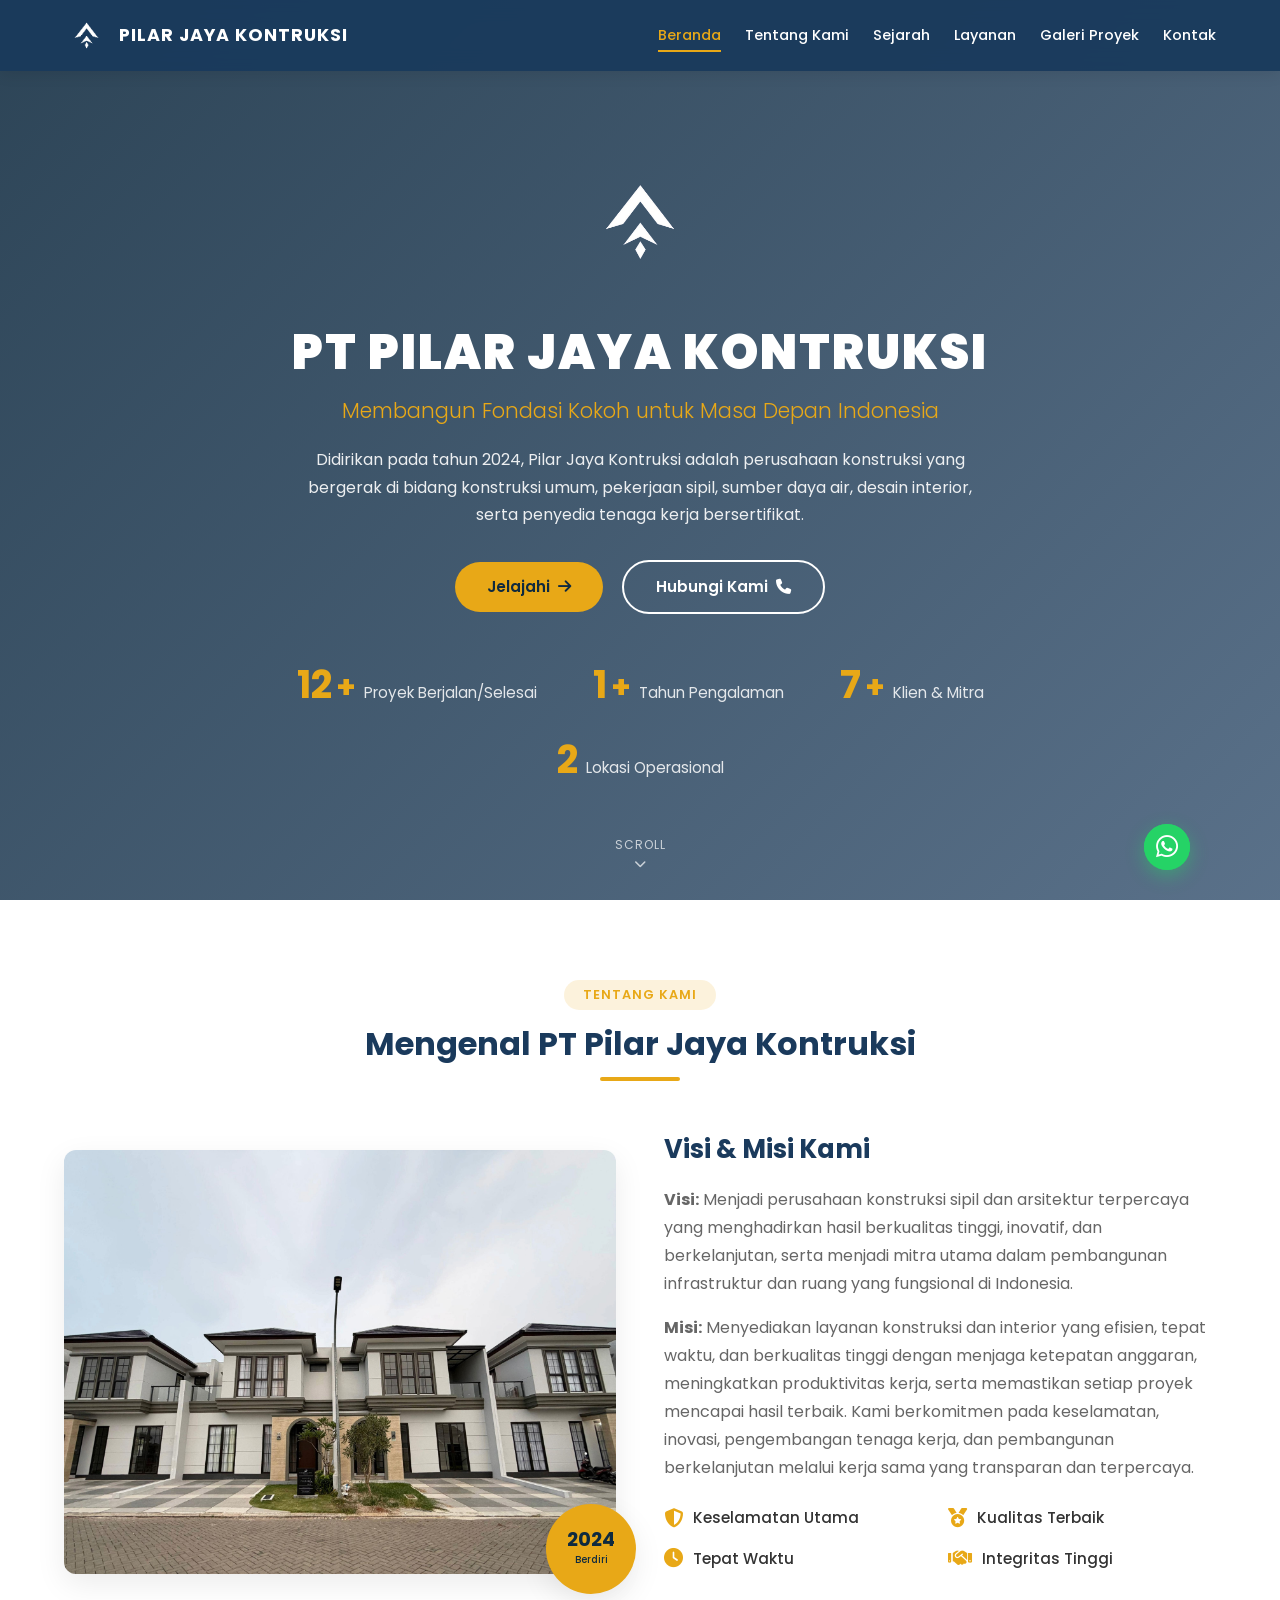
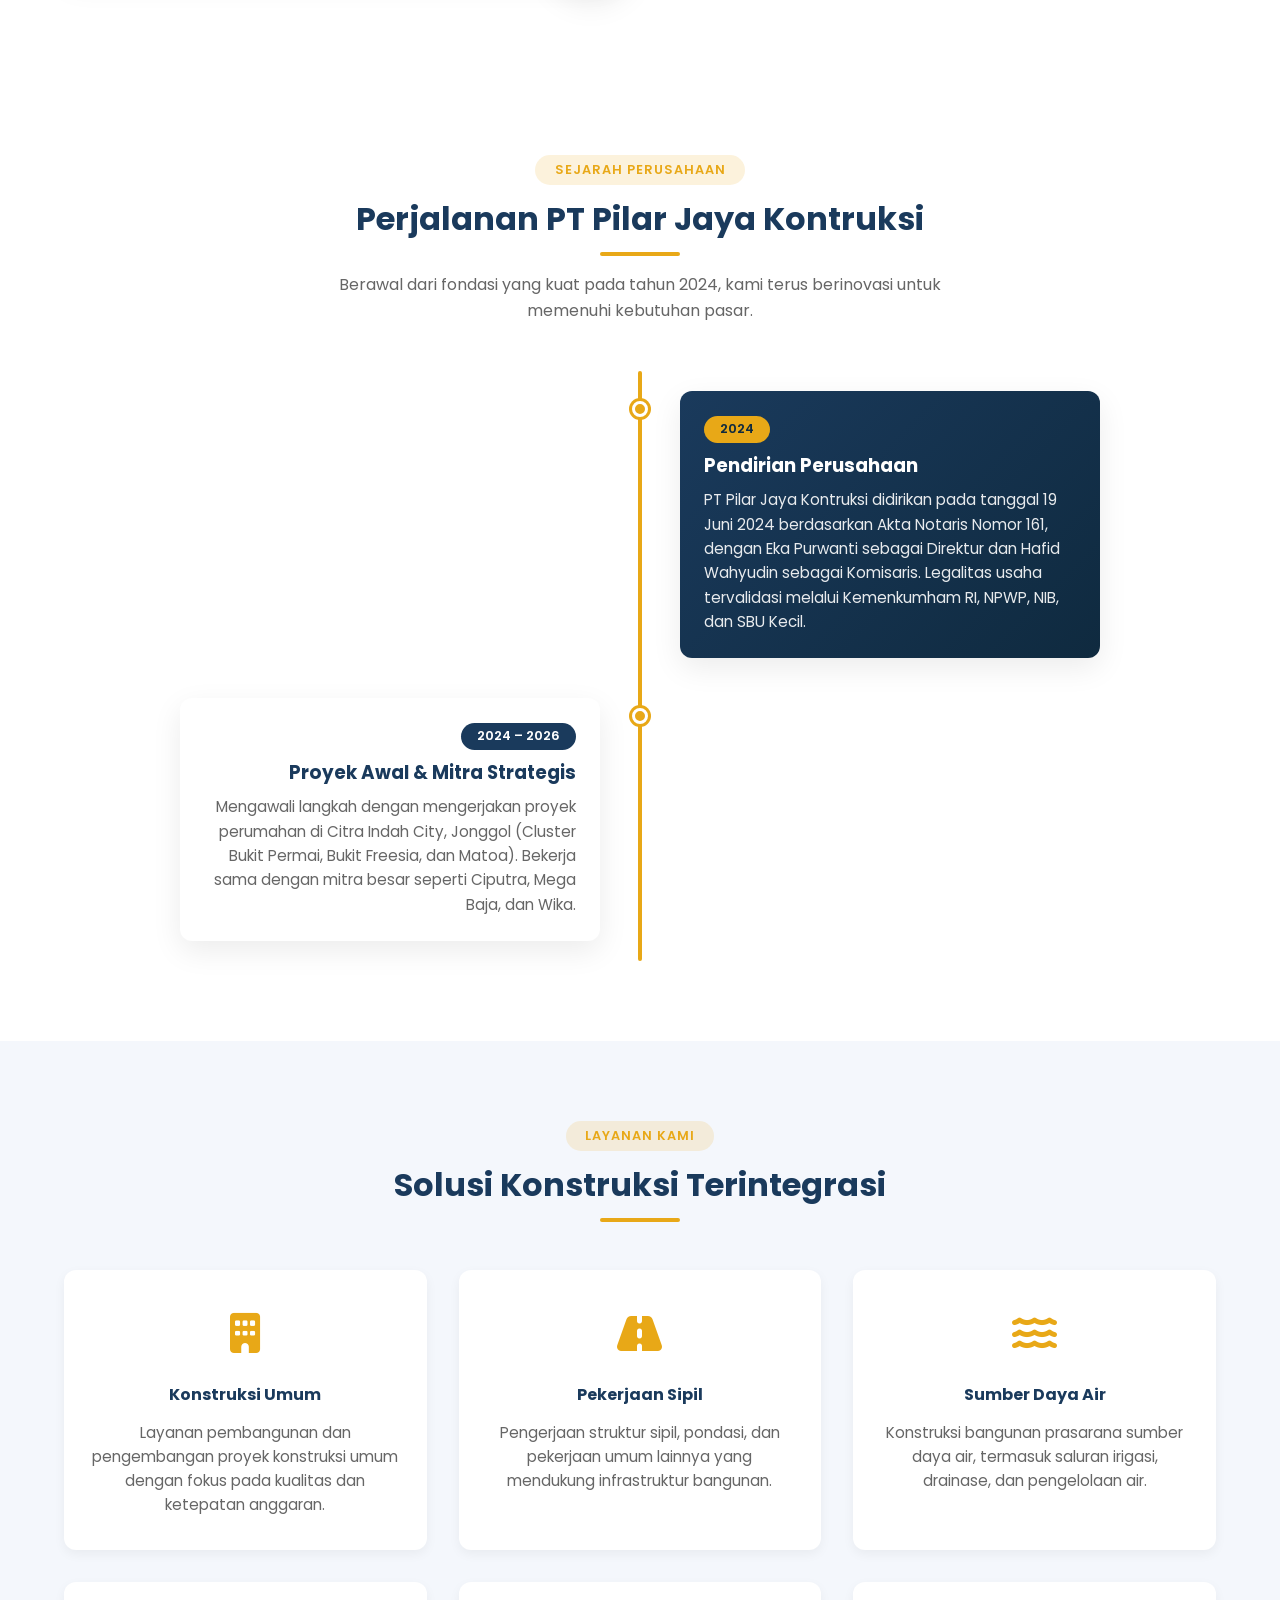
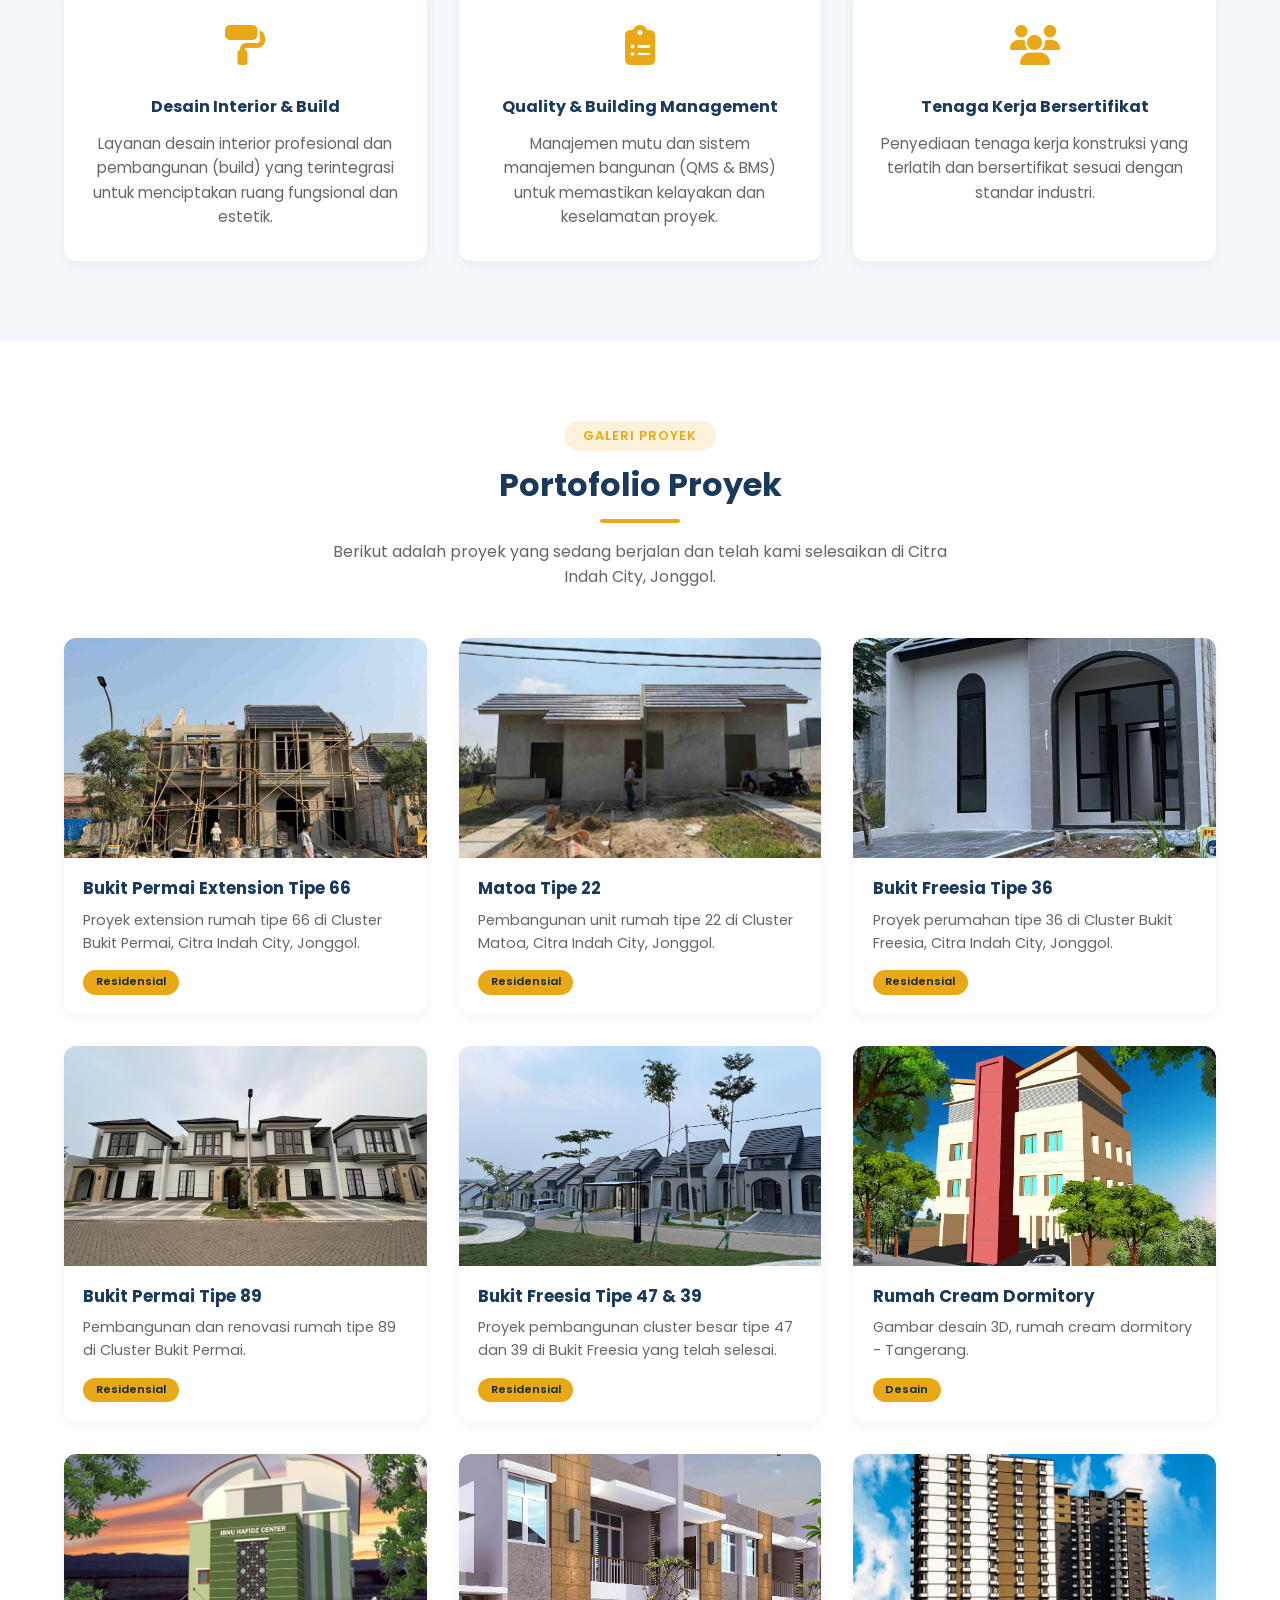
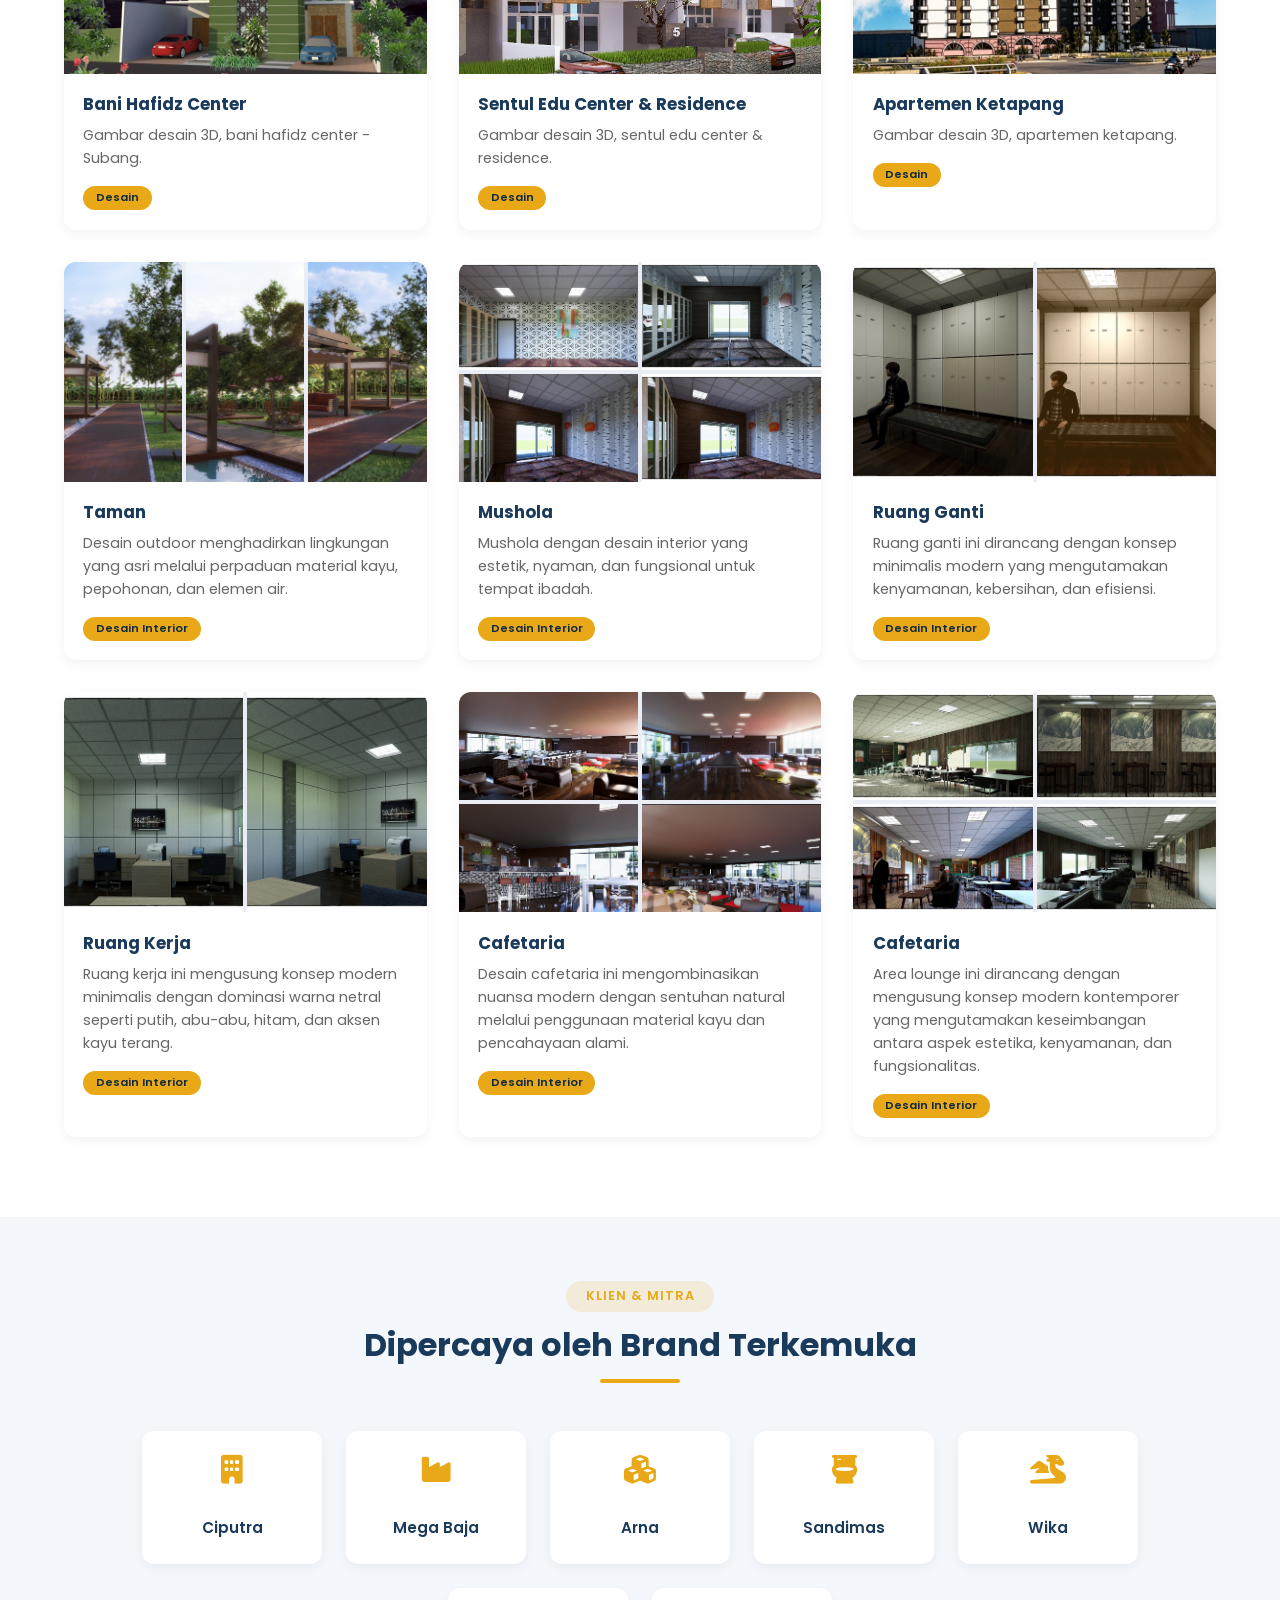
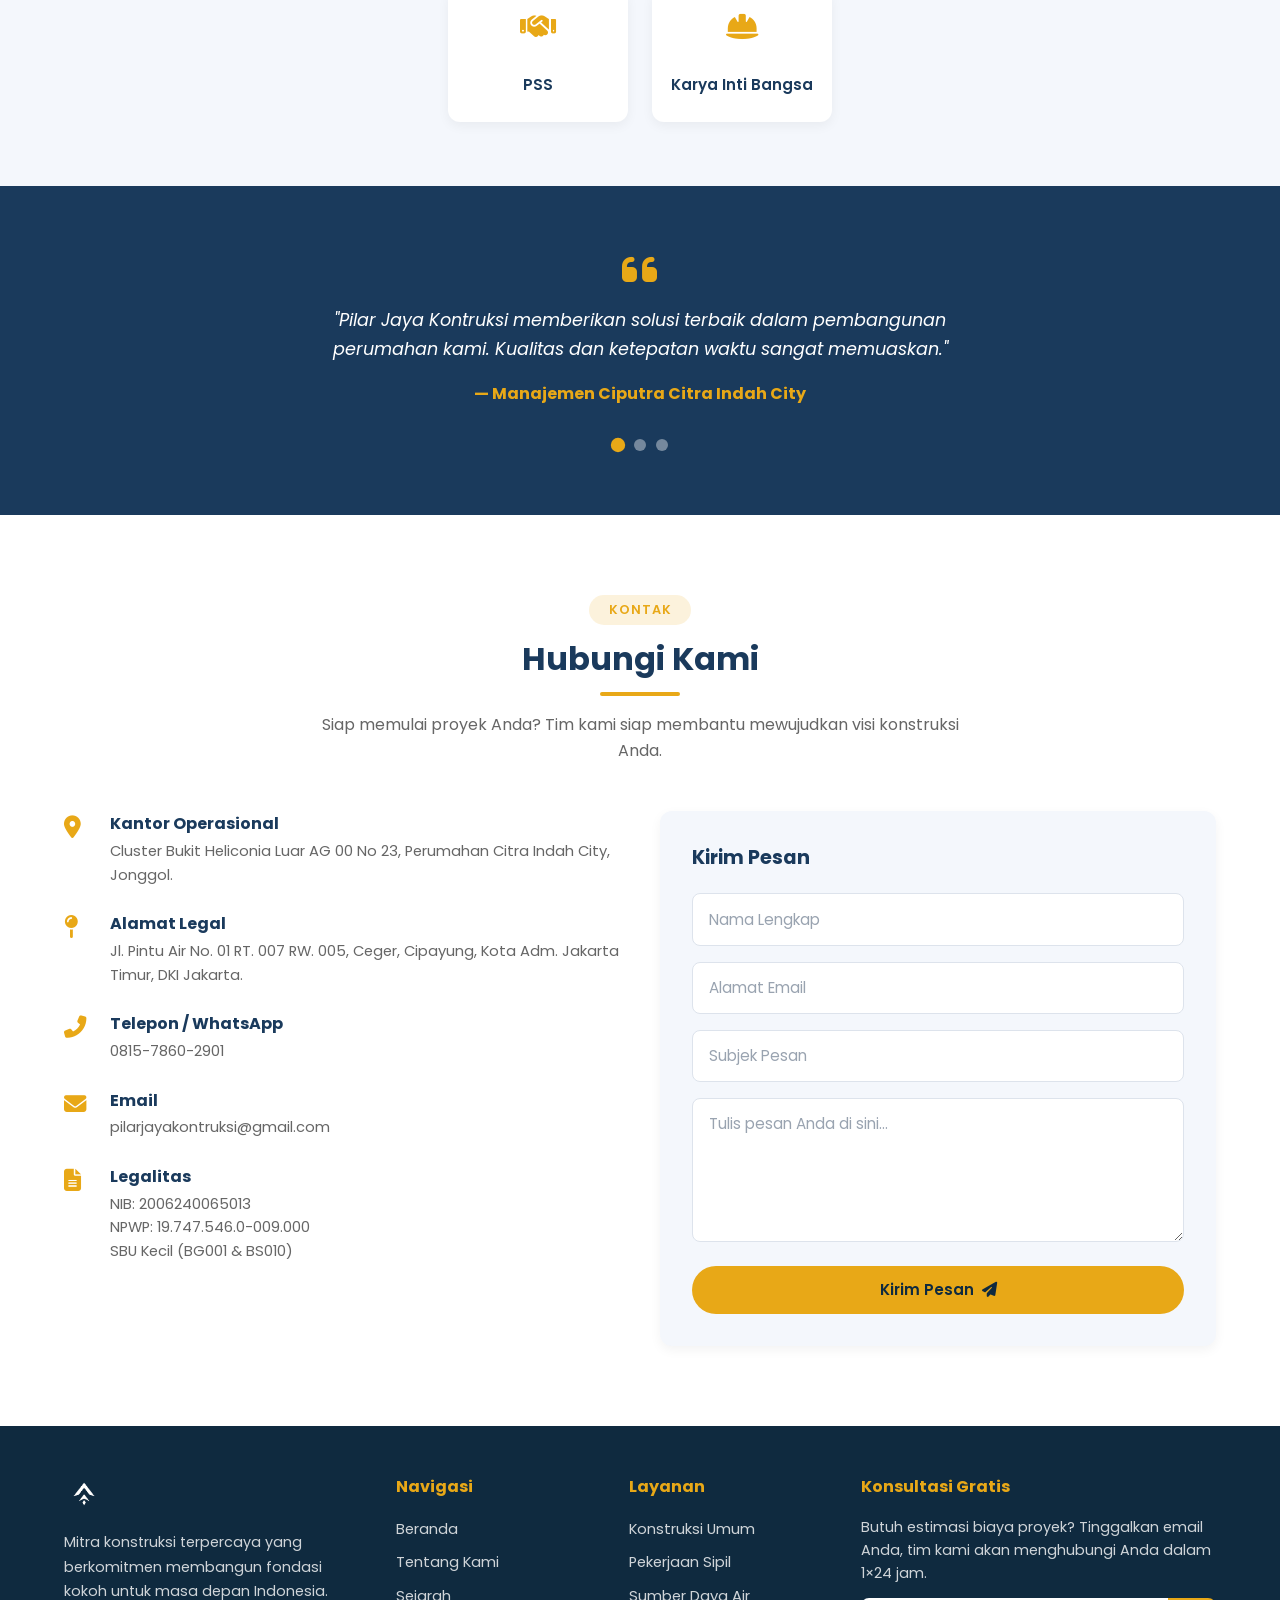
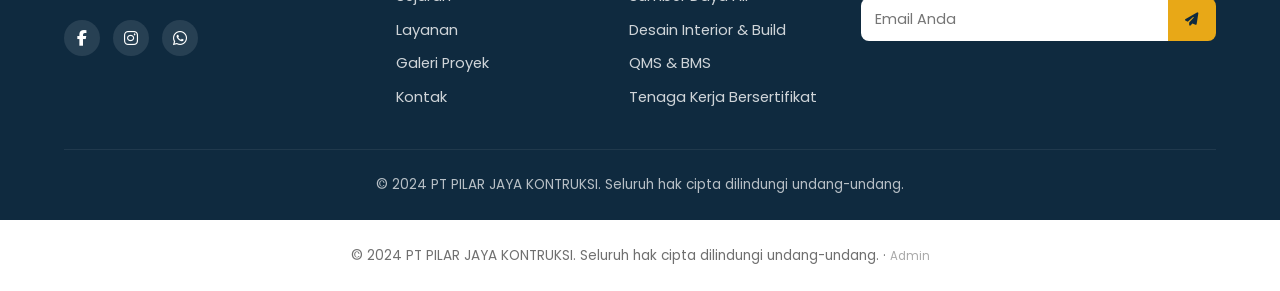
==== commit 63f108cb: "menambahkan login admin" ====
--- a/index.html
+++ b/index.html
@@ -8,7 +8,7 @@
   <meta name="theme-color" content="#1a3a5c" />
   <title>PT Pilar Jaya Kontruksi - Mitra Konstruksi Terpercaya</title>
 
-  <!-- Font Awesome (untuk ikon) -->
+  <!-- Font Awesome -->
   <link rel="stylesheet" href="https://cdnjs.cloudflare.com/ajax/libs/font-awesome/6.4.0/css/all.min.css" />
 
   <!-- Google Fonts -->
@@ -16,13 +16,13 @@
   <link rel="preconnect" href="https://fonts.gstatic.com" crossorigin />
   <link href="https://fonts.googleapis.com/css2?family=Poppins:wght@300;400;500;600;700;800;900&display=swap" rel="stylesheet" />
 
-  <!-- CSS Utama -->
+  <!-- CSS -->
   <link rel="stylesheet" href="style.css" />
 </head>
 
 <body>
 
-  <!-- ===== PRELOADER ===== -->
+  <!-- Preloader -->
   <div class="preloader" id="preloader">
     <div class="loader">
       <div class="loader-icon"><i class="fas fa-hard-hat"></i></div>
@@ -30,7 +30,7 @@
     </div>
   </div>
 
-  <!-- ===== NAVBAR ===== -->
+  <!-- Navbar -->
   <nav class="navbar" id="navbar">
     <div class="nav-container">
       <a href="#beranda" class="nav-logo">
@@ -51,7 +51,7 @@
     </div>
   </nav>
 
-  <!-- ===== HERO ===== -->
+  <!-- Hero -->
   <section class="hero" id="beranda">
     <div class="hero-overlay"></div>
     <div class="hero-content">
@@ -99,7 +99,7 @@
     </div>
   </section>
 
-  <!-- ===== TENTANG ===== -->
+  <!-- Tentang -->
   <section class="tentang" id="tentang">
     <div class="section-container">
       <div class="section-header">
@@ -136,7 +136,7 @@
     </div>
   </section>
 
-  <!-- ===== SEJARAH ===== -->
+  <!-- Sejarah -->
   <section class="sejarah" id="sejarah">
     <div class="section-container">
       <div class="section-header">
@@ -167,7 +167,7 @@
     </div>
   </section>
 
-  <!-- ===== LAYANAN ===== -->
+  <!-- Layanan -->
   <section class="layanan" id="layanan">
     <div class="section-container">
       <div class="section-header">
@@ -210,7 +210,7 @@
     </div>
   </section>
 
-  <!-- ===== GALERI ===== -->
+  <!-- Galeri -->
   <section class="galeri" id="galeri">
     <div class="section-container">
       <div class="section-header">
@@ -223,7 +223,7 @@
     </div>
   </section>
 
-  <!-- ===== KLIEN & MITRA ===== -->
+  <!-- Klien & Mitra -->
   <section class="klien" id="klien">
     <div class="section-container">
       <div class="section-header">
@@ -243,7 +243,7 @@
     </div>
   </section>
 
-  <!-- ===== TESTIMONIAL ===== -->
+  <!-- Testimonial -->
   <section class="testimonial-brief">
     <div class="section-container">
       <div class="testimonial-slider" id="testimonialSlider">
@@ -271,7 +271,7 @@
     </div>
   </section>
 
-  <!-- ===== KONTAK ===== -->
+  <!-- Kontak -->
   <section class="kontak" id="kontak">
     <div class="section-container">
       <div class="section-header">
@@ -342,7 +342,7 @@
     </div>
   </section>
 
-  <!-- ===== FOOTER ===== -->
+  <!-- Footer -->
   <footer class="footer">
     <div class="footer-container">
       <div class="footer-grid">
@@ -398,7 +398,7 @@
     </div>
   </footer>
 
-  <!-- ===== FLOATING WHATSAPP ===== -->
+  <!-- Floating WhatsApp -->
   <a href="https://wa.me/6281578602901?text=Halo%20PT%20Pilar%20Jaya%20Kontruksi%2C%20saya%20ingin%20bertanya%20mengenai%20layanan%20konstruksi."
      class="whatsapp-float"
      target="_blank"
@@ -407,19 +407,29 @@
     <i class="fab fa-whatsapp"></i>
   </a>
 
-  <!-- ===== BACK TO TOP ===== -->
+  <!-- Back to top -->
   <button class="back-to-top" id="backToTop" aria-label="Kembali ke atas">
     <i class="fas fa-arrow-up"></i>
   </button>
 
-  <!-- ===== LIGHTBOX ===== -->
+  <!-- Lightbox -->
   <div class="lightbox" id="lightbox" role="dialog" aria-modal="true" aria-label="Pratinjau gambar">
     <button class="lightbox-close" id="lightboxClose" aria-label="Tutup pratinjau">&times;</button>
     <img src="" alt="" id="lightboxImg" />
     <div class="lightbox-caption" id="lightboxCaption"></div>
   </div>
 
-  <!-- ===== JAVASCRIPT ===== -->
+  <!-- Firebase SDK -->
+  <script src="https://www.gstatic.com/firebasejs/10.12.0/firebase-app-compat.js"></script>
+  <script src="https://www.gstatic.com/firebasejs/10.12.0/firebase-analytics-compat.js"></script>
+  <script src="https://www.gstatic.com/firebasejs/10.12.0/firebase-firestore-compat.js"></script>
+
+  <div class="footer-bottom">
+  <p>&copy; 2024 PT PILAR JAYA KONTRUKSI. Seluruh hak cipta dilindungi undang-undang.
+    &middot; <a href="admin.html" style="opacity:.6;font-size:.85em;">Admin</a>
+  </p>
+</div>
+  <!-- Main JS -->
   <script src="main.js"></script>
 
 </body>
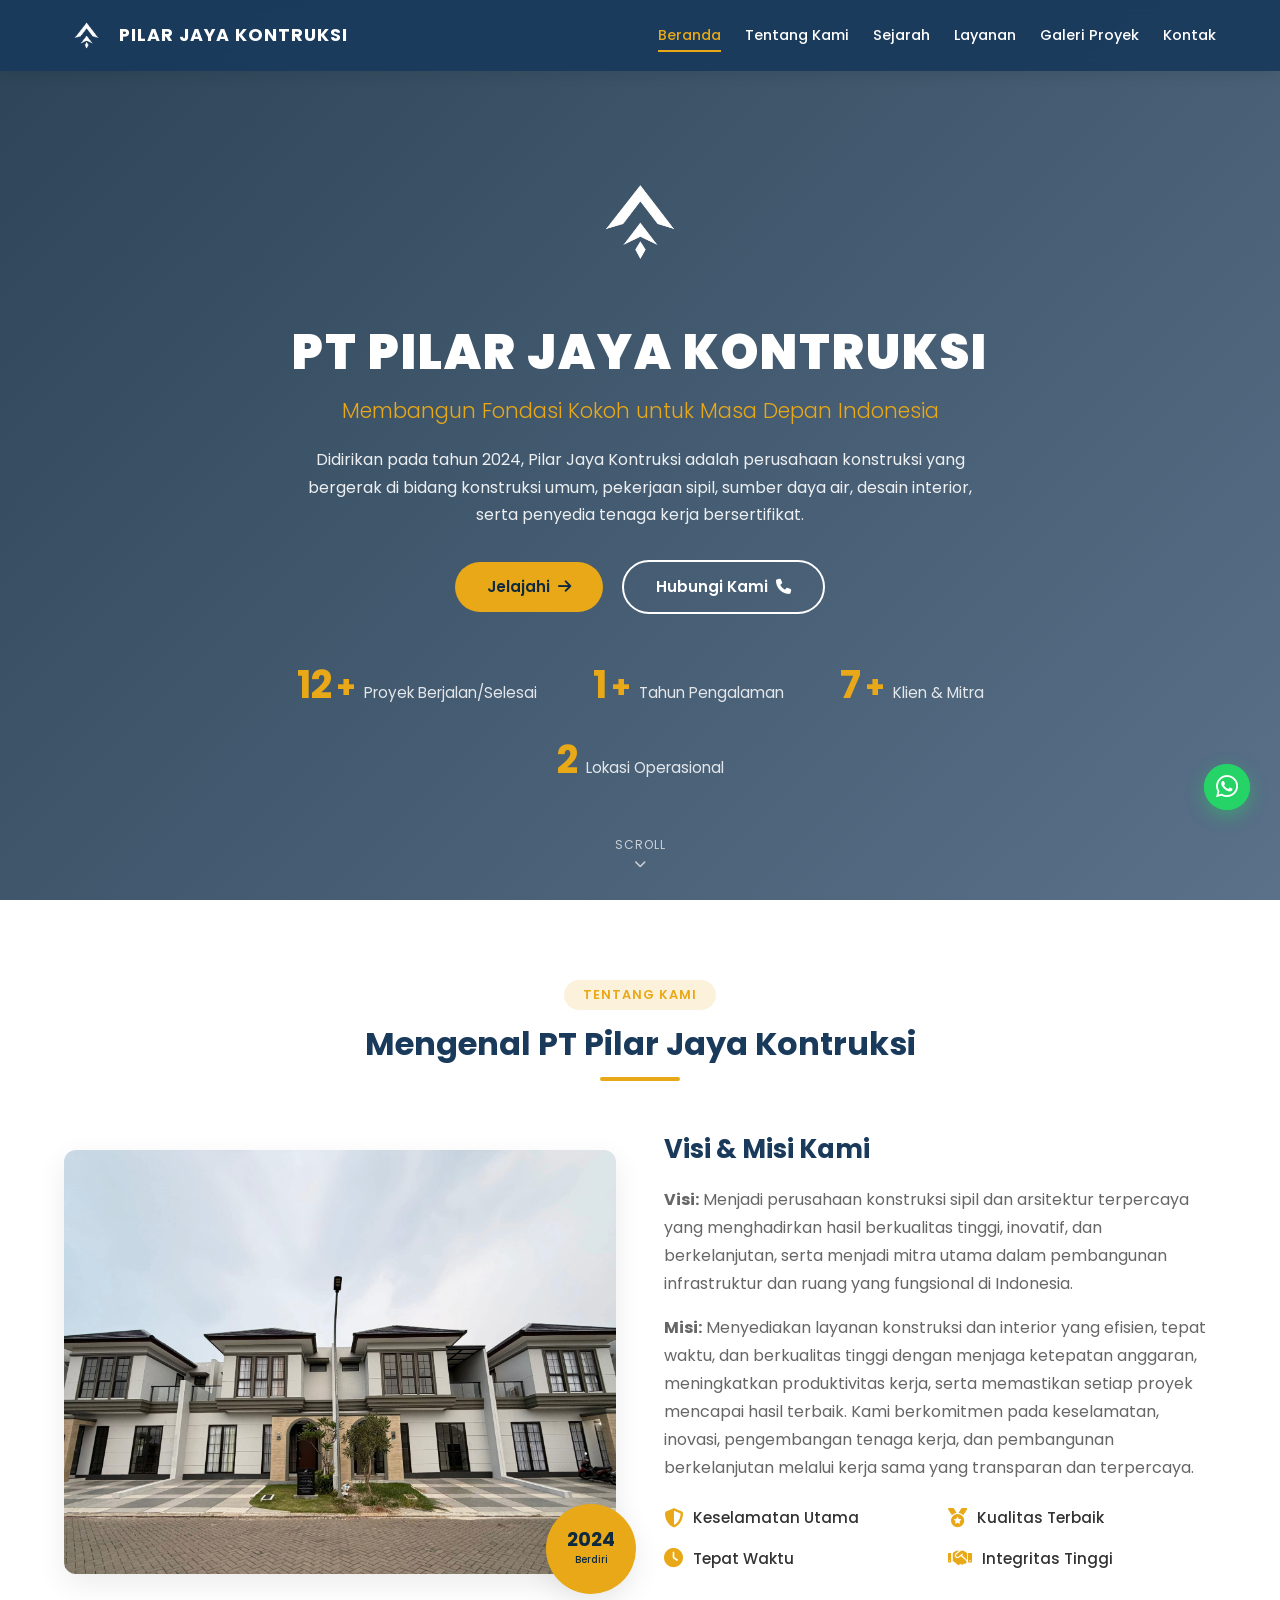
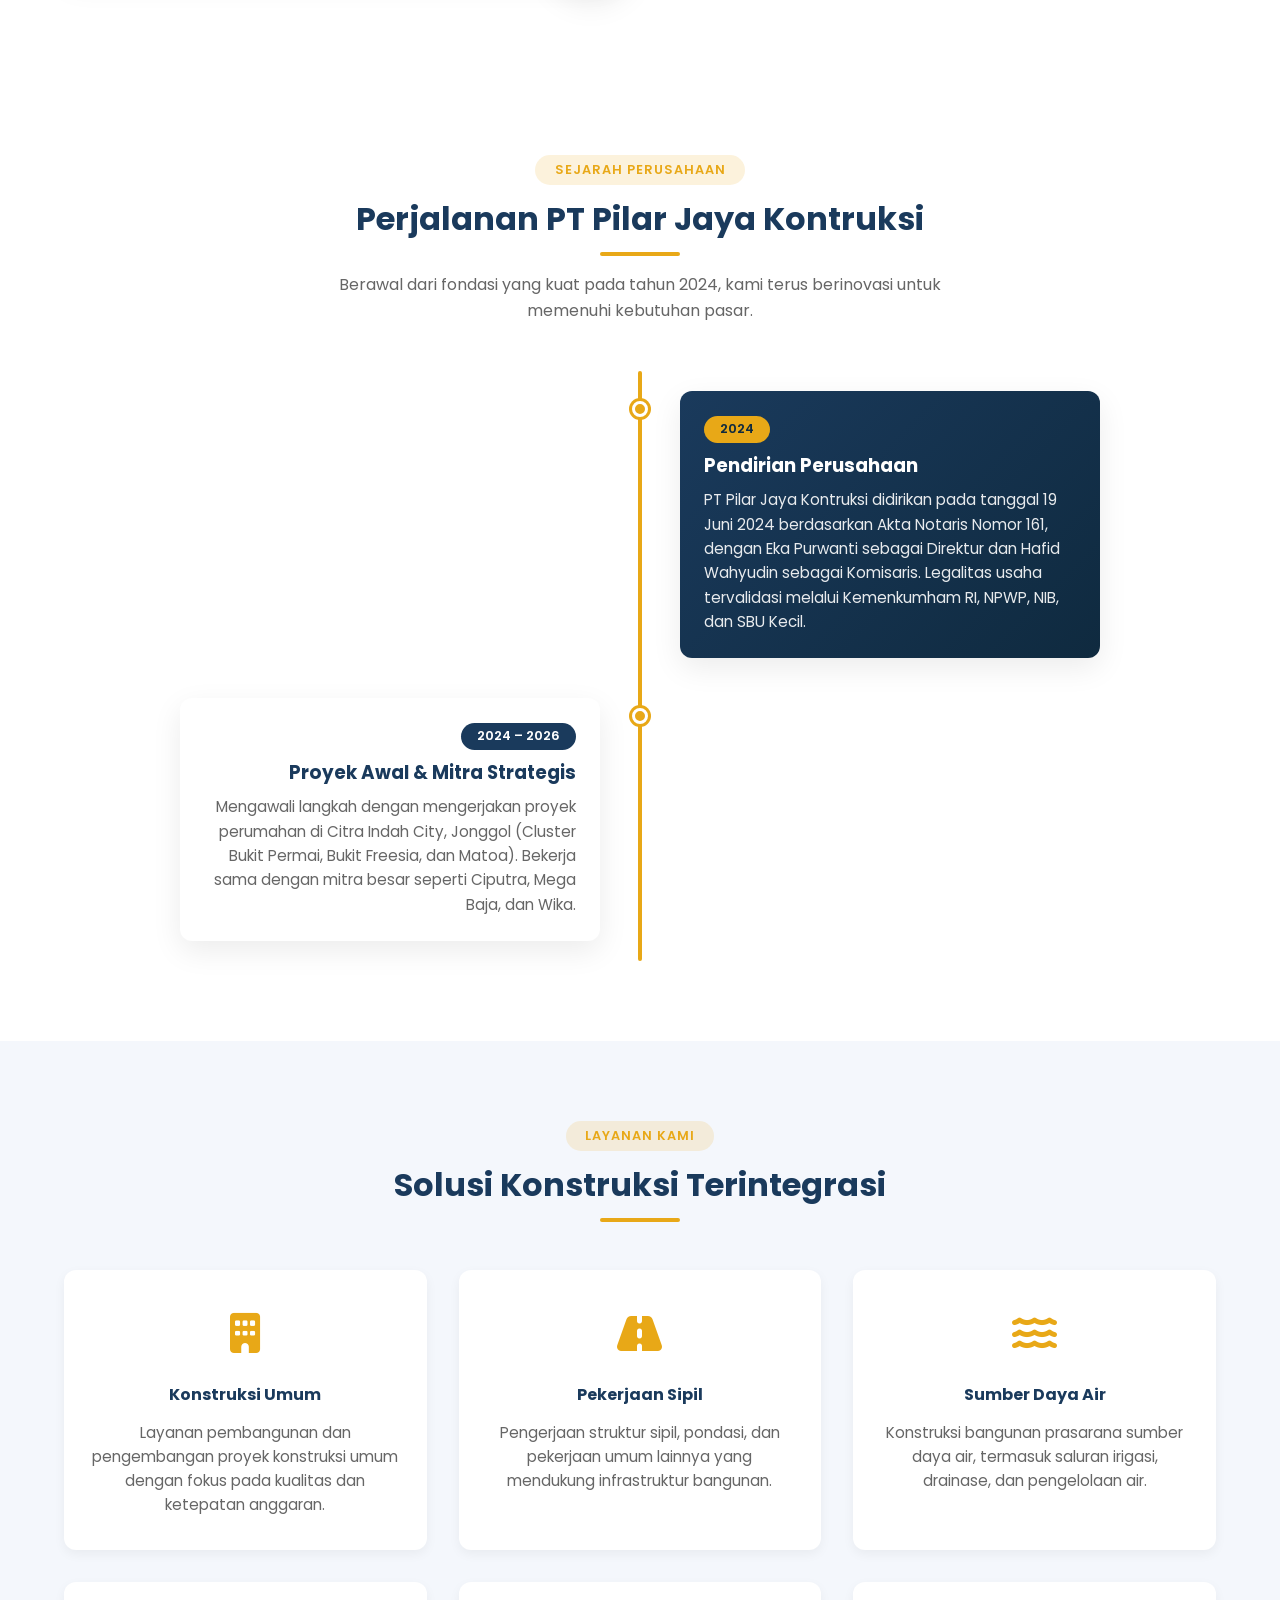
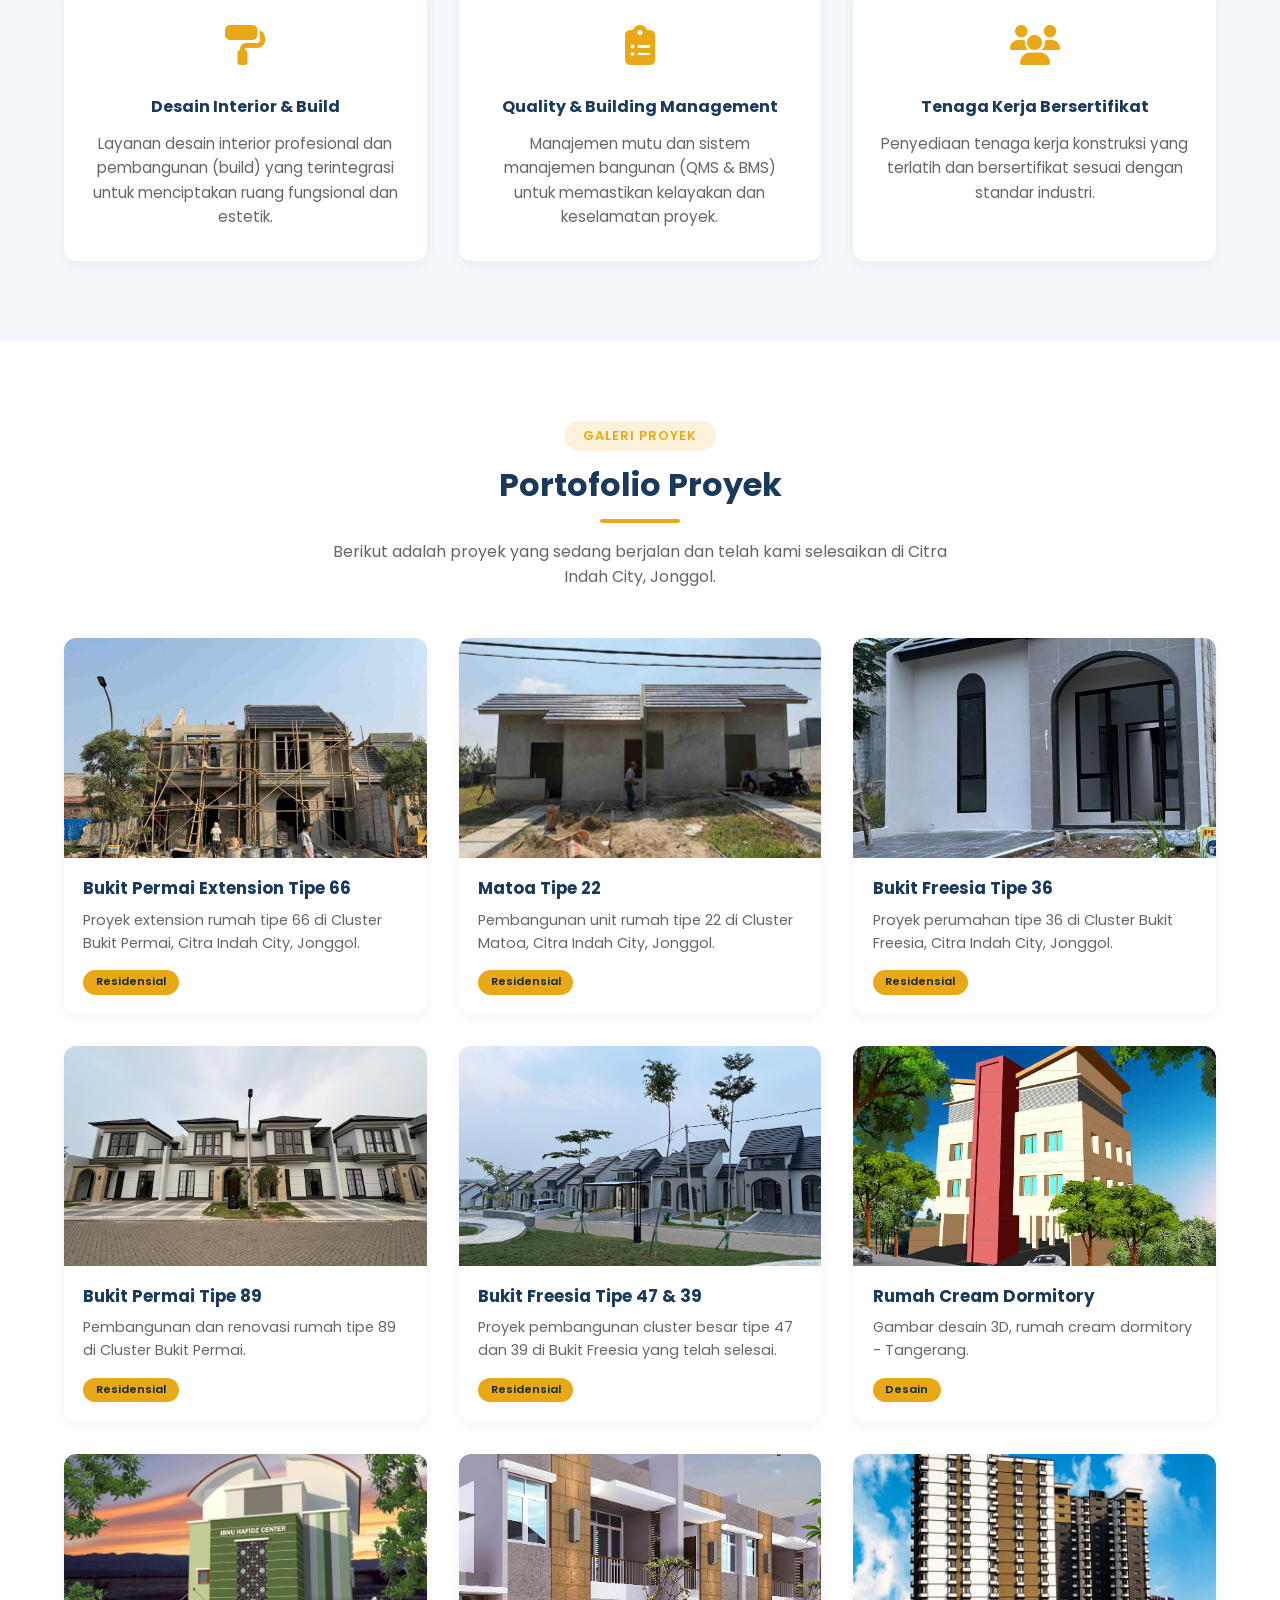
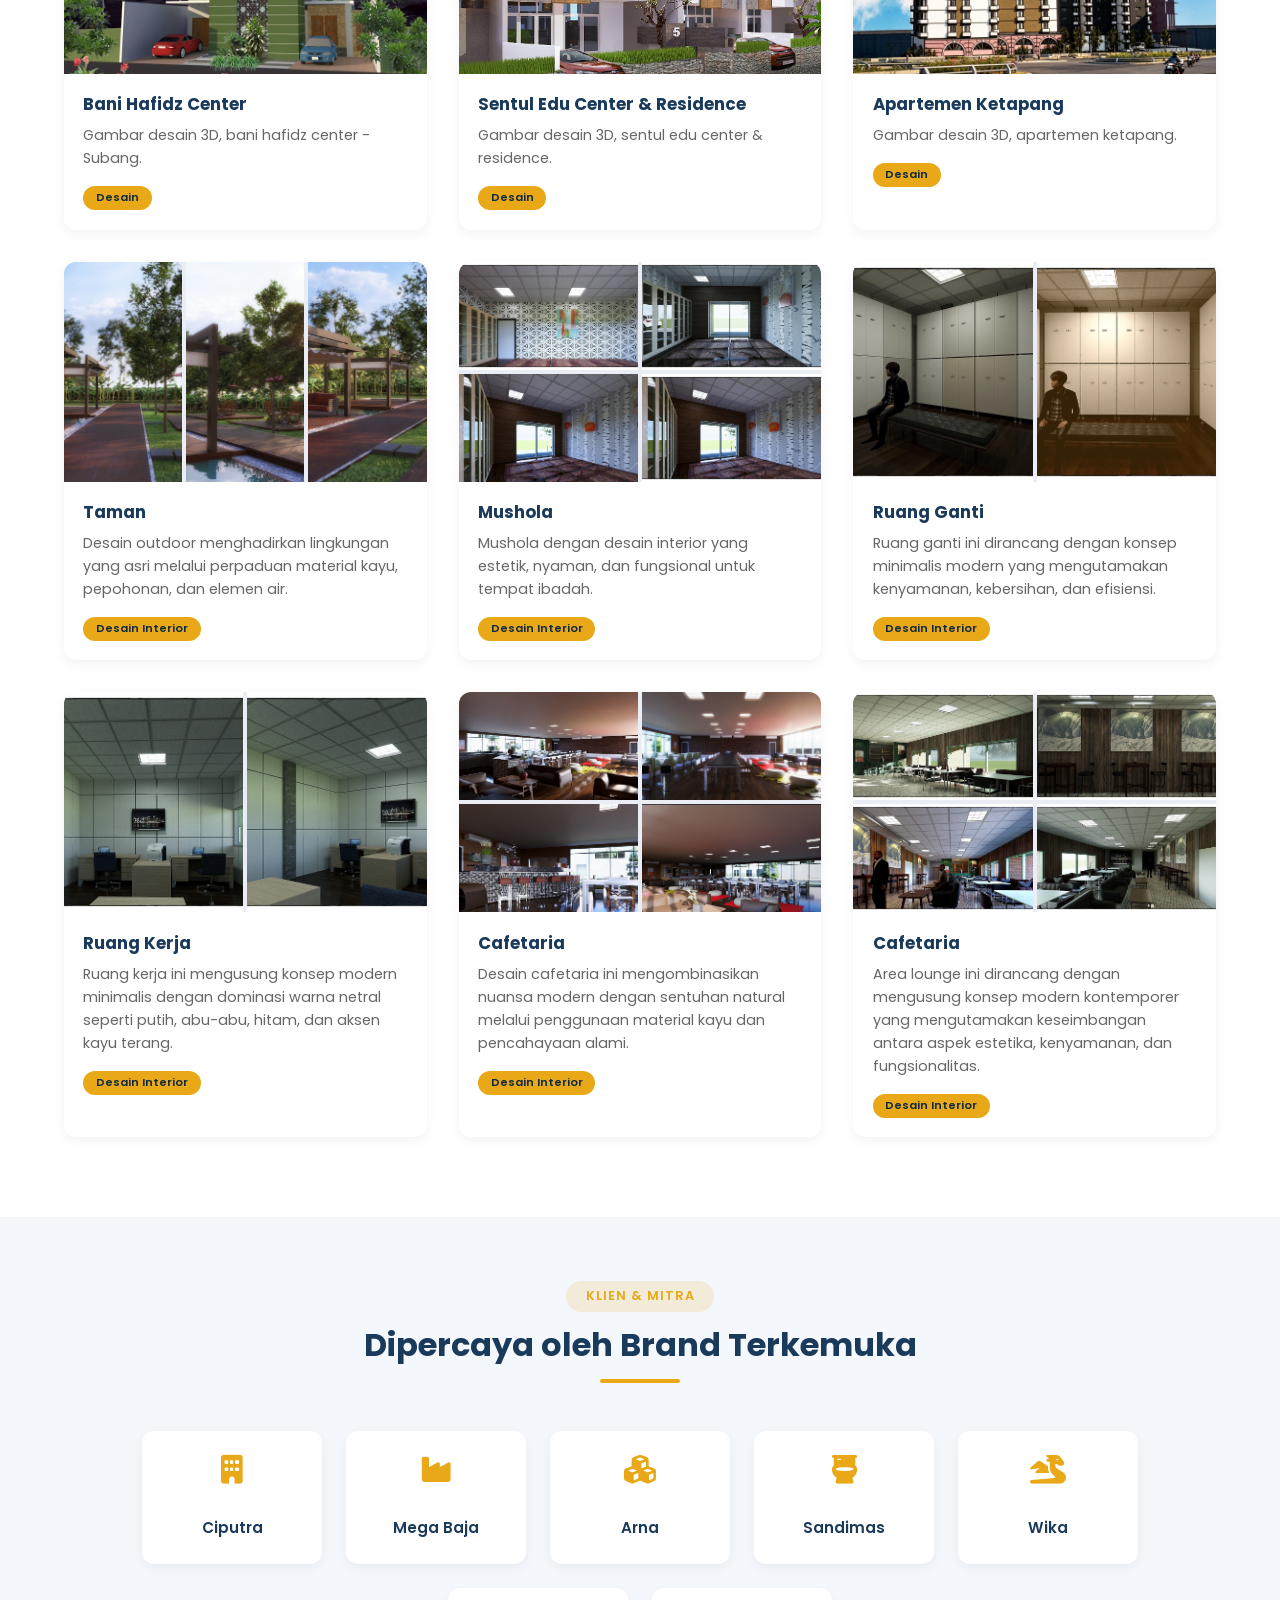
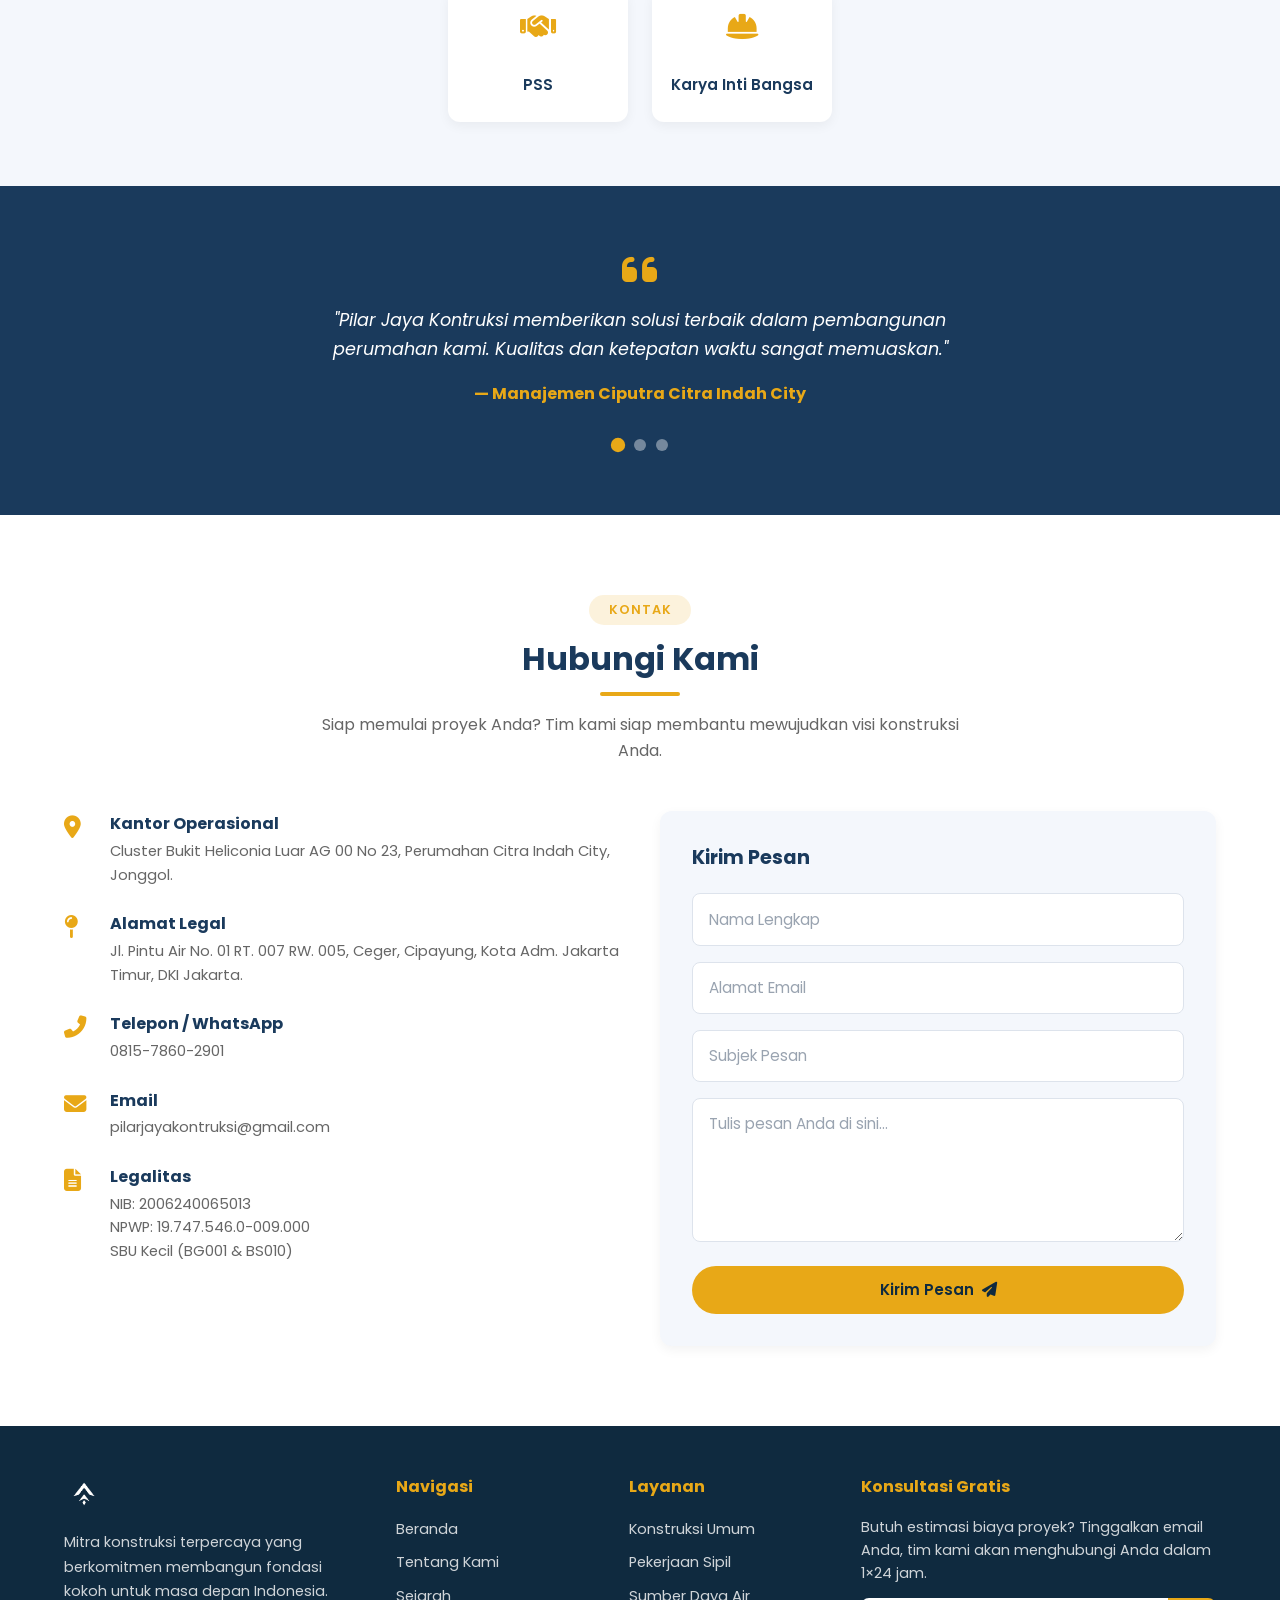
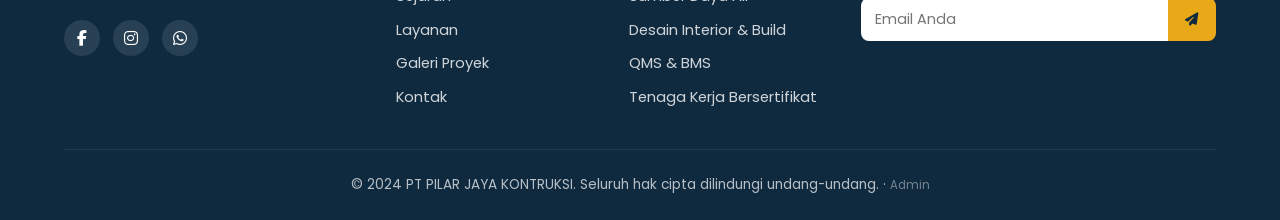
==== commit 06774075: "menambahkan google search" ====
--- a/index.html
+++ b/index.html
@@ -2,6 +2,7 @@
 <html lang="id">
 
 <head>
+  <meta name="google-site-verification" content="eLuLDIxAt5Hm8l0wPvHtFNChbg8z6dXCd5U3uz3nTko" />
   <meta charset="UTF-8" />
   <meta name="viewport" content="width=device-width, initial-scale=1.0" />
   <meta name="description" content="PT Pilar Jaya Kontruksi — perusahaan konstruksi terpercaya di bidang konstruksi umum, pekerjaan sipil, sumber daya air, desain interior, dan penyedia tenaga kerja bersertifikat." />
@@ -393,7 +394,10 @@
       </div>
 
       <div class="footer-bottom">
-        <p>&copy; 2024 PT PILAR JAYA KONTRUKSI. Seluruh hak cipta dilindungi undang-undang.</p>
+        <p>
+          &copy; 2024 PT PILAR JAYA KONTRUKSI. Seluruh hak cipta dilindungi undang-undang.
+          &middot; <a href="admin.html" style="opacity:.6;font-size:.85em;">Admin</a>
+        </p>
       </div>
     </div>
   </footer>
@@ -424,11 +428,6 @@
   <script src="https://www.gstatic.com/firebasejs/10.12.0/firebase-analytics-compat.js"></script>
   <script src="https://www.gstatic.com/firebasejs/10.12.0/firebase-firestore-compat.js"></script>
 
-  <div class="footer-bottom">
-  <p>&copy; 2024 PT PILAR JAYA KONTRUKSI. Seluruh hak cipta dilindungi undang-undang.
-    &middot; <a href="admin.html" style="opacity:.6;font-size:.85em;">Admin</a>
-  </p>
-</div>
   <!-- Main JS -->
   <script src="main.js"></script>
 
--- a/style.css
+++ b/style.css
@@ -74,7 +74,6 @@
   cursor: pointer;
 }
 
-/* Focus outline untuk keyboard users */
 a:focus-visible,
 button:focus-visible,
 input:focus-visible,
@@ -859,7 +858,6 @@
   transition: transform 0.5s ease;
 }
 
-/* Hover: scale gambar individual, bukan seluruh grid */
 .galeri-image.collage-grid-2 img:hover,
 .galeri-image.collage-grid-3 img:hover,
 .galeri-image.collage-grid-4 img:hover {
@@ -1348,8 +1346,8 @@
    == */
 .whatsapp-float {
   position: fixed;
-  bottom: 30px;
-  right: 90px;                    /* sebelah kiri tombol back-to-top */
+  bottom: 90px;                   /* ← DIUBAH: naik ke atas back-to-top */
+  right: 30px;                    /* ← DIUBAH: sejajar kanan dengan back-to-top */
   z-index: 998;
   display: flex;
   align-items: center;
@@ -1424,10 +1422,9 @@
   }
 
   .kontak-form {
-    order: -1; /* Form di atas info di mobile */
-  }
-
-  /* Timeline jadi satu kolom */
+    order: -1;
+  }
+
   .timeline-item {
     width: 100%;
     padding-right: 0;
@@ -1505,7 +1502,7 @@
 
   /* Hero */
   .hero {
-    background-attachment: scroll; /* Hindari bug di mobile */
+    background-attachment: scroll;
     padding-top: 90px;
   }
 
@@ -1588,7 +1585,7 @@
   }
 
   .nav-logo-text {
-    display: none; /* Logo saja, hemat ruang */
+    display: none;
   }
 
   .hero-logo-img img {
@@ -1638,8 +1635,8 @@
   }
 
   .whatsapp-float {
-    bottom: 20px;
-    right: 74px;
+    bottom: 74px;                 /* ← DIUBAH: naik ke atas back-to-top */
+    right: 20px;                  /* ← DIUBAH: sejajar kanan dengan back-to-top */
     width: 42px;
     height: 42px;
     font-size: 1.4rem;
